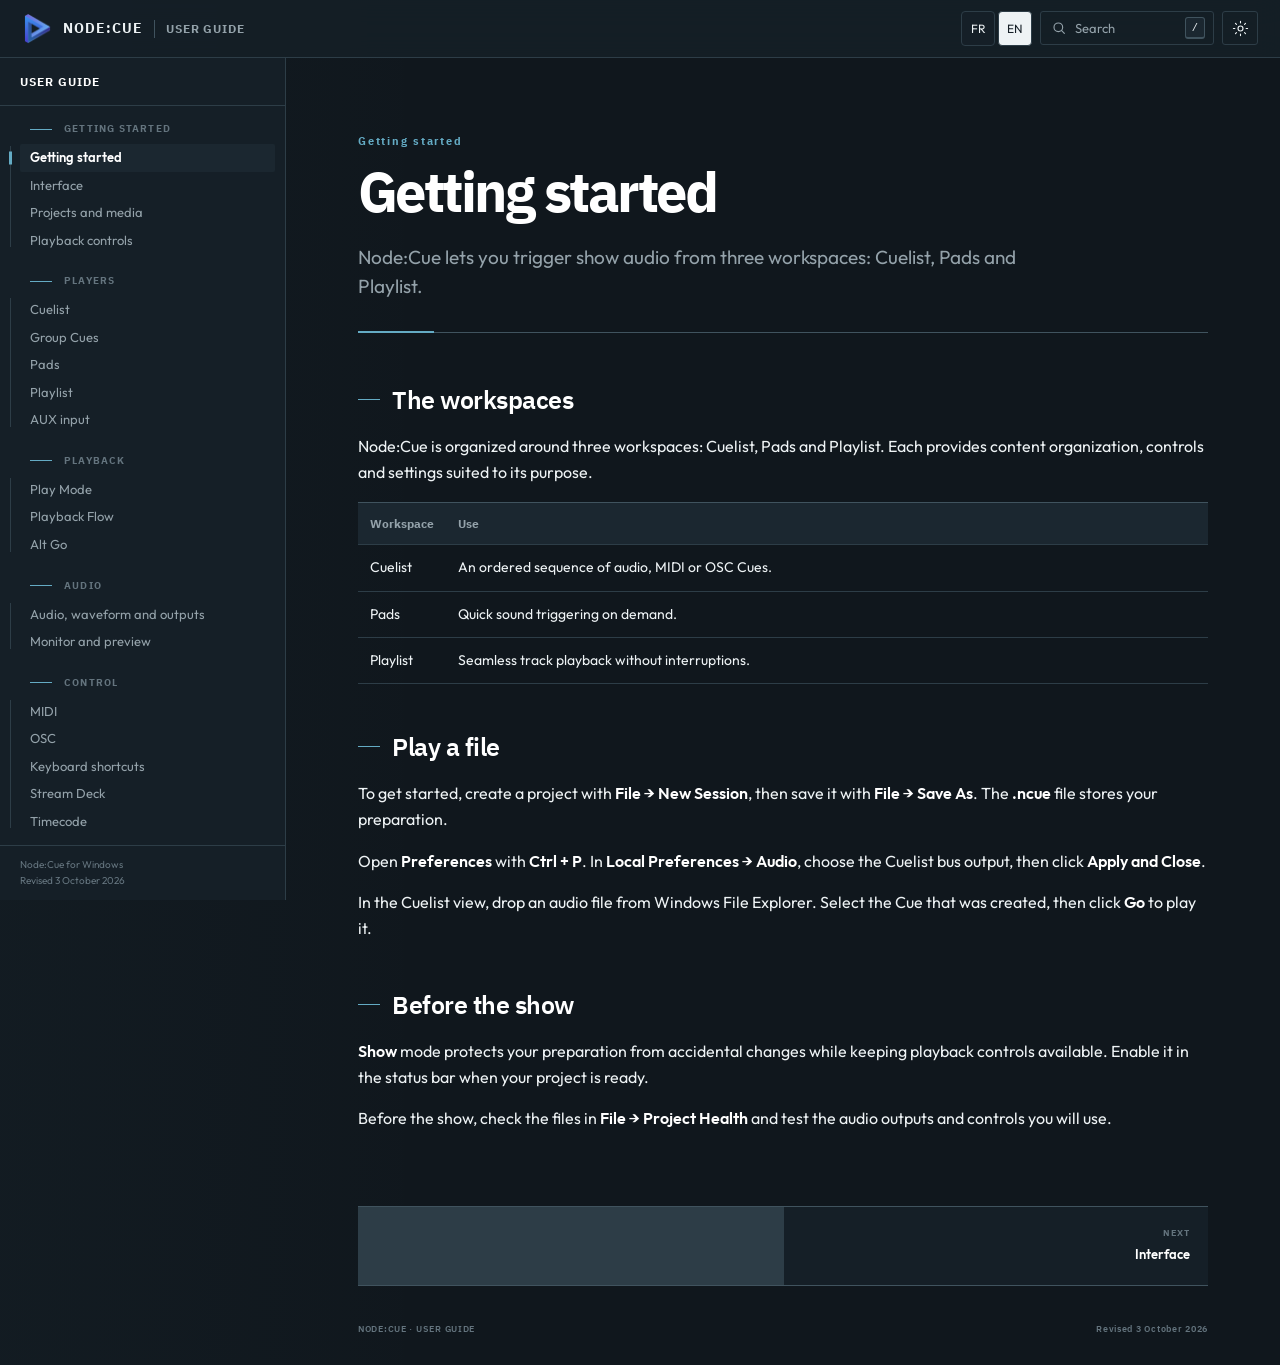
==== guide/en/index.html @ 54613337 "Publish Node:Cue 1.1.7 documentation, bilingual guides and website" ====
<!doctype html>
<html lang="en" data-theme="dark" data-language-fr="../fr/index.html" data-language-en="../en/index.html">
<head>
  <meta charset="utf-8">
  <meta name="viewport" content="width=device-width, initial-scale=1">
  <meta name="description" content="Node:Cue user guide: preparation, audio playback and show operation on Windows.">
  <meta name="theme-color" id="theme-color" content="#151f27">
  <link rel="icon" href="../assets/app-icon.png">
  <title>Node:Cue - User guide</title>
  <link rel="preload" href="../assets/fonts/outfit/Outfit-Regular.woff2" as="font" type="font/woff2" crossorigin>
  <link rel="preload" href="../assets/fonts/ibm-plex-sans/IBMPlexSans-Bold.woff2" as="font" type="font/woff2" crossorigin>
  <link rel="stylesheet" href="../assets/styles.css">
  <script src="../assets/guide.js" defer></script>
<script src="../assets/restored-demos.js" defer></script>
<script src="../assets/monitor-embed.js" defer></script>
  <link rel="canonical" href="https://nodecue.app/guide/en/index.html">
  <link rel="alternate" hreflang="fr" href="https://nodecue.app/guide/fr/index.html">
  <link rel="alternate" hreflang="en" href="https://nodecue.app/guide/en/index.html">
  <link rel="alternate" hreflang="x-default" href="https://nodecue.app/guide/en/index.html">
</head>
<body>
  <a class="skip-link" href="#guide-content">Skip to content</a>
  <div class="reading-progress" aria-hidden="true"><span id="reading-progress-bar"></span></div>
  <header class="topbar">
    <button class="icon-button mobile-nav-toggle" id="mobile-nav-toggle" type="button" aria-label="Open navigation" aria-expanded="false" aria-controls="guide-sidebar"><span></span><span></span><span></span></button>
    <a class="brand" href="#welcome" aria-label="Node:Cue user guide home">
      <img class="brand-mark" src="../assets/app-icon.png" alt="" width="31" height="31">
      <span class="brand-name" translate="no">NODE:CUE</span><span class="brand-divider" aria-hidden="true"></span><span class="brand-section">USER GUIDE</span>
    </a>
    <div class="topbar-actions">
      <div class="language-selector" id="guide-language" role="group" aria-label="Guide language"><button type="button" data-guide-language="fr" aria-label="Français" aria-pressed="true">FR</button><button type="button" data-guide-language="en" aria-label="English" aria-pressed="false">EN</button></div>
      <button class="search-trigger" id="search-trigger" type="button" aria-haspopup="dialog"><svg viewBox="0 0 24 24" aria-hidden="true"><circle cx="11" cy="11" r="6.5"></circle><path d="m16 16 4 4"></path></svg><span>Search</span><kbd>/</kbd></button>
      <button class="icon-button theme-toggle" id="theme-toggle" type="button" aria-label="Use light theme"><svg class="theme-icon-sun" viewBox="0 0 24 24" aria-hidden="true"><circle cx="12" cy="12" r="3.5"></circle><path d="M12 2v2M12 20v2M4.9 4.9l1.4 1.4M17.7 17.7l1.4 1.4M2 12h2M20 12h2M4.9 19.1l1.4-1.4M17.7 6.3l1.4-1.4"></path></svg><svg class="theme-icon-moon" viewBox="0 0 24 24" aria-hidden="true"><path d="M21 12.8A8.5 8.5 0 1 1 11.2 3a7 7 0 0 0 9.8 9.8Z"></path></svg></button>
    </div>
  </header>

  <div class="guide-shell">
    <aside class="sidebar" id="guide-sidebar" aria-label="Guide navigation">
      <div class="sidebar-head"><span>User guide</span></div>
      <nav class="chapter-nav" id="chapter-nav">
<section class="nav-group"><h2>Getting started</h2>
<a href="#page=welcome" data-page="welcome">Getting started</a>
<a href="#page=interface" data-page="interface">Interface</a>
<a href="#page=projects" data-page="projects">Projects and media</a>
<a href="#page=transport" data-page="transport">Playback controls</a>
</section>
<section class="nav-group"><h2>Players</h2>
<a href="#page=cuelist" data-page="cuelist">Cuelist</a>
<a href="#page=group-cues" data-page="group-cues">Group Cues</a>
<a href="#page=pads" data-page="pads">Pads</a>
<a href="#page=playlist" data-page="playlist">Playlist</a>
<a href="#page=aux-input" data-page="aux-input">AUX input</a>
</section>
<section class="nav-group"><h2>Playback</h2>
<a href="#page=play-mode" data-page="play-mode">Play Mode</a>
<a href="#page=playback-flow" data-page="playback-flow">Playback Flow</a>
<a href="#page=alt-go" data-page="alt-go">Alt Go</a>
</section>
<section class="nav-group"><h2>Audio</h2>
<a href="#page=audio-properties" data-page="audio-properties">Audio, waveform and outputs</a>
<a href="#page=monitor" data-page="monitor">Monitor and preview</a>
</section>
<section class="nav-group"><h2>Control</h2>
<a href="#page=midi" data-page="midi">MIDI</a>
<a href="#page=osc" data-page="osc">OSC</a>
<a href="#page=shortcuts" data-page="shortcuts">Keyboard shortcuts</a>
<a href="#page=stream-deck" data-page="stream-deck">Stream Deck</a>
<a href="#page=timecode" data-page="timecode">Timecode</a>
</section>
<section class="nav-group"><h2>Backup</h2>
<a href="#page=sync" data-page="sync">Sync overview</a>
<a href="#page=sync-configuration" data-page="sync-configuration">Configure Sync</a>
<a href="#page=sync-operation" data-page="sync-operation">Use Sync</a>
</section>
</nav>
      <div class="sidebar-foot"><span>Node:Cue for Windows</span><span>Revised 3 October 2026</span></div>
    </aside>

    <main class="content" id="guide-content" tabindex="-1">
<article class="guide-page" id="welcome" data-title="Getting started" hidden>
<header class="page-header"><p class="eyebrow">Getting started</p><h1>Getting started</h1><p class="lead">Node:Cue lets you trigger show audio from three workspaces: Cuelist, Pads and Playlist.</p></header>
<section><h2>The workspaces</h2><p>Node:Cue is organized around three workspaces: Cuelist, Pads and Playlist. Each provides content organization, controls and settings suited to its purpose.</p><div class="table-scroll"><table><thead><tr><th>Workspace</th><th>Use</th></tr></thead><tbody>
<tr><td>Cuelist</td><td>An ordered sequence of audio, MIDI or OSC Cues.</td></tr>
<tr><td>Pads</td><td>Quick sound triggering on demand.</td></tr>
<tr><td>Playlist</td><td>Seamless track playback without interruptions.</td></tr></tbody></table></div></section>
<section><h2>Play a file</h2><p>To get started, create a project with <strong>File → New Session</strong>, then save it with <strong>File → Save As</strong>. The <strong>.ncue</strong> file stores your preparation.</p><p>Open <strong>Preferences</strong> with <strong>Ctrl + P</strong>. In <strong>Local Preferences → Audio</strong>, choose the Cuelist bus output, then click <strong>Apply and Close</strong>.</p><p>In the Cuelist view, drop an audio file from Windows File Explorer. Select the Cue that was created, then click <strong>Go</strong> to play it.</p></section>
<section><h2>Before the show</h2><p><strong>Show</strong> mode protects your preparation from accidental changes while keeping playback controls available. Enable it in the status bar when your project is ready.</p><p>Before the show, check the files in <strong>File → Project Health</strong> and test the audio outputs and controls you will use.</p></section>
</article>

<article class="guide-page" id="interface" data-title="Interface" hidden>
<header class="page-header"><p class="eyebrow">Getting started</p><h1>Interface</h1><p class="lead">The Node:Cue interface combines a main view, a Sidebar and a Lower Panel. These areas let you prepare elements, control their playback and follow the show.</p></header>
<section><h2>Main areas</h2><p>The <strong>Cuelist</strong>, <strong>Pads</strong> and <strong>Playlist</strong> buttons in the title bar choose the player displayed in the main view. The <strong>Flow</strong> button opens the transition settings between these players.</p><ul><li><strong>Control Bar</strong>: contains the playback controls and shows the element that Go will launch.</li><li><strong>Player content</strong>: displays the Cues, Pads or tracks in the active player.</li><li><strong>Sidebar</strong>: brings together the playback overview, compact player views, buses and Project Browser. <strong>Tab</strong> shows or hides it.</li><li><strong>Lower Panel</strong>: displays the selected element's properties, waveform, processing and Timecode settings. <strong>Ctrl + Tab</strong> shows or hides it.</li><li><strong>Status bar</strong>: provides access to preferences, the theme, Edit and Show modes, global Pad hotkeys, MIDI Map, Sync, Logs and detached windows.</li></ul><p>When the Sidebar is wide enough, its split mode can display two views side by side. Each column can be resized. The playback overview and Project Browser can occupy both columns or just one.</p><p>A compact player's controls act on that player even when another view occupies the main window.</p></section>
<section><h2>Edit and Show</h2><p><strong>Edit</strong> mode lets you import files, organize the project and change element properties.</p><p><strong>Show</strong> mode locks these editing operations. Playback controls, transport settings, waveform navigation and bypass controls remain available. Switching modes does not affect ongoing playback.</p></section>

</article>

<article class="guide-page" id="projects" data-title="Projects and media" hidden>
<header class="page-header"><p class="eyebrow">Getting started</p><h1>Projects and media</h1><p class="lead">A project stores Cuelists, Pad Sets, Playlists and their settings in an .ncue file. The audio files and images used by these elements must also be available on the computer.</p></header>
<section><h2>Save and move a project</h2><p>When first saving, Node:Cue creates a folder named after the project. By default, it is in the NodeCue folder in your Windows Documents. <strong>File → Save</strong> saves project changes. <strong>Save As</strong> saves it under another name or in another folder.</p><p>In <strong>File → Project Health</strong>, <strong>Missing</strong> indicates a file that cannot be found and <strong>External</strong> indicates media outside the project folder. <strong>Collect Project Media</strong> gathers media into that folder to make moving it easier.</p><p>To use the project on another computer, copy the entire folder, then open the .ncue file with <strong>File → Open Project</strong>. <strong>Save As</strong> does not copy media: after changing folders, use <strong>Collect Project Media</strong> to gather it in the new location.</p><p>Node:Cue accepts WAV, MP3, FLAC, OGG/OGA, AAC, M4A/MP4 and AIFF/AIF/AIFC files.</p></section>
<section><h2>Manage multiple lists</h2><p>Node:Cue can manage multiple Cuelists, Pad Sets and Playlists in one project. <strong>Project Browser</strong> lets you create these additional lists and switch between them.</p><p>You can also duplicate, rename or reorder lists in <strong>Project Browser</strong>. These operations are also available in <strong>File → Project Properties → Lists</strong>.</p><p>You can add a comment to each list in the <strong>Notes</strong> column of <strong>Project Properties → Lists</strong>. This comment then appears in <strong>Project Browser</strong>. The prefixes <strong>CL</strong> (Cuelist), <strong>PS</strong> (Pad Set) and <strong>PL</strong> (Playlist) distinguish the three list types; their number can range from 1 to 99.</p></section>
<section><h2>Project setting or local preference?</h2><p><strong>Project Properties</strong> contains settings for the open project: its name, lists, MIDI/OSC patch points and playback options.</p><p><strong>Local Preferences</strong> contains settings specific to the computer: audio outputs, MIDI devices, OSC endpoints, Timecode input, Sync connection, general hotkeys and display preferences. Local patch point assignments must also be adapted on each computer.</p></section>
<section><h2>Restore an earlier state</h2><p>Backups retain earlier project states and provide extra protection when <strong>Ctrl + Z</strong> can no longer undo a change. <strong>File → Backups</strong> lets you choose a backup to restore. Restoring replaces the current project state: first save any changes you want to keep. If the project folder is no longer available, use <strong>Save As</strong> to save the recovered project elsewhere.</p><p><strong>Open last project on startup</strong>, in <strong>Local Preferences → Config → General</strong>, restores the session when Node:Cue opens, including unsaved changes, using automatic backups.</p></section>
</article>

<article class="guide-page" id="transport" data-title="Playback controls" hidden>
<header class="page-header"><p class="eyebrow">Getting started</p><h1>Playback controls</h1><p class="lead">Each player has transport controls for its playback.</p></header>
<section><h2>Basic controls</h2><p><strong>Go</strong> <kbd>Enter</kbd> launches the element shown in the Control Bar. For an audio element, playback starts at the position set manually in the waveform, or at the <strong>Start</strong> marker if the playhead has not been moved manually.</p><p><strong>Pause / Resume</strong> <kbd>Space</kbd> pauses the relevant playback, then resumes it from the same position. Waits (<strong>Pre-wait</strong> and <strong>Post-wait</strong>) are also paused.</p><p><strong>Stop</strong> <kbd>Esc</kbd> stops playback. <strong>Fade Out</strong> <kbd>Backspace</kbd> gradually lowers its level until it stops. These commands also cancel associated waits and delayed starts.</p><p><strong>Stop all</strong> <kbd>Esc</kbd> × 2 stops all players and previews.</p></section>
<section><h2>Set the scope of controls</h2><p>In <strong>Project Properties → Project → Transport button scope</strong>, the scope options choose whether <strong>Pause</strong> <kbd>Space</kbd>, <strong>Stop</strong> <kbd>Esc</kbd> and <strong>Fade Out</strong> <kbd>Backspace</kbd> affect their player or all players.</p><p>When Fade Out affects all players, they share one fade duration. Otherwise, each player keeps its own duration.</p><aside class="callout callout-danger" aria-label="Caution"><strong class="callout-title">Caution</strong><p>Changes in <strong>Local Preferences</strong> only apply to projects created afterwards. To change the currently open project, use <strong>Project Properties</strong>.</p></aside></section>
<section><h2>Navigate</h2><p>In Cuelist, <strong>Previous</strong> <kbd aria-label="Up arrow">↑</kbd> and <strong>Next</strong> <kbd aria-label="Down arrow">↓</kbd> select another Cue without launching it.</p><p>In Playlist, <strong>Previous</strong> and <strong>Next</strong> select another track when playback is stopped. During playback, they transition to the previous or next track. If Playlist is paused, they stop the paused track and select the adjacent track without starting audio.</p></section>
</article>

<article class="guide-page" id="cuelist" data-title="Cuelist" hidden>
<header class="page-header"><p class="eyebrow">Players</p><h1>Cuelist</h1><p class="lead">Cuelist organizes Cues in show order. A Cue can play a sound, send a MIDI or OSC command, stop playback or bring other Cues together in a group.</p></header>
<section><h2>Prepare and launch a Cue</h2><p>In <strong>Edit</strong> mode, drop an audio file into Cuelist or use <strong>Add audio cue</strong>. Selecting a Cue displays its properties in the Lower Panel.</p><p>The name and ID identify the Cue in the show sequence. The waveform lets you view the sound and adjust the <strong>Start</strong>, <strong>End</strong>, <strong>Fade In</strong> and <strong>Fade Out</strong> markers. <strong>Go</strong> launches the Cue shown in the Control Bar.</p><p>In <strong>Local Preferences → Config → Cuelist</strong>, <strong>Advance selected cue on Go</strong> automatically selects the next Cue after a launch. <strong>Keep editor on launched cue</strong> keeps the Lower Panel on the launched Cue to follow its playback, then automatically displays the next Cue when playback ends.</p><p>A Cue set to <strong>Off</strong> stays in the project with its settings, but cannot be launched and is skipped during automatic playback.</p></section>
<section><h2>Audio Cue Properties</h2><p>The <strong>Properties</strong> tab in the Lower Panel contains the selected Cue's settings. The following table describes the fields and controls for an audio Cue.</p><div class="table-scroll"><table><thead><tr><th scope="col">Setting</th><th scope="col">Function</th></tr></thead><tbody><tr><td><strong>Name</strong></td><td>Changes the Cue name displayed in Cuelist.</td></tr><tr><td><strong>On / Off</strong></td><td>Enables or disables the Cue. A Cue set to Off cannot be launched and is skipped during automatic playback.</td></tr><tr><td><strong>Gain</strong> and fader</td><td>Adjust the same gain, in dB.</td></tr><tr><td><strong>Normalize</strong></td><td>Applies the calculated gain correction to target -18 dBFS, limiting amplification to preserve peaks. The displayed value shows this correction in dB.</td></tr><tr><td><strong>Start</strong></td><td>Sets the playback start position in the audio file.</td></tr><tr><td><strong>End</strong></td><td>Sets the playback end position in the audio file.</td></tr><tr><td><strong>Fade In</strong></td><td>Sets the duration of the gradual sound fade-in from Start.</td></tr><tr><td><strong>Fade Out</strong></td><td>Sets the duration of the gradual sound fade-out up to End.</td></tr><tr><td><strong>Pre-wait</strong></td><td>Adds a wait before the Cue's first launch.</td></tr><tr><td><strong>Post-wait</strong></td><td>Adds a wait after Cue playback and any repeats, before the next automatic launch.</td></tr><tr><td><strong>Play count</strong></td><td>Sets the total number of plays, from 1 to 999.</td></tr><tr><td><strong>Infinite play</strong></td><td>Repeats playback until interrupted.</td></tr><tr><td><strong>Repeat fades</strong> (<strong>First / Last</strong> menu)</td><td>Chooses whether fades apply to every repeat, or only to the first play for Fade In and the last for Fade Out.</td></tr><tr><td><strong>Play next</strong></td><td>Automatically launches the next Cue after the configured repeats and waits.</td></tr><tr><td><strong>Overlap</strong></td><td>Brings the next Cue's launch forward to create an overlap. Available when Play next is enabled.</td></tr><tr><td><strong>Cue ID</strong></td><td>Changes the Cue's identifier in Cuelist.</td></tr><tr><td>Color dots (<strong>Cue ID</strong> row)</td><td>Assign a color to the Cue to identify it in the list.</td></tr><tr><td><strong>BAL</strong></td><td>Adjusts the balance between the left and right channels.</td></tr></tbody></table></div></section>
<section><h2>Program automatic playback</h2><p><strong>Pre-wait</strong> adds a wait before the Cue's first launch. <strong>Post-wait</strong> adds a wait after it has run.</p><p><strong>Play Count</strong> sets the total number of plays. <strong>Infinite play</strong> repeats playback until interrupted. When <strong>Play Next</strong> is enabled, the next Cue launches after the configured repeats and waits.</p><p><strong>Overlap</strong> starts the next Cue before the current step ends. The value in this field brings the next Cue's launch forward by that amount.</p><aside class="callout callout-example" aria-label="Example"><h3>Example</h3><p>To play two announcements with two seconds between them, enable Play Next on the first Cue and set its Post-wait to 2 seconds, without Overlap.</p></aside></section>
<section><h2>Control Cues</h2><p><strong>Add stop cue</strong> adds a Stop Cue to Cuelist to include stopping another Cue in the show sequence.</p><p>In its properties, choose the Cue to stop in <strong>Target</strong>. <strong>Fade out</strong> chooses how it stops:</p><ul><li><strong>Target fade</strong> uses the Fade Out configured in the target Cue's properties.</li><li><strong>Custom fade</strong> lets you set a different fade duration for this stop.</li><li>Disabling <strong>Fade out</strong> stops the target Cue without a fade.</li></ul><p><strong>Add MIDI cue</strong> and <strong>Add OSC cue</strong> add command Cues. Their destination and message are set in their properties. The <a href="#page=midi">MIDI</a> and <a href="#page=osc">OSC</a> chapters explain output configuration.</p><p>These Control Cues can also trigger <a href="#page=playback-flow">Playback Flow</a> transitions when the corresponding option is enabled.</p><p><a href="#page=group-cues">Group Cues</a> bring several Cues together in a single step.</p></section>
</article>

<article class="guide-page" id="group-cues" data-title="Group Cues" hidden>
<header class="page-header"><p class="eyebrow">Players</p><h1>Group Cues</h1><p class="lead">A Group Cue contains several child Cues. Its playback mode lets you launch them together, control them as a sublist or play them automatically in sequence.</p></header>
<section><h2>Create a group</h2><p>In Cuelist, <strong>Create empty group</strong> creates an empty group. To add Cues, select them, right-click the selection, then choose <strong>Move to group</strong> from the menu.</p><p><strong>Group selected cues</strong> <kbd>Ctrl</kbd> + <kbd>G</kbd> groups at least two adjacent Cues directly.</p><p><strong>Ungroup</strong> removes the group while keeping its child Cues.</p><p>Select the Group Cue to choose its <strong>Mode</strong> in the properties. Its <strong>On/Off</strong> button makes the entire group available or unavailable without changing the individual state of its child Cues.</p></section>
<section><h2>Playback mode</h2><p>In <strong>Group Play</strong> mode, Go on the Group Cue launches all child Cues simultaneously. Each child Cue keeps its waits and repeats, but its <strong>Play Next</strong> and <strong>Overlap</strong> settings are not used.</p><p>The group can repeat: the next repeat starts once all child Cues have finished, including Post-wait. The group's Post-wait is added if set.</p><p><strong>Sublist</strong> mode is mainly used to organize Cuelist by grouping Cues from the same part of the show. Child Cues keep their usual behavior, launched by the operator's Go commands or their own <strong>Play Next</strong> and <strong>Overlap</strong> settings. Go on the Group Cue launches the first available child Cue. The Group Cue's repeats, Post-wait and Play Next are inactive.</p><p>When a Group Cue is in <strong>Sequence</strong> mode, the <strong>Sequence manager</strong> appears in the Lower Panel. Child Cues play automatically in order. Overlaps are set in this manager; the child Cues' individual Play Next and Overlap settings are not used.</p><p>A child Cue can always be launched directly with Go on that Cue. It then behaves like any other Cue, independently of the Group Cue's mode.</p><p>The Group Cue's <strong>Gain</strong> is added to its child audio Cues' gain, including when they are launched individually. It does not replace their gain settings.</p></section>

</article>

<article class="guide-page" id="pads" data-title="Pads" hidden>
<header class="page-header"><p class="eyebrow">Players</p><h1>Pads</h1><p class="lead">Pads let you trigger sounds on demand without arranging them chronologically in a list.</p></header>
<section><h2>Prepare and launch a Pad</h2><p>In <strong>Edit</strong> mode, drop an audio file onto an empty cell to create a Pad. Dropping another file onto an existing Pad replaces its media.</p><p>The Pad's edit button opens its <strong>Properties</strong> without launching it. You can change its name, audio settings, color, text color and image there.</p><p>The waveform lets you view the sound and adjust the <strong>Start</strong>, <strong>End</strong>, <strong>Fade In</strong> and <strong>Fade Out</strong> markers.</p><p>Click the Pad to launch it, or double-click if <strong>Double click</strong> mode is active.</p></section>
<section><h2>Pad Properties</h2><p>The <strong>Properties</strong> tab in the Lower Panel contains the selected Pad's settings. The following table describes its fields and controls.</p><div class="table-scroll"><table><thead><tr><th scope="col">Setting</th><th scope="col">Function</th></tr></thead><tbody><tr><td><strong>Name</strong></td><td>Changes the Pad's name.</td></tr><tr><td><strong>Gain</strong> and fader</td><td>Adjust the same gain, in dB.</td></tr><tr><td><strong>Normalize</strong></td><td>Applies the calculated gain correction to target -18 dBFS, limiting amplification to preserve peaks. The displayed value shows this correction in dB.</td></tr><tr><td><strong>Start</strong></td><td>Sets the playback start position in the audio file.</td></tr><tr><td><strong>End</strong></td><td>Sets the playback end position in the audio file.</td></tr><tr><td><strong>Fade In</strong></td><td>Sets the duration of the gradual sound fade-in from Start.</td></tr><tr><td><strong>Fade Out</strong></td><td>Sets the duration of the gradual sound fade-out up to End.</td></tr><tr><td><strong>Play count</strong></td><td>Sets the total number of plays, from 1 to 999.</td></tr><tr><td><strong>Infinite play</strong></td><td>Repeats playback until interrupted.</td></tr><tr><td><strong>Repeat fades</strong> (<strong>First / Last</strong> menu)</td><td>Chooses whether fades apply to every repeat, or only to the first play for Fade In and the last for Fade Out.</td></tr><tr><td><strong>Re-click</strong></td><td>Chooses what happens when an active Pad is triggered again: Stop, Restart or Pause / Resume.</td></tr><tr><td><strong>Hotkey</strong> / <strong>Click to assign</strong></td><td>Click Click to assign, then press the key or combination to assign to the Pad.</td></tr><tr><td><strong>Clear</strong></td><td>Removes the Pad's assigned hotkey.</td></tr><tr><td><strong>Pad ID</strong></td><td>Shows the Pad's identifier in the Pad Set.</td></tr><tr><td><strong>Text color</strong></td><td>Opens the Pad's text color palette.</td></tr><tr><td><strong>Pad color</strong></td><td>Opens the Pad's background color palette.</td></tr><tr><td><strong>Image</strong></td><td>Adds an image to the Pad background.</td></tr><tr><td><strong>Expand image / Adapt image</strong></td><td>Switches between an image that fills the Pad, cropped if necessary, and the whole image fitted within the Pad.</td></tr><tr><td><strong>Clear image</strong></td><td>Removes the Pad's image.</td></tr><tr><td><strong>BAL</strong></td><td>Adjusts the balance between the left and right channels.</td></tr></tbody></table></div></section>
<section><h2>Colors and images</h2><p>The <strong>Text color</strong> and <strong>Pad color</strong> palettes apply the selected color immediately. <strong>Cancel</strong> undoes changes made since opening the palette for the affected Pads. <strong>Save as Default</strong> saves a color for new Pads; choosing <strong>Auto</strong> and saving it as the default restores automatic colors.</p><p>In presets, <strong>Auto</strong> uses the automatic background or text color. Automatic text color adapts to the Pad background for the best contrast.</p><p><strong>Default</strong> recalls the saved default color so you can reapply it to the Pad. <strong>Image</strong>, <strong>Expand image / Adapt image</strong> and <strong>Clear image</strong> manage its background image.</p></section>
<section><h2>Click and Re-click</h2><p><strong>Pad launch interaction</strong>, in <strong>Local Preferences → Config → Pads</strong>, chooses <strong>Single click</strong> or <strong>Double click</strong> triggering. The corresponding button in the main view and Sidebar also changes this mode.</p><p>When a Pad is already active, triggering it again applies its Re-click action: <strong>Stop</strong>, <strong>Restart</strong> or <strong>Pause / Resume</strong>. Direct clicks and the Pad's own hotkeys use this behavior.</p><p><strong>Default re-click action</strong>, in <strong>Local Preferences → Config → Pads</strong>, sets the action for new Pads. Existing Pads keep their setting.</p><p><strong>Go</strong> <kbd>Enter</kbd> launches or relaunches the selected Pad from the position set manually in the waveform, or from <strong>Start</strong> if the playhead has not been moved manually. It does not apply the Re-click action.</p></section>
<section><h2>Grid pages</h2><p>The Pad grid can be set from 3 × 3 to 5 × 5, independently for each page.</p><p>Reducing the number of rows or columns does not delete hidden Pads, but makes them inaccessible. The status bar indicates hidden Pads.</p><p>The mouse wheel, <kbd>Page Up</kbd> and <kbd>Page Down</kbd> change pages; <kbd>Home</kbd> returns to the first.</p></section>
<section><h2>Repeats and exclusivity</h2><p><strong>Play Count</strong>, in the properties, sets the Pad's number of plays. <strong>Infinite play</strong> repeats its playback until interrupted.</p><p><strong>Multi</strong> mode lets several Pads play together. In <strong>Single</strong> mode, a new launch interrupts the other Pads using the configured transition. Switching from Multi to Single does not itself stop ongoing playback.</p><p>Modes and transitions are described in <a href="#page=play-mode">Play Mode</a>.</p></section>
</article>

<article class="guide-page" id="playlist" data-title="Playlist" hidden>
<header class="page-header"><p class="eyebrow">Players</p><h1>Playlist</h1><p class="lead">Playlist plays tracks in list order.</p></header>
<section><h2>Prepare and launch a track</h2><p>In <strong>Edit</strong> mode, drop audio files into Playlist. Drag rows to change their order. Selecting a track displays its audio properties in the Lower Panel.</p><p>The waveform lets you view the sound and adjust the <strong>Start</strong>, <strong>End</strong>, <strong>Fade In</strong> and <strong>Fade Out</strong> markers.</p><p>Select the starting track, then click <strong>Go</strong> <kbd>Enter</kbd>. Playlist continues with the following tracks according to the transition and loop settings.</p><p>A track's ID corresponds to its position in the list. Outside <strong>Random</strong> mode, moving a track automatically reassigns IDs.</p></section>
<section><h2>Track Properties</h2><p>The <strong>Properties</strong> tab in the Lower Panel contains the selected track's settings. The following table describes its fields and controls.</p><div class="table-scroll"><table><thead><tr><th scope="col">Setting</th><th scope="col">Function</th></tr></thead><tbody><tr><td><strong>Name</strong></td><td>Changes the track's name.</td></tr><tr><td><strong>On / Off</strong></td><td>Enables or disables the track. Tracks set to Off are skipped during navigation and automatic playback.</td></tr><tr><td><strong>Gain</strong> and fader</td><td>Adjust the same gain, in dB.</td></tr><tr><td><strong>Normalize</strong></td><td>Applies the calculated gain correction to target -18 dBFS, limiting amplification to preserve peaks. The displayed value shows this correction in dB.</td></tr><tr><td><strong>Start</strong></td><td>Sets the playback start position in the audio file.</td></tr><tr><td><strong>End</strong></td><td>Sets the playback end position in the audio file.</td></tr><tr><td><strong>Fade In</strong></td><td>Sets the duration of the gradual sound fade-in from Start.</td></tr><tr><td><strong>Fade Out</strong></td><td>Sets the duration of the gradual sound fade-out up to End.</td></tr><tr><td><strong>M</strong> / <strong>Switch to Auto Trim</strong></td><td>The M indicator marks a Start or End parameter set manually. Click it to restore Auto Trim for that parameter only.</td></tr><tr><td><strong>BAL</strong></td><td>Adjusts the balance between the left and right channels.</td></tr></tbody></table></div></section>
<section><h2>Trims and transitions</h2><p><strong>Auto Trim</strong> automatically sets each track's <strong>Start</strong> and <strong>End</strong> parameters to remove silence at the beginning and end of the file.</p><p>Setting <strong>Start</strong> or <strong>End</strong> manually on a track makes that parameter independent of Auto Trim. The manual setting is preserved even if you disable and then enable Auto Trim again.</p><p>To let Auto Trim set that parameter again, click <strong>M</strong> or <strong>Switch to Auto Trim</strong> on the corresponding marker.</p><p><strong>Overlap</strong> automates crossfades between two tracks. <strong>Crossfade duration</strong> sets their transition duration.</p><p>You can apply a fade-in automatically to every Playlist <strong>Go</strong> launch. In <strong>Project Properties → Project → Go mode</strong>, choose <strong>Fade In</strong> and set its duration.</p></section>
<section><h2>Loops and random order</h2><p>The <strong>Loop</strong> button has three states.</p><ul><li><strong>Off</strong>: playback stops at the end of the last track in the list.</li><li><strong>Loop playlist</strong>: at the end of the last track, playback continues from the start of the list.</li><li><strong>Single track</strong>: repeats only the current track.</li></ul><p>At the top of Playlist, <strong>Random</strong> switches to random playback. <strong>Shuffle</strong> reshuffles Playlist in Random mode. <strong>Auto</strong> automatically triggers a Shuffle at each end of Playlist in Random mode.</p></section>
<section><h2>Resume after stopping</h2><p><strong>Pause / Resume</strong> <kbd>Space</kbd> resumes a track where playback was paused.</p><p>After <strong>Stop</strong> <kbd>Esc</kbd>, <strong>Stopped at</strong> and <strong>Resume</strong> let you restart from the position retained in the session. A new launch replaces this resume point.</p><p><strong>Last played track</strong> shows the last track that finished naturally.</p></section>
</article>

<article class="guide-page" id="aux-input" data-title="AUX input" hidden>
<header class="page-header"><p class="eyebrow">Players</p><h1>AUX input</h1><p class="lead">The AUX input plays a source from outside Node:Cue. In particular, it can receive audio from a playlist playing in another application or browser, centralizing audio control in Node:Cue and using transitions managed by Flow.</p></header>
<section><h2>Configure the input</h2><p>The auxiliary menu in the Playlist view's Control Bar selects the auxiliary input device.</p><p>To receive audio from another application, assign that application an output to a virtual audio cable in Windows settings. We recommend <a href="https://vb-audio.com/Cable/">VB-Audio VB-CABLE</a>. In Node:Cue, select the virtual device corresponding to that output as the AUX input source.</p><p>To play the auxiliary source, select the AUX row in Playlist's content area, then use <strong>Go</strong> to open its audio feed to the Playlist bus.</p><p><strong>AUX / Playlist transition</strong> sets the transition between the input and tracks.</p></section>
<section><h2>Switch from music to AUX</h2><p>Launching <strong>AUX</strong> interrupts Playlist tracks and their automatic starts. Launching or resuming a track closes AUX using the configured transition.</p><p><strong>Stop Playlist</strong> and <strong>Fade Out</strong> close the AUX audio feed. The source stays selected and can be reopened with another Go. When the target is AUX, Pause, Previous, Next and Loop are unavailable.</p><p>AUX meters show the input level even when its audio feed is closed.</p><p>In the active playback panel, the AUX input display shows whether its audio feed is open, even when the source is silent.</p></section>
<section><h2>Configure AUX on Backup with Sync</h2><p>When using <strong>Sync</strong>, the AUX device is selected separately on <strong>Primary</strong> and <strong>Backup</strong>. Sync does not carry this input's audio signal.</p><p>For the AUX input to be available on Backup, the audio source must also reach that computer. Configure its AUX input and check its audio routing before enabling synchronization.</p></section>
</article>

<article class="guide-page" id="play-mode" data-title="Play Mode" hidden><header class="page-header"><p class="eyebrow text-flow">Transitions</p><h1>Play Mode</h1><p class="lead"><strong>Play Mode</strong> chooses how Cues and Pads are played.</p></header><section class="play-mode-demo-section"><h2>Choose a playback mode</h2><p>In <strong>Multi</strong> mode, several Cues or Pads can play simultaneously.</p><p>In <strong>Single</strong> mode, only one Cue, apart from exceptions related to Group Cues, or one Pad can play at a time. If a Cue launches while Cuelist is already playing, active playback stops according to the transitions configured in the <strong>Single</strong> mode options.</p><div class="guide-play-mode-demo" data-guide-play-mode-demo><div class="guide-play-mode-demo-grid"><div class="guide-play-mode-demo-item"><span class="guide-play-mode-demo-view text-cuelist">Cuelist</span><div class="transport-compact-card transport-compact-play-mode guide-play-mode-card" data-guide-play-mode-card="cuelist"><div class="guide-play-mode-title">Play Mode</div><div class="guide-play-mode-row transport-compact-menu-row"><button class="guide-play-mode-toggle playlist-setting-action-btn cuelist-play-mode-toggle" type="button" aria-pressed="true" data-mode="single">Single</button><button class="guide-play-mode-menu-toggle transport-compact-menu-btn" type="button" aria-label="Open Play Mode transition settings" aria-expanded="false"><svg class="guide-play-mode-chevron transport-menu-chevron" viewBox="0 0 24 24" fill="none" stroke="currentColor" stroke-width="2" stroke-linecap="round" stroke-linejoin="round" aria-hidden="true"><path d="m6 9 6 6 6-6"/></svg></button></div><div class="guide-play-mode-menu transport-compact-menu" data-guide-play-mode-menu aria-hidden="true"><div class="guide-play-mode-profile transport-transition-profile"><span class="guide-play-mode-profile-label transport-transition-profile-label">Main transition</span><select class="guide-play-mode-select cuelist-transition-mode-toggle" data-guide-play-mode-field="main-mode" aria-label="Cuelist Main transition"><option value="immediate">Immediate</option><option value="fade_out">Fade Out, Then Go</option><option value="crossfade">Crossfade</option><option value="go_with_fade_out">Go + Fade Out</option></select><label class="guide-play-mode-duration playlist-setting"><input class="transport-compact-menu-input" type="text" inputmode="decimal" value="3" data-guide-play-mode-field="main-duration" aria-label="Cuelist Main transition duration"><em>s</em></label></div><div class="guide-play-mode-profile transport-transition-profile"><span class="guide-play-mode-profile-label transport-transition-profile-label">Alternative transition</span><select class="guide-play-mode-select cuelist-transition-mode-toggle" data-guide-play-mode-field="alt-mode" aria-label="Cuelist Alternative transition"><option value="none">None</option><option value="immediate">Immediate</option><option value="fade_out">Fade Out, Then Go</option><option value="crossfade">Crossfade</option><option value="go_with_fade_out">Go + Fade Out</option></select><label class="guide-play-mode-duration playlist-setting"><input class="transport-compact-menu-input" type="text" inputmode="decimal" value="3" data-guide-play-mode-field="alt-duration" aria-label="Cuelist Alternative transition duration" disabled><em>s</em></label></div></div></div></div><div class="guide-play-mode-demo-item"><span class="guide-play-mode-demo-view text-pads">Pads</span><div class="transport-compact-card transport-compact-play-mode guide-play-mode-card" data-guide-play-mode-card="pads"><div class="guide-play-mode-title">Play Mode</div><div class="guide-play-mode-row transport-compact-menu-row"><button class="guide-play-mode-toggle playlist-setting-action-btn cuelist-play-mode-toggle" type="button" aria-pressed="true" data-mode="single">Single</button><button class="guide-play-mode-menu-toggle transport-compact-menu-btn" type="button" aria-label="Open Play Mode transition settings" aria-expanded="false"><svg class="guide-play-mode-chevron transport-menu-chevron" viewBox="0 0 24 24" fill="none" stroke="currentColor" stroke-width="2" stroke-linecap="round" stroke-linejoin="round" aria-hidden="true"><path d="m6 9 6 6 6-6"/></svg></button></div><div class="guide-play-mode-menu transport-compact-menu" data-guide-play-mode-menu aria-hidden="true"><div class="guide-play-mode-profile transport-transition-profile"><span class="guide-play-mode-profile-label transport-transition-profile-label">Main transition</span><select class="guide-play-mode-select cuelist-transition-mode-toggle" data-guide-play-mode-field="main-mode" aria-label="Pads Main transition"><option value="immediate">Immediate</option><option value="fade_out">Fade Out, Then Go</option><option value="crossfade">Crossfade</option><option value="go_with_fade_out">Go + Fade Out</option></select><label class="guide-play-mode-duration playlist-setting"><input class="transport-compact-menu-input" type="text" inputmode="decimal" value="3" data-guide-play-mode-field="main-duration" aria-label="Pads Main transition duration"><em>s</em></label></div><div class="guide-play-mode-profile transport-transition-profile"><span class="guide-play-mode-profile-label transport-transition-profile-label">Alternative transition</span><select class="guide-play-mode-select cuelist-transition-mode-toggle" data-guide-play-mode-field="alt-mode" aria-label="Pads Alternative transition"><option value="none">None</option><option value="immediate">Immediate</option><option value="fade_out">Fade Out, Then Go</option><option value="crossfade">Crossfade</option><option value="go_with_fade_out">Go + Fade Out</option></select><label class="guide-play-mode-duration playlist-setting"><input class="transport-compact-menu-input" type="text" inputmode="decimal" value="3" data-guide-play-mode-field="alt-duration" aria-label="Pads Alternative transition duration" disabled><em>s</em></label></div></div></div></div></div></div></section><section><h2>Configure Cuelist and Pads</h2><p>Cuelist and Pads each keep their own <strong>Play Mode</strong> settings and transitions. Interruptions between players are configured in <a href="#page=playback-flow">Playback Flow</a>.</p></section></article>

<article class="guide-page" id="playback-flow" data-title="Playback Flow" hidden><header class="page-header"><p class="eyebrow text-flow">Flow</p><h1>Playback Flow</h1><p class="lead"><strong>Playback Flow</strong> is the operational core of transitions between Node:Cue's players.</p></header><section><h2>Open Playback Flow</h2><p><strong>Flow</strong> is available in the title bar of Node:Cue's three main views. Click <strong>Flow</strong> to open the transition settings menu between players.</p><p>Playback Flow assigns two separate transitions to each scenario: the main transition and the <strong>Alternative Transition</strong>.</p></section><section><h2>Read the menu</h2><p>Read the menu from left to right. Its default configuration uses these scenarios:</p><ul><li><strong>When a Cue is launched</strong>: Playlist stops with a 3-second Fade Out. With <strong>Alternative Transition</strong>, Playlist also stops with a 3-second Fade Out before the Cue actually launches.</li><li><strong>When a Pad is launched</strong>: Playlist stops with a 3-second Fade Out. With <strong>Alternative Transition</strong>, Playlist also stops with a 3-second Fade Out before the Pad actually launches.</li><li><strong>When a Playlist track is launched</strong>: Cuelist and Pads stop with a 3-second Crossfade. With <strong>Alternative Transition</strong>, Cuelist and Pads stop with a 3-second Fade Out before the track actually launches.</li></ul><div class="flow-demo" aria-label="Playback Flow matrix example"></div></section><section><h2>Pause Playlist</h2><p>Enabling <strong>Pause Playlist when interrupted</strong> pauses the current track instead of stopping it.</p></section><section><h2>Apply Playback Flow to Control Cues</h2><p><strong>Apply Flow to Stop, MIDI, and OSC cues</strong> chooses whether Control Cues trigger the configured transitions.</p><p>If disabled, launching a Control Cue does not stop playback in Pads or Playlist.</p></section><section><h2>Save the default configuration</h2><p>Click <strong>Use as new-project default</strong> to save the <strong>Flow</strong> configuration as the default for new projects.</p></section></article>

<article class="guide-page" id="alt-go" data-title="Alt Go" hidden><header class="page-header"><p class="eyebrow text-flow">Transitions</p><h1>Alt Go</h1><p class="lead"><strong>Alt Go</strong> extends both <strong>Playback Flow</strong> and the internal <strong>Single Play</strong> transitions of <strong>Cuelist</strong> and <strong>Pads</strong>. This adds flexibility, for example by using a more responsive transition for a one-off start without changing the show's main behavior.</p></header><section class="alt-go-demo-section"><div class="guide-go-demo" data-guide-go-demo><div class="guide-go-demo-toolbar"><span class="guide-go-setting-label">Show ALT GO on GO button</span><button class="guide-go-switch" type="button" data-guide-go-toggle role="switch" aria-checked="true" aria-label="Show ALT GO on GO button"><span class="guide-go-switch-track" aria-hidden="true"><span></span></span><strong data-guide-go-toggle-label>On</strong></button></div><div class="guide-go-demo-grid"><div class="guide-go-demo-item"><span class="guide-go-demo-label text-cuelist">Cuelist</span><button class="guide-go-button guide-go-button--cuelist" type="button" data-guide-go-demo-button="Cuelist" aria-label="Cuelist GO"><span class="guide-go-main-surface" aria-hidden="true"></span><span class="guide-go-label" aria-hidden="true">GO</span><span class="guide-go-alt-face" aria-hidden="true"><span>ALT GO</span></span><span class="guide-go-alt-segment" data-alt-go aria-hidden="true"></span></button></div><div class="guide-go-demo-item"><span class="guide-go-demo-label text-pads">Pads</span><button class="guide-go-button guide-go-button--pads" type="button" data-guide-go-demo-button="Pads" aria-label="Pads GO"><span class="guide-go-main-surface" aria-hidden="true"></span><span class="guide-go-label" aria-hidden="true">GO</span><span class="guide-go-alt-face" aria-hidden="true"><span>ALT GO</span></span><span class="guide-go-alt-segment" data-alt-go aria-hidden="true"></span></button></div><div class="guide-go-demo-item"><span class="guide-go-demo-label text-playlist">Playlist</span><button class="guide-go-button guide-go-button--playlist" type="button" data-guide-go-demo-button="Playlist" aria-label="Playlist GO"><span class="guide-go-main-surface" aria-hidden="true"></span><span class="guide-go-label" aria-hidden="true">GO</span><span class="guide-go-alt-face" aria-hidden="true"><span>ALT GO</span></span><span class="guide-go-alt-segment" data-alt-go aria-hidden="true"></span></button></div></div><p class="guide-go-demo-status" data-guide-go-status aria-live="polite" hidden></p></div></section><section><h2>Configure the alternative transition</h2><p>Configure <strong>Alternative Transition</strong> in the <strong>Flow</strong> window for the relevant Playback Flow row or Single Play mode. This configuration is used only when Alt Go is requested; normal starts still use the main transition.</p><p>If no alternative transition is configured, Alt Go has the same effect as a normal <strong>Go</strong>.</p></section><section><h2>Trigger Alt Go</h2><ul><li>press <strong>Alt + Enter</strong> in the active view;</li><li>hold <strong>Alt</strong> while clicking <strong>Go</strong> or a Pad;</li><li>click <strong>Alt Go</strong> when it is displayed because the option is enabled.</li></ul><p><strong>Alt Go</strong> respects the element's own Pre-wait and fades.</p></section></article>

<article class="guide-page" id="audio-properties" data-title="Audio, waveform and outputs" hidden>
<header class="page-header"><p class="eyebrow">Audio</p><h1>Audio, waveform and outputs</h1><p class="lead">Audio properties adjust each element before it is sent to a bus. Bus routing then determines which physical outputs the computer uses.</p></header><section><h2>Assign outputs</h2><p>In <strong>Local Preferences → Audio</strong>, the <strong>Driver</strong> choice determines the available devices and channels. In WASAPI, each bus can use its own device; in ASIO, buses use the selected driver's channels.</p><p><strong>Bus routing</strong> assigns Cuelist, Pads and Playlist buses to Mono or Stereo outputs. Several buses can share an output. Their faders and Mute buttons remain independent.</p><p>When a configured device is lost, an alert identifies the affected buses. <strong>Audio unavailable</strong> in the status bar or on a bus opens audio preferences. If the same device becomes available again, Node:Cue attempts to restore its output without changing the selected assignment.</p></section>
<section><h2>Adjust an audio element</h2><p>Selecting an audio Cue, Pad or track displays its settings in the Lower Panel.</p><ul><li><strong>Gain</strong> adjusts the element's level. <strong>Normalize</strong> applies the correction from the file's normalization analysis.</li><li><strong>Start</strong> and <strong>End</strong> define the part of the file to play.</li><li><strong>Fade In</strong> and <strong>Fade Out</strong> set the element's gradual fade-in and fade-out.</li><li><strong>BAL</strong> adjusts the balance.</li><li><strong>Equalizer</strong> and <strong>Compressor</strong> adjust the spectrum and dynamics before mixing into the bus.</li></ul><p>For audio Cues and Pads, <strong>Play Count</strong> sets the total number of plays, from 1 to 999. <strong>Infinite play</strong> keeps repeating until interrupted.</p></section>
<section><h2>Choose repeat fades</h2><p><strong>Repeat fades</strong> determines which plays receive fades when an audio element repeats. The first value is for Fade In and the second for Fade Out.</p><ul><li><strong>First / Last</strong>: Fade In on the first play and Fade Out on the last.</li><li><strong>Every / Every</strong>: both fades on every play.</li><li><strong>Every / Last</strong>: Fade In on every play and Fade Out on the last.</li><li><strong>First / Every</strong>: Fade In on the first play and Fade Out on every play.</li></ul><p>Infinite playback has no natural last play. These settings do not replace transport stop fades or transitions between players.</p></section>
<section><h2>Use the waveform</h2><p>The waveform displays the file and lets you move the <strong>Start</strong>, <strong>End</strong>, <strong>Fade In</strong> and <strong>Fade Out</strong> markers. Click in the waveform to position the playhead. During playback, this also changes the playback position.</p><p>When gain is too high, red lines appear in the waveform where peaks reach or exceed 0 dBFS with the applied gain. They indicate a clipping risk: reduce the affected element's gain.</p><aside class="callout callout-note" aria-label="Safety limiter"><h3>Safety limiter</h3><p>A safety limiter operates at the output, after bus mixing. It automatically reduces peaks to prevent output clipping and the resulting distortion, particularly when excessive gain or simultaneous playback exceeds the maximum level.</p></aside><p>The mouse wheel adjusts zoom. <strong>Shift + mouse wheel</strong> moves the visible area. The overview below lets you move or resize that area. <strong>Compact / L/R</strong> chooses a combined display or separate channels.</p><p><strong>Follow playhead</strong>, to the left of Compact/L/R, enables automatic playhead tracking when the waveform is zoomed in. Disable it to keep the displayed area while working on a passage without stopping playback.</p><p>When the element is not playing, markers close to the playhead automatically snap to its position. Hold <strong>Shift</strong> while dragging to bypass snapping.</p><p>The four bypass buttons independently bypass trims and fades without erasing their values. A red cross indicates an active bypass. Right-clicking a marker changes the same state. <strong>W</strong> returns the playhead to the element's effective start without changing its playing or paused state.</p></section>

</article>

<article class="guide-page" id="monitor" data-title="Monitor and preview" hidden>
<header class="page-header"><p class="eyebrow">Audio</p><h1>Monitor and preview</h1><p class="lead">Monitor lets you preview elements alongside playback on the show buses (Cuelist, Pads and Playlist), or listen to ongoing playback on those buses.</p></header>
<section><h2>Choose the output</h2><p>In <strong>Local Preferences → Audio → Monitor</strong>, <strong>Enable Monitor</strong> enables the monitoring circuit. Assign the device and channels used by your monitoring system.</p><p>Monitor can use a dedicated output or share an output with a show bus. With a shared output, <strong>Bus Monitoring</strong> is unavailable. Preview remains available when show playback is stopped.</p><p>This setup can be used to prepare or rehearse a show sequence: <strong>Skip waits</strong> bypasses <strong>Pre-wait</strong> and <strong>Post-wait</strong>.</p><aside class="callout callout-warning" aria-label="During a show"><h3>During a show</h3><p>During a show, disable Monitor or assign it a dedicated output separate from those used for show playback.</p></aside></section>
<section><h2>Preview an element</h2><div data-guide-monitor-mockup></div><p><strong>Single item</strong> mode previews the selected element once, ignoring automation such as repeats and <strong>Play Next</strong> automatic playback.</p><p><strong>Show simulation</strong> mode reproduces transitions, groups and automatic playback in a show sequence. To preview a Group Cue, enable <strong>Show simulation</strong> mode.</p><p><strong>Timing</strong> has two options: <strong>Skip waits</strong> bypasses <strong>Pre-wait</strong> and <strong>Post-wait</strong>; <strong>Follow timing</strong> respects them.</p><p>Select the element, then hold <strong>Ctrl</strong> while clicking the large Go button, which becomes <strong>PFL Go</strong>. On a Pad, Ctrl reveals <strong>Select</strong> and <strong>Preview</strong> areas. To stop previews, hold Ctrl and use <strong>Stop All PFL</strong>.</p><p><strong>Send MIDI / OSC</strong>, available in <strong>Show simulation</strong> mode, allows real MIDI or OSC messages to be sent to the configured destinations. Leave it disabled to preview without sending MIDI or OSC messages.</p></section>
<section><h2>Listen to the show</h2><p><strong>Bus Monitoring</strong> lets you listen to a Cuelist, Pads or Playlist bus, or all of them with <strong>All buses</strong>.</p><p><strong>AFL</strong> mode follows the bus fader and Mute. <strong>PFL</strong> mode listens before those controls. <strong>Bus Level</strong> and the Monitor fader adjust the listening level.</p><p>Monitor and previews are unavailable on a Backup following Primary.</p></section>
</article>

<article class="guide-page" id="midi" data-title="MIDI" hidden>
<header class="page-header"><p class="eyebrow">Control</p><h1>MIDI</h1><p class="lead">Node:Cue can be controlled by MIDI and can also send MIDI messages from Cuelist.</p></header>
<section><h2>Configure local devices</h2><p>In <strong>Local Preferences → Control → MIDI</strong>, <strong>MIDI input</strong> selects the devices from which Node:Cue receives messages. <strong>MIDI output</strong> selects the outputs used to send messages.</p><p><strong>+</strong> adds an input or output. <strong>Refresh devices</strong> updates the list of available devices after a connection.</p><p>These choices are specific to the computer. Assignments that determine what received messages trigger are saved in the project using <strong>MIDI Map</strong>.</p></section>
<section><h2>Configure the project's MIDI patch</h2><p>MIDI Cues use destinations defined in the project patch. Each destination must be linked to a local MIDI output device.</p><ol><li>Open <strong>Project Properties → MIDI Patch</strong> and use <strong>+</strong> to add a patch point.</li><li>In the <strong>Patch point</strong> column, give it a name corresponding to its role in the show.</li><li>In <strong>Local MIDI Output</strong>, choose the output declared in local preferences.</li></ol><p>This makes the project portable: the patch stays the same between computers. Only the local devices assigned to patch points may change, without modifying MIDI Cues.</p><p>Renaming a point preserves its Cue assignments. To delete a point in use, first reassign the affected Cues. An <strong>Unassigned</strong> point has no output assigned yet; an <strong>Unavailable</strong> output should be checked before sending.</p></section>
<section><h2>Assign commands with MIDI Map</h2><p><strong>MIDI Map</strong> (in the status bar) assigns a received MIDI message to a Node:Cue command, such as Go, launching a Pad or adjusting a bus level. <strong>MIDI Learn</strong> learns the message sent by your controller.</p><ol><li>First choose the MIDI input in local preferences, then open <strong>MIDI Map</strong> from the status bar.</li><li>In the assignment panel, click <strong>+</strong> and choose the command to control in <strong>Target</strong>.</li><li>Click <strong>MIDI Learn</strong>, then move or press your controller's button, fader or knob. The form captures the message type, channel and number.</li><li>Click <strong>Assign</strong> to save the assignment in the project.</li><li>Exit <strong>MIDI Map</strong> mode, then use the controller again to operate the assigned command.</li></ol><p>You can also enter the message type, channel and number manually in the form. Double-click an existing assignment to edit it; <strong>Save</strong> then saves the changes.</p><p>During MIDI learning, use a fader or knob sending an <strong>absolute CC</strong>, a level value from 0 to 127, to assign a level command. Move it over a sufficient range for Node:Cue to recognize this continuous control.</p></section>
<section><h2>Send a message with a MIDI Cue</h2><p>A MIDI Cue sends a MIDI message from Cuelist. It uses a destination defined in the project's MIDI patch.</p><ol><li>In <strong>Edit</strong> mode, use <strong>Add MIDI cue</strong> to add the Cue.</li><li>Select it and open its <strong>Properties</strong> in the Lower Panel.</li><li>In <strong>Destination</strong>, choose the MIDI patch point you want.</li><li>Enter the message type, channel and data, then launch the Cue with <strong>Go</strong>.</li></ol><p>A <strong>Note</strong> message uses a note, velocity and duration. A <strong>Control Change</strong> uses a controller number and value. A <strong>Program Change</strong> uses a program number.</p></section>
<section><h2>Use MIDI with Sync</h2><p><strong>Sync</strong> transfers project patch points and MIDI Map assignments. MIDI inputs, MIDI outputs and each patch point's local assignment are specific to each computer.</p><p>Prepare <strong>Backup</strong> devices and destinations on that computer. These local settings remain accessible while it follows <strong>Primary</strong>. While following, Backup ignores received MIDI commands and does not send MIDI Cue messages. Its local destinations are used when it operates in <strong>Standalone</strong> mode.</p></section>
</article>
<article class="guide-page" id="osc" data-title="OSC" hidden>
<header class="page-header"><p class="eyebrow">Control</p><h1>OSC</h1><p class="lead">Node:Cue can be controlled by OSC and can also send OSC messages from Cuelist.</p></header>
<section><h2>Configure local OSC connections</h2><p>In <strong>Local Preferences → Control → OSC</strong>, <strong>+</strong> adds a named connection, called an <strong>endpoint</strong> in the application. Each connection has a name, mode, address or interface, and UDP port.</p><div class="table-scroll"><table><thead><tr><th>Mode</th><th>Role and settings</th></tr></thead><tbody><tr><td><strong>Receive</strong></td><td>Receives messages for Node:Cue. Choose the local network interface to listen on and the UDP port to use.</td></tr><tr><td><strong>Send</strong></td><td>Sends messages from Node:Cue. Enter the recipient's IP address and UDP port.</td></tr></tbody></table></div><p>To communicate in both directions, create a Receive connection and a Send connection. These connections are local to the computer; they are not saved in the project.</p><p>For reception, the sender must send messages to the Node:Cue computer's IP address and chosen port. Also check that Windows Firewall allows this communication. Two Receive connections must not use the same interface and port.</p></section>
<section><h2>Configure the project's OSC patch</h2><p>OSC Cues use destinations defined in the project patch. Each destination must be linked to a local OSC connection in <strong>Send</strong> mode.</p><ol><li>First create a <strong>Send</strong> endpoint in local preferences.</li><li>Open <strong>Project Properties → OSC Patch</strong>, then use <strong>+</strong> to add a patch point.</li><li>Give it a name in <strong>Patch point</strong> and choose its connection in <strong>Local OSC Endpoint</strong>.</li></ol><p>This makes the project portable: the patch stays the same between computers. Only the local connections assigned to patch points may change, without modifying OSC Cues.</p><p>Renaming a patch point preserves its use by Cues. A point still in use cannot be deleted: first reassign the affected Cues.</p><p>The OSC patch is used only for outgoing OSC messages sent by Cues. Incoming messages that control Node:Cue use <strong>Receive</strong> endpoints without passing through the project patch.</p></section>
<section><h2>Control Node:Cue by OSC</h2><p>A <strong>Receive</strong> connection lets you control Node:Cue from an application or device capable of sending OSC messages.</p><p>All commands are listed in the <a href="../../osc.html">OSC command reference</a>.</p><div class="table-scroll"><table><thead><tr><th>OSC address</th><th>Action</th></tr></thead><tbody><tr><td><code>/nodecue/cuelist/go</code></td><td>Launches the Cue shown in the Control Bar.</td></tr><tr><td><code>/nodecue/cuelist/go/12.5</code></td><td>Launches the Cue with ID 12.5.</td></tr><tr><td><code>/nodecue/pads/go/7</code></td><td>Triggers Pad 7.</td></tr><tr><td><code>/nodecue/playlist/go</code></td><td>Launches the track shown in Playlist's Control Bar.</td></tr></tbody></table></div><p>The commands in the OSC reference’s <strong>Active View</strong> section control only the active view, like its playback controls.</p>
<p>The general <code>/nodecue/cuelist/go</code> command launches the Cue shown in the Control Bar. To choose a Cue by ID, use an explicit address such as <code>/nodecue/cuelist/go/12.5</code>. Adding an argument to the general Go address does not select another Cue.</p><p>Each player has its own open list. That player's OSC commands act on this list even when another view is displayed. Use <code>/nodecue/cuelist/open/CL2</code>, <code>/nodecue/pads/open/PS3</code> or <code>/nodecue/playlist/open/PL2</code> to change lists. This does not launch playback or stop playback from the previous list.</p><p>OSC bus IDs are <code>1</code> for Cuelist, <code>2</code> for Pads, <code>3</code> for Playlist and <code>4</code> for Monitor. For example, <code>/nodecue/bus/leveldb/4</code> with the numeric argument <code>-6</code> sets Monitor to -6 dB. <code>/nodecue/aux/leveldb</code> sets AUX in the same way. <code>0</code> means 0 dB and the text <code>-inf</code> means silence. The <code>level</code> commands keep their 0 to 1 scale. Cuelist, Pads, Playlist and AUX Fade Out commands, and global Fade Out, accept a duration from 0 to 60,000 milliseconds (60 seconds). Without a duration argument, they use the configured fade setting, capped at 60 seconds.</p><p>The <code>rewind</code> command, for example <code>/nodecue/playlist/rewind</code>, returns the selected audio element to its effective start while preserving its playing or paused state. <code>/nodecue/stopall</code> and <code>/nodecue/fadeoutall</code> affect all playback in the project, including previously opened lists.</p></section>
<section><h2>Send a message with an OSC Cue</h2><p>An OSC Cue sends an OSC message from Cuelist. It uses a destination defined in the project's OSC patch.</p><ol><li>In <strong>Edit</strong> mode, use <strong>Add OSC cue</strong> to add the Cue.</li><li>Select it and open its <strong>Properties</strong> in the Lower Panel.</li><li>In <strong>Destination</strong>, choose the OSC patch point you want.</li><li>Enter the OSC address and arguments expected by that recipient, then launch the Cue with <strong>Go</strong>.</li></ol><p>The OSC address starts with <code>/</code>. It identifies a command on the recipient, while the Send connection's IP address and port identify where to send the message. The address and arguments remain specific to the Cue when you change the connection assigned to the patch point.</p></section>
<section><h2>Use OSC with Sync</h2><p><strong>Sync</strong> transfers project patch points and OSC Cues. OSC connections and their local patch point assignments are specific to each computer.</p><p>Prepare <strong>Backup</strong> connections and destinations on that computer. These local settings remain accessible while it follows <strong>Primary</strong>. While following, Backup does not execute received OSC commands or send its OSC Cue messages. Its local connections are used when it operates in <strong>Standalone</strong> mode.</p></section>
</article>
<article class="guide-page" id="shortcuts" data-title="Keyboard shortcuts" hidden>
<header class="page-header"><p class="eyebrow">Control</p><h1>Keyboard shortcuts</h1><p class="lead">This page presents the default keyboard shortcuts and their configuration. General hotkeys are local settings on each computer; shortcuts assigned to Pads are saved in the project.</p></header>
<section><h2>Default shortcuts</h2><p><strong>Local Preferences → Hotkeys</strong> lets you view and edit general hotkeys. Commands marked <strong>Fixed</strong> cannot be changed, and an assigned combination cannot be reused.</p><h3>Playback and preview</h3><div class="table-scroll"><table><thead><tr><th>Default key</th><th>Action</th><th>Customization</th></tr></thead><tbody><tr><td>Enter</td><td>Go in the active view.</td><td>Fixed</td></tr><tr><td>Alt + Enter</td><td>Alt Go in the active view.</td><td>Fixed</td></tr><tr><td>Ctrl + Enter</td><td>Go Monitor: preview the selected element in the active view.</td><td>Fixed</td></tr><tr><td>Space</td><td>Pause / Resume in the active view.</td><td>Fixed</td></tr><tr><td>Backspace</td><td>Fade Out in the active view.</td><td>Customizable</td></tr><tr><td>Esc</td><td>Stop in the active view.</td><td>Customizable</td></tr><tr><td>Double Esc</td><td>Stop all: stop playback in all players.</td><td>Customizable</td></tr><tr><td>W</td><td>Return the selected audio element's playhead to its effective start while preserving its playing or paused state.</td><td>Customizable</td></tr></tbody></table></div><h3>Project and interface</h3><div class="table-scroll"><table><thead><tr><th>Default key</th><th>Action</th><th>Customization</th></tr></thead><tbody><tr><td>Ctrl + S</td><td>Save the project.</td><td>Fixed</td></tr><tr><td>Ctrl + P</td><td>Open Preferences.</td><td>Fixed</td></tr><tr><td>F7</td><td>Switch to Edit mode.</td><td>Customizable</td></tr><tr><td>F8</td><td>Switch to Show mode.</td><td>Customizable</td></tr><tr><td>Ctrl + 1</td><td>Show Cuelist view.</td><td>Customizable</td></tr><tr><td>Ctrl + 2</td><td>Show Pads view.</td><td>Customizable</td></tr><tr><td>Ctrl + 3</td><td>Show Playlist view.</td><td>Customizable</td></tr><tr><td>Tab</td><td>Show or hide the Sidebar.</td><td>Fixed</td></tr><tr><td>Ctrl + Tab</td><td>Show or hide the Lower Panel.</td><td>Fixed</td></tr><tr><td>F11</td><td>Enter or exit full screen.</td><td>Fixed</td></tr></tbody></table></div><h3>Selection and editing</h3><div class="table-scroll"><table><thead><tr><th>Default key</th><th>Action</th><th>Customization</th></tr></thead><tbody><tr><td>Ctrl + A</td><td>Select all elements in the active area.</td><td>Fixed</td></tr><tr><td>Ctrl + D</td><td>Deselect elements.</td><td>Fixed</td></tr><tr><td>Delete</td><td>Delete the selected elements.</td><td>Fixed</td></tr><tr><td>Ctrl + G</td><td>Group the selected Cues into a Group Cue in Cuelist.</td><td>Fixed</td></tr><tr><td>Ctrl + C</td><td>Copy the selection.</td><td>Fixed</td></tr><tr><td>Ctrl + X</td><td>Cut the selection.</td><td>Fixed</td></tr><tr><td>Ctrl + V</td><td>Paste into the active view.</td><td>Fixed</td></tr><tr><td>Ctrl + Z</td><td>Undo the last structural change.</td><td>Fixed</td></tr><tr><td>Ctrl + Y or Ctrl + Shift + Z</td><td>Redo the undone change.</td><td>Fixed</td></tr></tbody></table></div><h3>Player navigation</h3><div class="table-scroll"><table><thead><tr><th>Default key</th><th>Action</th><th>Customization</th></tr></thead><tbody><tr><td>Up arrow</td><td>Move the selection up in the active player.</td><td>Customizable</td></tr><tr><td>Down arrow</td><td>Move the selection down in the active player.</td><td>Customizable</td></tr><tr><td>Left arrow</td><td>Move the selection left in the Pad grid.</td><td>Customizable</td></tr><tr><td>Right arrow</td><td>Move the selection right in the Pad grid.</td><td>Customizable</td></tr><tr><td>Page Up</td><td>Show the previous Pad Set page.</td><td>Customizable</td></tr><tr><td>Page Down</td><td>Show the next Pad Set page.</td><td>Customizable</td></tr><tr><td>Home</td><td>Show the first Pad Set page.</td><td>Customizable</td></tr></tbody></table></div><p>When Node:Cue is not in the foreground, general hotkeys do not control playback. The crossed-out keyboard in the Control Bar indicates this state. Click in the playback control area to restore this function.</p></section><section><h2>Global Pads Hotkeys</h2><p>The <strong>Global Pads Hotkeys</strong> switch in the status bar lets you trigger Pad hotkeys while using another application with Node:Cue in the background. It is disabled by default.</p><p>This function uses the shortcuts assigned to available Pads in the open Pad Set, across all its pages. Node:Cue's general hotkeys do not become global. This setting is specific to the computer and cannot control a Backup following Primary.</p><p>In <strong>Local Preferences → Pads</strong>, <strong>Show floating Global Pads Hotkeys widget</strong> displays a small panel above other windows when Node:Cue is in the background. Its switch enables or disables global hotkeys. Closing this panel does not disable hotkeys.</p></section>
</article>

<article class="guide-page" id="stream-deck" data-title="Stream Deck" hidden>
<header class="page-header"><p class="eyebrow">Control</p><h1>Stream Deck</h1><p class="lead">The Node:Cue Stream Deck plugin provides native control of the software with feedback on its keys. It is available on <a href="https://marketplace.elgato.com/product/nodecue-80402450-4deb-4399-9f52-6a81f0e7c088">Elgato Marketplace</a>.</p></header>
<section><h2>Set up a key</h2><p><strong>Tools → Install Stream Deck plugin</strong> opens the plugin page on Elgato Marketplace. Once installed, add a Node:Cue action in Stream Deck.</p><p>Choose the command you want and, for a specific target, enter the requested ID. A general Go action launches the selected element in the player; an action by ID targets the specified element.</p><p>The name and state displayed on the key let you check the target. In Playlist, an action targeting a track by ID keeps that target in Random mode. Previous/Next follows the displayed order.</p></section>
<section><h2>Available commands</h2><p>The plugin <strong>2.1</strong> catalog contains the following 13 actions. In Stream Deck, choose an action, then set its source, target or mode when those options are available.</p><div class="table-scroll"><table><thead><tr><th>Action</th><th>Role and settings</th></tr></thead><tbody><tr><td><strong>Go</strong></td><td>Launch the selected element or an element chosen by ID in Cuelist, Pads or Playlist. The AUX source launches the auxiliary audio feed directly.</td></tr><tr><td><strong>Stop</strong></td><td>Stop playback in the chosen source: Cuelist, Pads, Playlist or AUX. For Cuelist, <strong>All</strong>, <strong>Selected</strong> and <strong>By ID</strong> target all Cues, the selected Cue or a specific Cue.</td></tr><tr><td><strong>Pause / Resume</strong></td><td>Pause or resume Cuelist, Pads or Playlist playback, or all players with <strong>All views</strong>. For Cuelist, <strong>All</strong>, <strong>Selected</strong> and <strong>By ID</strong> are available. The AUX source has no pause.</td></tr><tr><td><strong>Next</strong></td><td>Select the next element in Cuelist, Pads or Playlist without launching playback.</td></tr><tr><td><strong>Back</strong></td><td>Select the previous element in Cuelist, Pads or Playlist without launching playback.</td></tr><tr><td><strong>Return Playhead to Start</strong></td><td>Return the audio element displayed in the editor to its effective start, preserving its playing or paused state, as with the W shortcut.</td></tr><tr><td><strong>Stop All</strong></td><td>Stop playback in all players. <strong>Activation</strong> offers <strong>Single press</strong>, <strong>Double press</strong> or <strong>Hold</strong>, with an adjustable hold duration.</td></tr><tr><td><strong>Fade Out</strong></td><td>Trigger a Fade Out on Cuelist, Pads or Playlist, or all players with the <strong>All</strong> target.</td></tr><tr><td><strong>Mute Bus</strong></td><td>Enable or disable Mute on the chosen bus: Cuelist, Pads, Playlist or Monitor.</td></tr><tr><td><strong>ALT</strong></td><td>Apply Alt Go to Stream Deck Go keys. The selected mode determines whether it applies to the next Go, while the key is held, or until disabled.</td></tr><tr><td><strong>Monitor</strong></td><td>Access preview and bus listening: <strong>PFL Go</strong>, <strong>PFL Pause / Resume</strong>, <strong>Stop All PFL</strong>, <strong>Bus Monitoring</strong> or <strong>AFL / PFL</strong>.</td></tr><tr><td>Timecode</td><td>Arm or disarm Timecode Cue triggering, display received Timecode or capture a trigger point, depending on the selected mode.</td></tr><tr><td><strong>Sync Status</strong></td><td>Display the computer's role and Sync connection state on the key. This action is for display only.</td></tr></tbody></table></div><h3>ALT action modes</h3><div class="table-scroll"><table><thead><tr><th>ALT mode</th><th>Effect</th></tr></thead><tbody><tr><td><strong>Next Go Only</strong></td><td>Apply Alt Go to the next accepted Go, then disable ALT.</td></tr><tr><td><strong>Hold</strong></td><td>Apply Alt Go to Go commands launched while the ALT key is held.</td></tr><tr><td><strong>Toggle</strong></td><td>Enable Alt Go for Go keys until ALT is pressed again.</td></tr></tbody></table></div><h3>Monitor action commands</h3><div class="table-scroll"><table><thead><tr><th>Monitor command</th><th>Effect</th></tr></thead><tbody><tr><td><strong>PFL Go</strong></td><td>Prepare Stream Deck Go keys to launch a preview, including AUX. <strong>Hold</strong> applies while the key is held; <strong>Next Go Only</strong> applies to the next accepted Go.</td></tr><tr><td><strong>PFL Pause / Resume</strong></td><td>Pause or resume current previews, excluding AUX.</td></tr><tr><td><strong>Stop All PFL</strong></td><td>Stop all previews without stopping show playback.</td></tr><tr><td><strong>Bus Monitoring</strong></td><td>Enable or disable listening to show buses.</td></tr><tr><td><strong>AFL / PFL</strong></td><td>Choose whether bus listening follows its fader and Mute (<strong>AFL</strong>) or occurs before those controls (<strong>PFL</strong>).</td></tr></tbody></table></div><h3>Timecode action modes</h3><div class="table-scroll"><table><thead><tr><th>Timecode mode</th><th>Effect</th></tr></thead><tbody><tr><td><strong>Arm / Disarm</strong></td><td>Arm or disarm Timecode Cue triggering.</td></tr><tr><td><strong>Monitor</strong></td><td>Display received Timecode and its synchronization state without executing a command on press.</td></tr><tr><td><strong>Capture Trigger</strong></td><td>Assign the current Timecode as a trigger point for the selected Cue in the open Cuelist.</td></tr></tbody></table></div><p><strong>ALT</strong> and <strong>PFL Go</strong> modifiers apply to Go commands launched from Stream Deck. They are exclusive: enabling one disables the other.</p></section>
</article>

<article class="guide-page" id="timecode" data-title="Timecode" hidden>
<header class="page-header"><p class="eyebrow">Control</p><h1>Timecode</h1><p class="lead">Timecode triggers Cues.</p></header>
<section><h2>Configure reception</h2><p>In <strong>Local Preferences → Control → Timecode</strong>, <strong>Enable Timecode</strong> displays the associated tools. Choose <strong>MTC</strong> with its MIDI input, or <strong>LTC</strong> with its audio input and channel.</p><p><strong>Frame rate</strong> sets the rate used, in frames per second. <strong>Freewheel</strong> sets how long Node:Cue can keep advancing timecode if the signal is lost.</p><p>The Timecode monitor displays the received value and reception state. <strong>Locked</strong> means Node:Cue is synchronized with the received signal.</p><p>Displaying the tools and arming are separate. <strong>Arm</strong> allows Cues to trigger.</p></section>
<section><h2>Program a start</h2><p>In the Lower Panel, the <strong>Timecode</strong> tab defines one or more trigger timecodes for a Cue. In Edit mode, select the Cue and use <strong>Add trigger</strong> to enter a value in <strong>HH:MM:SS:FF</strong> format: hours, minutes, seconds and frames. <strong>Capture current timecode</strong> uses the currently received value directly.</p><p>After checking the Cue, its trigger timecode and the frame rate, enable <strong>Arm timecode</strong>. When received timecode reaches the programmed value, Node:Cue triggers the Cue with its transitions and Pre-wait. These settings can delay the start of audio.</p><p><strong>Disarm</strong> prevents new Timecode triggers without stopping playback already launched.</p></section>
<section><h2>Shifts and signal handling</h2><p><strong>Shift Cue by</strong> and <strong>Shift Cuelist by</strong> move a Cue's or Cuelist's trigger timecodes earlier or later, depending on the chosen scope. Enter the shift duration, then use <strong>−</strong> to bring triggers forward or <strong>+</strong> to delay them.</p><p>If the signal is lost after synchronization, <strong>Freewheel</strong> lets Node:Cue keep advancing timecode for the configured duration. Cues scheduled during that period can still trigger. If the signal has not returned in time, Node:Cue waits for a synchronized signal again before triggering further Cues.</p><p>If timecode jumps forward by several seconds, Cues whose trigger times were passed are not launched automatically.</p><p>With <strong>Sync</strong>, only Primary triggers Cues from Timecode. Backup follows Primary's triggers.</p></section>
</article>





<article class="guide-page" id="sync" data-title="Sync protocol" hidden><header class="page-header"><p class="eyebrow">Sync</p><h1>Sync protocol</h1><p class="lead"><strong>Sync</strong> protects a show through redundancy between two computers running Node:Cue on the same local network. It separates the control role (<strong>Primary</strong>) from the backup role (<strong>Backup</strong>) so that only one computer holds playback authority.</p></header><section><h2>How it works</h2><p><strong>Primary</strong> sends committed project changes and playback commands to <strong>Backup</strong>. <strong>Backup</strong> applies these events in the same order and plays audio in parallel, but its local controls and project changes stay locked while it follows Primary.</p><p>If Primary becomes unavailable, Backup automatically switches to <strong>Standalone</strong> mode and becomes available to the operator without interrupting ongoing playback.</p></section><section><h2>Requirements</h2><p>Before configuring Sync, check the following:</p><ul><li>both computers use the same Node:Cue version;</li><li>both computers are connected by a stable local network, preferably Ethernet;</li><li>the project is saved on Primary;</li><li>project media is available on Backup. Use <strong>Collect Project Media</strong> to gather audio files and Pad images into the project folder;</li><li>both systems are in a clean state established with <strong>Stop all</strong>: no playback, pause, wait, fade or delayed action should be active;</li><li>audio outputs, devices and backup paths are configured and tested separately on each computer.</li></ul></section><section><h2>The roles</h2><dl class="feature-list"><div><dt>Standalone</dt><dd>The computer operates alone. This is the normal state before pairing, after <strong>Stop Sync</strong> and after losing Primary.</dd></div><div><dt>Primary</dt><dd>The computer controlled by the operator. It retains authority over project changes and transport commands.</dd></div><div><dt>Backup</dt><dd>The backup computer. It follows Primary, keeps audio playing in parallel and becomes available for manual takeover if a failure occurs.</dd></div></dl><p>Detailed role configuration and pairing are described in <a href="#page=sync-configuration">Configure Sync</a>.</p></section></article>

<article class="guide-page" id="sync-configuration" data-title="Configure Sync" hidden><header class="page-header"><p class="eyebrow">Sync · Configuration</p><h1>Configure Sync</h1><p class="lead"><strong>Sync</strong> is configured in <strong>Preferences → Sync</strong>. The displayed fields depend on the chosen role. Sync is never enabled automatically when Node:Cue starts: each computer starts in <strong>Standalone</strong> mode.</p></header><section><h2>Configure Primary</h2><p>Choose <strong>Primary</strong> in the role selector. Then configure:</p><ul><li><strong>Network interface</strong>: the local IPv4 interface where Primary accepts Backup's connection. <strong>Auto</strong> keeps normal system routing; an explicit interface limits listening to that address;</li><li><strong>Sync port</strong>: the TCP port used for the Sync connection. It must be identical on both computers;</li><li><strong>Heartbeat interval</strong>: how often the connection is checked, from 50 to 5000 milliseconds. The default 100 ms suits a stable wired network.</li></ul><p>Save preferences, then use <strong>Sync</strong> in the status bar and <strong>Start Primary</strong> to wait for Backup's connection.</p></section><section><h2>Configure Backup</h2><p>Choose <strong>Backup</strong> in the role selector. Then configure:</p><ul><li><strong>Network interface</strong>: the local interface used to reach Primary;</li><li><strong>Primary IP</strong>: the full IPv4 address of Primary's network interface;</li><li><strong>Sync port</strong>: the same TCP port configured on Primary;</li><li><strong>Link resilience</strong>: tolerance for missed heartbeats. <strong>Fast</strong> tolerates 5, <strong>Balanced</strong> 8 and <strong>Safe</strong> 15. <strong>Safe</strong> is the best starting point when the network may experience brief interruptions; <strong>Fast</strong> detects loss of Primary sooner but tolerates less network variation. This setting mainly determines how quickly Backup switches to Standalone if the connection to Primary is lost. A fast setting may cause the two computers to lose synchronization if network jitter is too high.</li></ul></section><section><h2>Prepare Backup controls</h2><p>Project MIDI and OSC patch points are shared between the computers. Their physical assignments remain local and must be prepared on Backup.</p><p>In <strong>Project Properties → MIDI Patch</strong>, assign each used point to an output on this computer in <strong>Local MIDI Output</strong>. In <strong>OSC Patch</strong>, <strong>Local OSC Endpoint</strong> selects the corresponding local OSC endpoint.</p><p>These assignments remain editable on a Backup following Primary without changing project patch points. Confirm them with <strong>Apply</strong>.</p><p><strong>Ready</strong> indicates an available destination. <strong>Unassigned</strong> means a destination is not assigned; <strong>Unavailable</strong> means it is unavailable. Correct these states and test the affected equipment before relying on Backup to take over the show.</p></section><section><h2>Pair the computers</h2><p>Pair using <strong>Sync</strong> in the status bar after saving connection settings on both computers.</p><ol><li>Save the project on Primary and use <strong>Stop all</strong> on both computers to end playback and pending actions.</li><li>On the main computer, open Sync and click <strong>Start Primary</strong>.</li><li>On Backup, check Primary's address, then click <strong>Connect to Primary</strong>.</li></ol><p>If Primary's project is not present on Backup, <strong>Download project</strong> downloads it with its media. This transfer must be requested; importing a file on Primary does not trigger it automatically.</p><p>If the project is already present but its settings differ, use <strong>Align from Primary</strong>. If files are missing after alignment, <strong>Restore missing files</strong> retrieves them.</p><p><strong>Link</strong>, <strong>Project</strong>, <strong>Media</strong>, <strong>Audio</strong>, <strong>Control</strong> and <strong>Playback</strong> indicators check different aspects of readiness. They do not replace testing each computer's physical outputs.</p></section><section><h2>Modify the project</h2><p>A change to a Cue, Pad or Playlist element is sent to Backup as long as the relevant media is already present locally. The audio file or image remains specific to each computer: importing on Primary does not trigger an automatic download on Backup.</p><p>Adding an audio Cue, Pad or Playlist element therefore requires downloading the new media to Backup with <strong>Download project</strong> or <strong>Restore missing files</strong>, then resynchronizing the project. Backup should not be considered ready until resynchronization finishes.</p><p>Project changes, <strong>Save As</strong> and <strong>Collect Project Media</strong> must be performed after stopping Sync. For other media imports, stopping Sync first remains the recommended procedure so you can prepare the file on Backup before resuming synchronization.</p></section></article>

<article class="guide-page" id="sync-operation" data-title="Use Sync" hidden><header class="page-header"><p class="eyebrow">Sync · Operation</p><h1>Use Sync</h1><p class="lead">Once paired, Primary becomes the session authority. Backup follows events launched on Primary and indicates any states that prevent it from being considered immediately available for takeover.</p></header><section><h2>What is synchronized</h2><p>Primary sends, in particular:</p><ul><li>committed changes to Cues, Pads and Playlist elements;</li><li>playback, transition, fade, wait and loop settings;</li><li><strong>Go</strong>, <strong>Stop</strong>, <strong>Pause</strong>, <strong>Resume</strong>, <strong>Fade Out</strong>, <strong>Play next</strong> and <strong>Stop all</strong> commands;</li><li>selections and playback states needed to prepare a consistent takeover.</li></ul></section><section><h2>What stays specific to each computer</h2><p>Machine-related items remain local:</p><ul><li>the audio device and physical outputs;</li><li>local MIDI interfaces, devices and output assignments;</li><li>local OSC endpoints and their listening interfaces;</li><li>Timecode inputs and their local settings;</li><li>network interfaces and Sync connection settings;</li><li>local media paths when the project is already present on both computers.</li></ul><p>Backup remains read-only while following Primary. MIDI and OSC commands are suppressed as external effects during this phase while retaining their synchronized playback state. Project MIDI mappings stay identical, but their physical destinations are adapted to Backup's local outputs. OSC <strong>Receive</strong> endpoints also stay configured locally for takeover after switching to <strong>Standalone</strong>.</p></section><section><h2>Monitor the session state</h2><p><strong>Synced</strong> means events are being applied, both instances' projects match and required media is available. <strong>Needs Resync</strong>, <strong>Media missing</strong>, <strong>Degraded</strong> and <strong>Diverged</strong> indicate that a check or intervention is needed.</p><p><strong>Degraded</strong> can indicate a non-blocking playback difference. <strong>Diverged</strong> means an event was rejected or the projects no longer converge. In either case, do not consider Backup ready until the displayed issue is resolved.</p></section><section><h2>After losing Primary</h2><p>If Primary fails, Backup switches to <strong>Standalone</strong> mode without interrupting ongoing playback. You can use it to continue the show without interruption.</p><p>To restore synchronization, wait until nothing is playing, click <strong>Start Primary</strong> on the main computer, then click <strong>Connect to Primary</strong> on the backup computer.</p></section></article>

<nav class="page-pagination" id="page-pagination" aria-label="Chapter navigation"><a class="pagination-link previous" id="previous-page" href="#welcome"><span>PREVIOUS</span><strong></strong></a><a class="pagination-link next" id="next-page" href="#interface"><span>NEXT</span><strong></strong></a></nav>
      <footer class="content-footer"><span>NODE:CUE · USER GUIDE</span><span>Revised 3 October 2026</span></footer>
    </main>
  </div>

  <div class="search-dialog" id="search-dialog" hidden>
    <div class="search-backdrop" data-search-close></div>
    <section class="search-panel" role="dialog" aria-modal="true" aria-labelledby="search-title">
      <div class="search-head"><svg viewBox="0 0 24 24" aria-hidden="true"><circle cx="11" cy="11" r="6.5"></circle><path d="m16 16 4 4"></path></svg><label id="search-title" for="guide-search">Search the guide</label><button type="button" data-search-close aria-label="Close search">ESC</button></div>
      <input id="guide-search" name="guide-search" type="search" autocomplete="off" placeholder="Flow, Timecode, Group Cue…">
      <div class="search-results" id="search-results" role="listbox" aria-label="Search results"><p>Enter a search term.</p></div>
    </section>
  </div>
<template id="guide-playback-flow-mockup-template">
    <div class="guide-flow-mockup" data-guide-flow-mockup aria-label="Playback Flow configuration mockup">
      <div class="guide-flow-mockup-bar">
        <div class="guide-flow-mockup-toggle" aria-hidden="true">
          <svg class="guide-flow-mockup-toggle-chrome" viewBox="0 0 105 30" preserveAspectRatio="none" aria-hidden="true">
            <path class="guide-flow-mockup-toggle-chrome-surface" d="M14 0H91Q98 0 98 7V23C98 26.866 101.134 30 105 30H0C3.866 30 7 26.866 7 23V7Q7 0 14 0Z"></path>
            <path class="guide-flow-mockup-toggle-chrome-outline" d="M0 30C3.866 30 7 26.866 7 23V7Q7 0 14 0H91Q98 0 98 7V23C98 26.866 101.134 30 105 30"></path>
          </svg>
          <svg class="guide-flow-mockup-mark" viewBox="0 0 18 14" fill="none">
            <defs>
              <linearGradient id="guide-flow-signal" x1="1" y1="7" x2="17" y2="7" gradientUnits="userSpaceOnUse">
                <stop offset="0" style="stop-color:#4c8fd0"></stop><stop offset="0.52" style="stop-color:#58bdd0"></stop><stop offset="1" style="stop-color:#7769dc"></stop>
              </linearGradient>
            </defs>
            <g class="guide-flow-mockup-mark-base">
              <path d="M3 2h2l4 5h6M3 7h12M3 12h2l4-5 4-5h2M9 7l4 5h2"></path>
              <rect x="1" y="1" width="2" height="2"></rect><rect x="1" y="6" width="2" height="2"></rect><rect x="1" y="11" width="2" height="2"></rect>
              <rect x="15" y="1" width="2" height="2"></rect><rect x="15" y="6" width="2" height="2"></rect><rect x="15" y="11" width="2" height="2"></rect>
            </g>
            <g class="guide-flow-mockup-mark-signal">
              <path d="M3 2h2l4 5h6M3 7h12M3 12h2l4-5 4-5h2M9 7l4 5h2"></path>
              <rect x="1" y="1" width="2" height="2"></rect><rect x="1" y="6" width="2" height="2"></rect><rect x="1" y="11" width="2" height="2"></rect>
              <rect x="15" y="1" width="2" height="2"></rect><rect x="15" y="6" width="2" height="2"></rect><rect x="15" y="11" width="2" height="2"></rect>
            </g>
          </svg>
          <span>FLOW</span>
          <svg class="guide-flow-mockup-chevron" width="11" height="11" viewBox="0 0 12 12" fill="none" stroke="currentColor" stroke-width="1.4" stroke-linecap="square" stroke-linejoin="miter" aria-hidden="true"><path d="m3 4.5 3 3 3-3"></path></svg>
        </div>
      </div>
      <div class="guide-flow-mockup-panel">
        <svg class="guide-flow-mockup-panel-chrome" preserveAspectRatio="none" aria-hidden="true"><path class="guide-flow-mockup-panel-surface"></path></svg>
        <div class="guide-flow-mockup-heading"><strong>Playback Flow</strong><span class="guide-flow-mockup-enabled"><span>Enabled</span><button type="button" class="guide-flow-mockup-switch is-on" data-guide-flow-switch="enabled" aria-pressed="true" aria-label="Enable Playback Flow"></button></span></div>
        <div class="guide-flow-mockup-rules">
          <div class="guide-flow-mockup-matrix-head"><span>WHEN</span><div class="guide-flow-mockup-target-headings"><span><b>STOP</b><small>CUELIST</small></span><span><b>STOP</b><small>PADS</small></span><span><b>STOP</b><small>PLAYLIST</small></span></div><span>MAIN TRANSITION</span><span class="is-centered">TIME</span><span>ALTERNATIVE TRANSITION</span><span class="is-centered">TIME</span></div>
          <div class="guide-flow-mockup-rule" data-source="cuelist"><div class="guide-flow-mockup-source"><strong>Starting a cue</strong><span>Cuelist</span></div><div class="guide-flow-mockup-targets"><span class="guide-flow-mockup-target is-unavailable" aria-hidden="true"></span><button type="button" class="guide-flow-mockup-target" data-guide-flow-source="cuelist" data-guide-flow-target="pads" aria-pressed="false" aria-label="Stop Pads when Cuelist starts"><svg viewBox="0 0 24 24" aria-hidden="true"><path d="M5 13l4 4L19 7"></path></svg></button><button type="button" class="guide-flow-mockup-target is-active is-playlist" data-guide-flow-source="cuelist" data-guide-flow-target="playlist" aria-pressed="true" aria-label="Stop Playlist when Cuelist starts"><svg viewBox="0 0 24 24" aria-hidden="true"><path d="M5 13l4 4L19 7"></path></svg></button></div><select class="guide-flow-mockup-control" data-guide-flow-field="cuelist:main-mode" aria-label="Cuelist Main transition"><option value="immediate">Immediate</option><option value="crossfade">Crossfade</option><option value="fade_out" selected>Fade out, then GO</option><option value="go_with_fade_out">GO + fade out</option></select><label class="guide-flow-mockup-duration"><input type="text" inputmode="decimal" value="3" data-guide-flow-field="cuelist:main-duration" aria-label="Cuelist Main transition duration"><small>s</small></label><select class="guide-flow-mockup-control" data-guide-flow-field="cuelist:alternate-mode" aria-label="Cuelist ALT GO transition"><option value="none">None</option><option value="immediate">Immediate</option><option value="crossfade">Crossfade</option><option value="fade_out" selected>Fade out, then GO</option><option value="go_with_fade_out">GO + fade out</option></select><label class="guide-flow-mockup-duration"><input type="text" inputmode="decimal" value="3" data-guide-flow-field="cuelist:alternate-duration" aria-label="Cuelist ALT GO transition duration"><small>s</small></label></div>
          <div class="guide-flow-mockup-rule" data-source="pads"><div class="guide-flow-mockup-source"><strong>Starting a pad</strong><span>Pads</span></div><div class="guide-flow-mockup-targets"><button type="button" class="guide-flow-mockup-target is-active is-cuelist" data-guide-flow-source="pads" data-guide-flow-target="cuelist" aria-pressed="true" aria-label="Stop Cuelist when Pads starts"><svg viewBox="0 0 24 24" aria-hidden="true"><path d="M5 13l4 4L19 7"></path></svg></button><span class="guide-flow-mockup-target is-unavailable" aria-hidden="true"></span><button type="button" class="guide-flow-mockup-target is-active is-playlist" data-guide-flow-source="pads" data-guide-flow-target="playlist" aria-pressed="true" aria-label="Stop Playlist when Pads starts"><svg viewBox="0 0 24 24" aria-hidden="true"><path d="M5 13l4 4L19 7"></path></svg></button></div><select class="guide-flow-mockup-control" data-guide-flow-field="pads:main-mode" aria-label="Pads Main transition"><option value="immediate">Immediate</option><option value="crossfade">Crossfade</option><option value="fade_out" selected>Fade out, then GO</option><option value="go_with_fade_out">GO + fade out</option></select><label class="guide-flow-mockup-duration"><input type="text" inputmode="decimal" value="3" data-guide-flow-field="pads:main-duration" aria-label="Pads Main transition duration"><small>s</small></label><select class="guide-flow-mockup-control" data-guide-flow-field="pads:alternate-mode" aria-label="Pads ALT GO transition"><option value="none">None</option><option value="immediate">Immediate</option><option value="crossfade">Crossfade</option><option value="fade_out" selected>Fade out, then GO</option><option value="go_with_fade_out">GO + fade out</option></select><label class="guide-flow-mockup-duration"><input type="text" inputmode="decimal" value="3" data-guide-flow-field="pads:alternate-duration" aria-label="Pads ALT GO transition duration"><small>s</small></label></div>
          <div class="guide-flow-mockup-rule" data-source="playlist"><div class="guide-flow-mockup-source"><strong>Starting a track</strong><span>Playlist</span></div><div class="guide-flow-mockup-targets"><button type="button" class="guide-flow-mockup-target is-active is-cuelist" data-guide-flow-source="playlist" data-guide-flow-target="cuelist" aria-pressed="true" aria-label="Stop Cuelist when Playlist starts"><svg viewBox="0 0 24 24" aria-hidden="true"><path d="M5 13l4 4L19 7"></path></svg></button><button type="button" class="guide-flow-mockup-target" data-guide-flow-source="playlist" data-guide-flow-target="pads" aria-pressed="false" aria-label="Stop Pads when Playlist starts"><svg viewBox="0 0 24 24" aria-hidden="true"><path d="M5 13l4 4L19 7"></path></svg></button><span class="guide-flow-mockup-target is-unavailable" aria-hidden="true"></span></div><select class="guide-flow-mockup-control" data-guide-flow-field="playlist:main-mode" aria-label="Playlist Main transition"><option value="immediate">Immediate</option><option value="crossfade" selected>Crossfade</option><option value="fade_out">Fade out, then GO</option><option value="go_with_fade_out">GO + fade out</option></select><label class="guide-flow-mockup-duration"><input type="text" inputmode="decimal" value="3" data-guide-flow-field="playlist:main-duration" aria-label="Playlist Main transition duration"><small>s</small></label><select class="guide-flow-mockup-control" data-guide-flow-field="playlist:alternate-mode" aria-label="Playlist ALT GO transition"><option value="none">None</option><option value="immediate">Immediate</option><option value="crossfade">Crossfade</option><option value="fade_out" selected>Fade out, then GO</option><option value="go_with_fade_out">GO + fade out</option></select><label class="guide-flow-mockup-duration"><input type="text" inputmode="decimal" value="3" data-guide-flow-field="playlist:alternate-duration" aria-label="Playlist ALT GO transition duration"><small>s</small></label></div>
        </div>
        <div class="guide-flow-mockup-settings"><div><strong>Playlist interruption</strong><span>Pause Playlist when interrupted <button type="button" class="guide-flow-mockup-switch" data-guide-flow-switch="pause-playlist" aria-pressed="false" aria-label="Pause Playlist when interrupted"></button></span><small>Keep the current track and position when Playback Flow targets Playlist.</small></div><div><strong>Control cues</strong><span>Apply Flow to STOP, MIDI and OSC cues <button type="button" class="guide-flow-mockup-switch is-on" data-guide-flow-switch="control-cues" aria-pressed="true" aria-label="Apply Flow to control cues"></button></span><small>Use Cuelist Flow transitions when starting a control cue.</small></div></div>
        <div class="guide-flow-mockup-handoff"><strong>Cross Project List</strong><small>Applied when starting playback in another Cuelist, Pad Set or Playlist. Browsing alone does not interrupt playback.</small><div><select class="guide-flow-mockup-control" data-guide-handoff-mode aria-label="Cross Project List transition"><option value="immediate">Immediate</option><option value="crossfade">Crossfade</option><option value="fade_out">Fade out, then GO</option><option value="go_with_fade_out">GO + fade out</option></select><label class="guide-flow-mockup-duration"><input type="text" inputmode="decimal" value="1" data-guide-handoff-duration aria-label="Cross Project List duration" disabled><small>s</small></label></div></div>
        <div class="guide-flow-mockup-footer"><span>Current project</span><button type="button" data-guide-flow-save>Use as new-project default</button></div>
      </div>
      <svg class="guide-flow-mockup-panel-outline-overlay" preserveAspectRatio="none" aria-hidden="true"><path></path></svg>
    </div>
  </template>
<template id="guide-sync-status-template">
    <div class="guide-sync-status-mockup" data-guide-sync-status-mockup aria-label="Sync status bar mockup">
      <div class="guide-sync-status-spacer"></div>
      <div class="guide-sync-status-bar-actions">
        <button type="button" class="guide-sync-status-icon guide-sync-status-midi" aria-label="MIDI map" title="MIDI map">
          <svg class="guide-sync-status-midi-logo" viewBox="0 0 1000 455" fill="currentColor" aria-hidden="true"><path d="M137,96h233c19.6,0,31,16.9,31,37v229h-65V163h-38v199h-59V163h-37v199h-65V96z"></path><rect x="433" y="96" width="65" height="266"></rect><path d="M529,96h193c19.6,0,31,16.9,31,37v196c0,24.9-10.4,33-33,33H529V193h66v104h93V156H529V96z"></path><rect x="783" y="96" width="66" height="266"></rect></svg>
        </button>
        <button type="button" class="guide-sync-status-button sync-status-disabled" data-guide-sync-status-button aria-label="Sync disabled" title="Sync disabled">SYNC</button>
        <button type="button" class="guide-sync-status-text" aria-label="Logs" title="Logs">LOGS</button>
        <button type="button" class="guide-sync-status-icon guide-sync-status-remote" aria-label="Open current view in a remote window" title="Open current view in a remote window">
          <svg width="16" height="16" viewBox="0 0 24 24" fill="none" stroke="currentColor" stroke-width="1.8" stroke-linecap="round" stroke-linejoin="round" aria-hidden="true"><path d="M13 3H4a2 2 0 0 0-2 2v10a2 2 0 0 0 2 2h16a2 2 0 0 0 2-2v-3"></path><path d="M8 21h8"></path><path d="M12 17v4"></path><path d="m17 8 5-5"></path><path d="M17 3h5v5"></path></svg>
        </button>
        <button type="button" class="guide-sync-status-icon" aria-label="Bottom panel" title="Bottom panel" aria-pressed="true">
          <svg width="14" height="14" viewBox="0 0 14 14" fill="none" stroke="currentColor" stroke-width="1.2" aria-hidden="true"><rect x="1.5" y="1.5" width="11" height="11" rx="1"></rect><line x1="1.5" y1="9" x2="12.5" y2="9"></line></svg>
        </button>
        <button type="button" class="guide-sync-status-icon" aria-label="Right panel" title="Right panel" aria-pressed="false">
          <svg width="14" height="14" viewBox="0 0 14 14" fill="none" stroke="currentColor" stroke-width="1.2" aria-hidden="true"><rect x="1.5" y="1.5" width="11" height="11" rx="1"></rect><line x1="9" y1="1.5" x2="9" y2="12.5"></line></svg>
        </button>
      </div>
    </div>
  </template>
<template id="guide-sync-preferences-template">
    <div class="guide-sync-preferences-mockup" data-guide-sync-preferences-mockup data-role="primary" aria-label="Sync preferences mockup">
      <div class="guide-sync-preferences-head"><span>PREFERENCES</span><span aria-hidden="true"></span><button type="button" aria-label="Close preferences" disabled>×</button></div>
      <div class="guide-sync-scope" role="tablist" aria-label="Settings scope"><button type="button" aria-selected="true" disabled>Local Preferences</button><button type="button" aria-selected="false" disabled>Project Properties</button></div>
      <div class="guide-sync-preferences-body">
        <div class="guide-sync-preferences-tabs" role="tablist" aria-label="Preference sections">
          <button type="button" class="guide-sync-preferences-tab" aria-disabled="true" tabindex="-1" disabled>Config</button>
          <button type="button" class="guide-sync-preferences-tab" aria-disabled="true" tabindex="-1" disabled>Audio</button>
          <button type="button" class="guide-sync-preferences-tab" aria-disabled="true" tabindex="-1" disabled>Control</button>
          <button type="button" class="guide-sync-preferences-tab" aria-disabled="true" tabindex="-1" disabled>Hotkeys</button>
          <button type="button" class="guide-sync-preferences-tab is-active" aria-selected="true" aria-disabled="true" tabindex="-1" disabled>Sync</button>
        </div>
        <div class="guide-sync-preferences-content">
          <div class="guide-sync-panel">
            <section class="guide-sync-card guide-sync-status-card">
              <div class="guide-sync-section-title">Status</div>
              <div class="guide-sync-summary"><span data-sync-demo-state>Synced</span><strong data-sync-demo-role>Primary</strong><button type="button" class="guide-sync-latency" data-sync-demo-latency title="Open heartbeat latency monitor">Latency - Waiting</button></div>
              <div class="guide-sync-meta"><span data-sync-demo-peer>192.168.1.14</span><span data-sync-demo-revision>Project rev 12</span></div>
              <div class="guide-sync-readiness" aria-label="Sync readiness"><span class="is-ready"><i></i>Link</span><span class="is-ready"><i></i>Project</span><span class="is-ready"><i></i>Media</span><span class="is-ready"><i></i>Audio</span><span class="is-ready"><i></i>Control</span><span class="is-ready"><i></i>Playback</span></div>
              <div class="guide-sync-status-actions"><button type="button" class="guide-sync-action" data-sync-demo-stop>Stop Sync</button></div>
            </section>
            <section class="guide-sync-card guide-sync-connection-card">
              <div class="guide-sync-section-title">Connection</div>
              <div class="guide-sync-row"><span>Mode</span><div class="guide-sync-role-control" role="group" aria-label="Sync mode"><button type="button" data-sync-demo-role-option="primary">Primary</button><button type="button" data-sync-demo-role-option="backup">Backup</button></div></div>
              <div data-sync-demo-fields="primary">
                <label class="guide-sync-row"><span>Network interface</span><select><option>Auto (all interfaces)</option><option>Ethernet</option><option>Wi-Fi</option></select></label>
                <label class="guide-sync-row"><span>Sync port</span><input type="number" value="9901" min="1" max="65535"></label>
                <label class="guide-sync-row"><span>Heartbeat interval (ms)</span><input type="number" value="100" min="50" max="5000" step="10"></label><div class="guide-sync-section-title">Project download speed</div><label class="guide-sync-row"><span>Max transfer rate (Mbit/s)</span><input type="number" value="100" min="1" max="10000" step="1" data-sync-demo-rate="max"></label><label class="guide-sync-row"><span>Transfer rate during playback (Mbit/s)</span><input type="number" value="20" min="1" max="100" step="1" data-sync-demo-rate="playback"></label>
              </div>
              <div data-sync-demo-fields="backup" hidden>
                <label class="guide-sync-row"><span>Network interface</span><select><option>Auto (system routing)</option><option>Ethernet</option><option>Wi-Fi</option></select></label>
                <label class="guide-sync-row"><span>Primary IP</span><span class="guide-sync-ipv4"><input value="192" inputmode="numeric" aria-label="Primary IP first octet"><i>.</i><input value="168" inputmode="numeric" aria-label="Primary IP second octet"><i>.</i><input value="1" inputmode="numeric" aria-label="Primary IP third octet"><i>.</i><input value="14" inputmode="numeric" aria-label="Primary IP fourth octet"></span></label>
                <label class="guide-sync-row"><span>Sync port</span><input type="number" value="9901" min="1" max="65535"></label>
                <label class="guide-sync-row"><span>Link resilience</span><select><option>Safe</option><option>Balanced</option><option>Fast</option></select></label><p class="guide-sync-help">Fast: 5x, Balanced: 8x, Safe: 15x the Primary heartbeat interval. Sustained jitter may extend this bounded threshold.</p>
              </div>
              </section>
            <div class="guide-sync-actions" data-sync-demo-connect-actions hidden><button type="button" class="guide-sync-action" data-sync-demo-action>Start Primary</button></div>
          </div>
        </div>
      </div>
      <div class="guide-sync-preferences-footer"><button type="button" disabled>Cancel</button><span></span><button type="button" disabled>Apply</button><button type="button" disabled>Apply and Close</button></div>
    </div>
  </template>
</body>
</html>
---- guide/assets/styles.css ----
@font-face {
  font-family: "NodeCue Outfit";
  src: url("fonts/outfit/Outfit-Regular.woff2") format("woff2");
  font-style: normal;
  font-weight: 400;
  font-display: swap;
}

@font-face {
  font-family: "NodeCue Outfit";
  src: url("fonts/outfit/Outfit-Medium.woff2") format("woff2");
  font-style: normal;
  font-weight: 500;
  font-display: swap;
}

@font-face {
  font-family: "NodeCue Outfit";
  src: url("fonts/outfit/Outfit-SemiBold.woff2") format("woff2");
  font-style: normal;
  font-weight: 600;
  font-display: swap;
}

@font-face {
  font-family: "NodeCue Outfit";
  src: url("fonts/outfit/Outfit-Bold.woff2") format("woff2");
  font-style: normal;
  font-weight: 700;
  font-display: swap;
}

@font-face {
  font-family: "NodeCue Plex";
  src: url("fonts/ibm-plex-sans/IBMPlexSans-SemiBold.woff2") format("woff2");
  font-style: normal;
  font-weight: 600;
  font-display: swap;
}

@font-face {
  font-family: "NodeCue Plex";
  src: url("fonts/ibm-plex-sans/IBMPlexSans-Bold.woff2") format("woff2");
  font-style: normal;
  font-weight: 700;
  font-display: swap;
}

:root {
  color-scheme: dark;
  --font-body: "NodeCue Outfit", "Segoe UI", sans-serif;
  --font-display: "NodeCue Plex", "Arial Narrow", sans-serif;
  --font-mono: "IBM Plex Mono", "Cascadia Mono", Consolas, monospace;
  --topbar-height: 58px;
  --sidebar-width: 286px;
  --page-width: 850px;
  --bg: #10171d;
  --bg-elevated: #151f27;
  --bg-soft: #1b2730;
  --bg-inset: #0c1217;
  --ink: #eef3f5;
  --ink-strong: #ffffff;
  --muted: #94a2aa;
  --quiet: #64747e;
  --rule: #2d3d47;
  --rule-strong: #40535e;
  --cyan: #64abc4;
  --cuelist: #4385be;
  --pads: #d28b11;
  --playlist: #6654d2;
  --flow: #66acc5;
  --go: #43aa73;
  --warn: #c78b43;
  --danger: #cf5962;
  --shadow: 0 18px 48px rgb(0 0 0 / 24%);
}

html[data-theme="light"] {
  color-scheme: light;
  --bg: #e8edef;
  --bg-elevated: #f3f6f6;
  --bg-soft: #dbe3e6;
  --bg-inset: #d1dade;
  --ink: #27343b;
  --ink-strong: #172128;
  --muted: #5f6e76;
  --quiet: #7f8d94;
  --rule: #c0cbd0;
  --rule-strong: #9cabb2;
  --cyan: #337f9b;
  --cuelist: #286fa9;
  --pads: #a96500;
  --playlist: #5040b8;
  --flow: #337f9b;
  --go: #208755;
  --warn: #9d641e;
  --danger: #b33f4b;
  --shadow: 0 18px 42px rgb(33 50 59 / 16%);
}

* {
  box-sizing: border-box;
}

html {
  background: var(--bg);
  scroll-behavior: smooth;
}

body {
  min-width: 320px;
  margin: 0;
  color: var(--ink);
  background:
    linear-gradient(90deg, color-mix(in srgb, var(--cyan) 3%, transparent), transparent 34%),
    var(--bg);
  font-family: var(--font-body);
  font-size: 16px;
  line-height: 1.65;
  -webkit-font-smoothing: antialiased;
}

button,
input {
  color: inherit;
  font: inherit;
}

button,
a {
  -webkit-tap-highlight-color: transparent;
  touch-action: manipulation;
}

a {
  color: inherit;
  text-decoration: none;
}

.guide-page a[href^="#page="],
.guide-page a[href^="https://"],
.guide-page a[href^="http://"],
.guide-page a[href$="osc.html"] {
  color: var(--cyan);
  text-decoration: underline;
  text-decoration-color: color-mix(in srgb, currentColor 42%, transparent);
  text-decoration-thickness: 1px;
  text-underline-offset: 3px;
}

.guide-page a[href^="#page="]:hover,
.guide-page a[href^="https://"]:hover,
.guide-page a[href^="http://"]:hover {
  color: var(--ink-strong);
  text-decoration-color: currentColor;
}

button {
  border: 0;
}

svg {
  display: block;
}

[hidden] {
  display: none !important;
}

::selection {
  color: var(--ink-strong);
  background: color-mix(in srgb, var(--cyan) 32%, transparent);
}

:focus-visible {
  outline: 2px solid var(--cyan);
  outline-offset: 3px;
}

.skip-link {
  position: fixed;
  z-index: 200;
  top: 10px;
  left: 50%;
  padding: 8px 14px;
  border: 1px solid var(--cyan);
  background: var(--bg-elevated);
  font-weight: 600;
  transform: translate(-50%, -160%);
}

.skip-link:focus {
  transform: translate(-50%, 0);
}

.reading-progress {
  position: fixed;
  z-index: 110;
  top: 0;
  right: 0;
  left: 0;
  height: 2px;
  pointer-events: none;
}

.reading-progress span {
  display: block;
  width: 0;
  height: 100%;
  background: var(--cyan);
  transition: width 80ms linear;
}

.topbar {
  position: fixed;
  z-index: 100;
  top: 0;
  right: 0;
  left: 0;
  display: flex;
  align-items: center;
  height: var(--topbar-height);
  padding: 0 22px;
  border-bottom: 1px solid var(--rule);
  background: color-mix(in srgb, var(--bg-elevated) 94%, transparent);
  backdrop-filter: blur(14px);
}

.brand {
  display: inline-flex;
  align-items: center;
  min-width: var(--sidebar-width);
  height: 100%;
  letter-spacing: 0.06em;
}

.brand-mark {
  width: 31px;
  height: 31px;
  margin-right: 10px;
  object-fit: contain;
  flex: 0 0 auto;
}

.brand-name,
.brand-section {
  font-family: var(--font-display);
  font-size: 14px;
  font-weight: 700;
}

.brand-section {
  color: var(--muted);
  font-size: 12px;
}

.brand-divider {
  width: 1px;
  height: 18px;
  margin: 0 11px;
  background: var(--rule-strong);
}

.topbar-actions {
  display: flex;
  align-items: center;
  gap: 8px;
  margin-left: auto;
}

.icon-button,
.search-trigger {
  display: inline-flex;
  align-items: center;
  justify-content: center;
  min-height: 34px;
  border: 1px solid var(--rule);
  background: transparent;
  cursor: pointer;
}

.icon-button:hover,
.search-trigger:hover {
  color: var(--ink-strong);
  border-color: var(--rule-strong);
  background: var(--bg-soft);
}

.icon-button {
  width: 36px;
  padding: 0;
  border-radius: 3px;
}

.theme-toggle svg {
  width: 17px;
  height: 17px;
  fill: none;
  stroke: currentColor;
  stroke-linecap: round;
  stroke-width: 1.6;
}

.theme-toggle .theme-icon-moon {
  fill: currentColor;
  stroke: none;
}

html[data-theme="dark"] .theme-icon-moon,
html[data-theme="light"] .theme-icon-sun {
  display: none;
}

.search-trigger {
  gap: 8px;
  min-width: 174px;
  padding: 0 8px 0 10px;
  color: var(--muted);
  border-radius: 3px;
  font-size: 13px;
  text-align: left;
}

.search-trigger svg,
.search-head svg {
  width: 16px;
  height: 16px;
  fill: none;
  stroke: currentColor;
  stroke-linecap: round;
  stroke-width: 1.7;
}

.search-trigger span {
  flex: 1;
}

kbd,
code {
  font-family: var(--font-mono);
  font-size: 0.8em;
}

kbd {
  display: inline-flex;
  align-items: center;
  min-height: 22px;
  padding: 1px 6px;
  color: var(--ink);
  border: 1px solid var(--rule-strong);
  border-bottom-width: 2px;
  border-radius: 3px;
  background: var(--bg-soft);
  line-height: 1;
  white-space: nowrap;
}

code {
  padding: 2px 5px;
  color: var(--cyan);
  border-radius: 2px;
  background: var(--bg-inset);
}

.mobile-nav-toggle {
  display: none;
  flex-direction: column;
  gap: 4px;
  margin-right: 10px;
}

.mobile-nav-toggle span {
  width: 15px;
  height: 1px;
  background: currentColor;
}

.guide-shell {
  display: grid;
  grid-template-columns: var(--sidebar-width) minmax(0, 1fr);
  min-height: 100vh;
  padding-top: var(--topbar-height);
}

.sidebar {
  position: fixed;
  z-index: 60;
  top: var(--topbar-height);
  bottom: 0;
  left: 0;
  display: flex;
  flex-direction: column;
  width: var(--sidebar-width);
  border-right: 1px solid var(--rule);
  background: var(--bg-elevated);
}

.sidebar-head {
  display: flex;
  align-items: center;
  justify-content: space-between;
  height: 48px;
  padding: 0 20px;
  color: var(--ink-strong);
  border-bottom: 1px solid var(--rule);
  font-family: var(--font-display);
  font-size: 12px;
  font-weight: 700;
  letter-spacing: 0.08em;
  text-transform: uppercase;
}

.sidebar-head .version {
  color: var(--quiet);
  font-family: var(--font-mono);
  font-size: 10px;
}

.chapter-nav {
  flex: 1;
  padding: 12px 10px 40px;
  overflow: auto;
  scrollbar-color: var(--rule-strong) transparent;
  scrollbar-width: thin;
}

.nav-group {
  position: relative;
  margin: 0 0 16px;
  padding-left: 10px;
}

.nav-group::before {
  position: absolute;
  top: 28px;
  bottom: 7px;
  left: 0;
  width: 1px;
  content: "";
  background: var(--rule);
}

.nav-group.nav-cuelist::before { background: color-mix(in srgb, var(--cuelist) 48%, var(--rule)); }
.nav-group.nav-pads::before { background: color-mix(in srgb, var(--pads) 48%, var(--rule)); }
.nav-group.nav-playlist::before { background: color-mix(in srgb, var(--playlist) 48%, var(--rule)); }
.nav-group.nav-flow::before { background: color-mix(in srgb, var(--flow) 48%, var(--rule)); }

.nav-group h2 {
  margin: 0 0 4px;
  padding: 4px 10px;
  color: var(--quiet);
  font-family: var(--font-display);
  font-size: 10px;
  font-weight: 700;
  letter-spacing: 0.12em;
  line-height: 1.4;
  text-transform: uppercase;
}

.nav-group a {
  position: relative;
  display: block;
  padding: 5px 10px;
  color: var(--muted);
  border-radius: 2px;
  font-size: 13px;
  line-height: 1.35;
}

.nav-group a::before {
  position: absolute;
  top: 50%;
  left: -11px;
  width: 3px;
  height: 13px;
  content: "";
  background: transparent;
  transform: translateY(-50%);
}

.nav-group a:hover {
  color: var(--ink);
}

.nav-group a.is-active {
  color: var(--ink-strong);
  background: var(--bg-soft);
  font-weight: 600;
}

.nav-group a.is-active::before {
  background: var(--cyan);
}

.nav-cuelist a.is-active::before { background: var(--cuelist); }
.nav-pads a.is-active::before { background: var(--pads); }
.nav-playlist a.is-active::before { background: var(--playlist); }
.nav-flow a.is-active::before { background: var(--flow); }

.sidebar-foot {
  display: grid;
  gap: 2px;
  padding: 12px 20px;
  color: var(--quiet);
  border-top: 1px solid var(--rule);
  font-size: 10px;
  line-height: 1.4;
}

.content {
  grid-column: 2;
  width: min(100%, calc(var(--page-width) + 112px));
  min-height: calc(100vh - var(--topbar-height));
  margin: 0 auto;
  padding: 74px 56px 28px;
}

.guide-page {
  width: min(100%, var(--page-width));
  min-height: 62vh;
  margin: 0 auto;
  animation: page-in 220ms ease-out;
}

@keyframes page-in {
  from { opacity: 0; transform: translateY(5px); }
  to { opacity: 1; transform: translateY(0); }
}

.page-header {
  position: relative;
  margin-bottom: 52px;
  padding-bottom: 30px;
  border-bottom: 1px solid var(--rule-strong);
}

.page-header::after {
  position: absolute;
  bottom: -1px;
  left: 0;
  width: 76px;
  height: 2px;
  content: "";
  background: var(--cyan);
}

.page-header-home {
  margin-bottom: 36px;
}

.eyebrow {
  margin: 0 0 14px;
  color: var(--cyan);
  font-family: var(--font-display);
  font-size: 11px;
  font-weight: 700;
  letter-spacing: 0.16em;
}

h1,
h2,
h3 {
  color: var(--ink-strong);
  font-family: var(--font-display);
  text-wrap: balance;
  scroll-margin-top: calc(var(--topbar-height) + 24px);
}

h1 {
  max-width: 760px;
  margin: 0;
  font-size: clamp(42px, 5vw, 65px);
  font-weight: 700;
  letter-spacing: -0.045em;
  line-height: 0.98;
}

.page-header:not(.page-header-home) h1 {
  font-size: clamp(38px, 4.4vw, 56px);
}

.lead {
  max-width: 710px;
  margin: 24px 0 0;
  color: var(--muted);
  font-size: 19px;
  line-height: 1.55;
}

.guide-page > section {
  margin: 0 0 48px;
}

h2 {
  display: flex;
  align-items: center;
  gap: 12px;
  margin: 0 0 18px;
  font-size: 25px;
  font-weight: 600;
  letter-spacing: -0.02em;
  line-height: 1.2;
}

h2::before {
  width: 22px;
  height: 1px;
  content: "";
  background: var(--cyan);
}

h3 {
  margin: 0 0 8px;
  font-size: 16px;
  font-weight: 600;
}

p,
ul,
ol,
dl {
  margin-top: 0;
}

p {
  margin-bottom: 15px;
}

strong {
  color: var(--ink-strong);
  font-weight: 600;
}

ul {
  padding-left: 1.2em;
}

li {
  margin-bottom: 8px;
}

li::marker {
  color: var(--cyan);
}

.text-cuelist { color: var(--cuelist) !important; }
.text-pads { color: var(--pads) !important; }
.text-playlist { color: var(--playlist) !important; }
.text-flow { color: var(--flow) !important; }

.signal-map {
  position: relative;
  display: grid;
  grid-template-columns: repeat(3, 1fr);
  gap: 1px;
  margin: 0 0 54px;
  border-top: 1px solid var(--rule-strong);
  border-bottom: 1px solid var(--rule-strong);
  background: var(--rule);
}

.signal-node,
.signal-flow {
  position: relative;
  min-height: 104px;
  padding: 20px 20px 18px;
  background: var(--bg-elevated);
}

.signal-node::after {
  position: absolute;
  right: 0;
  bottom: -1px;
  left: 0;
  height: 2px;
  content: "";
  background: currentColor;
}

.signal-node span {
  position: absolute;
  top: 15px;
  right: 15px;
  color: var(--quiet);
  font-family: var(--font-mono);
  font-size: 9px;
}

.signal-node strong,
.signal-flow strong {
  display: block;
  font-family: var(--font-display);
  font-size: 15px;
  letter-spacing: 0.08em;
}

.signal-node small,
.signal-flow small {
  display: block;
  margin-top: 4px;
  color: var(--muted);
  font-size: 12px;
}

.signal-cuelist { color: var(--cuelist); }
.signal-pads { color: var(--pads); }
.signal-playlist { color: var(--playlist); }

.signal-flow {
  grid-column: 1 / -1;
  display: grid;
  grid-template-columns: 58px 82px 1fr;
  align-items: center;
  min-height: 58px;
  color: var(--flow);
  background: var(--bg-inset);
}

.signal-flow svg {
  width: 44px;
  height: auto;
  color: var(--flow);
  fill: none;
  stroke: currentColor;
  stroke-linecap: round;
  stroke-linejoin: round;
  stroke-width: 1;
  vector-effect: non-scaling-stroke;
}

.signal-flow .flow-mark-lines path {
  fill: none;
}

.signal-flow .flow-mark-nodes {
  fill: currentColor;
  stroke: none;
}

.signal-flow small {
  margin: 0;
  text-align: right;
}

.comparison-table {
  border-top: 1px solid var(--rule-strong);
}

.comparison-row {
  display: grid;
  grid-template-columns: minmax(230px, 1.4fr) minmax(110px, 0.55fr) minmax(190px, 1fr);
  gap: 18px;
  align-items: center;
  min-height: 52px;
  padding: 11px 12px;
  border-bottom: 1px solid var(--rule);
  font-size: 14px;
}

.comparison-table--project-settings .comparison-row {
  grid-template-columns: minmax(110px, 0.65fr) minmax(260px, 1.6fr) minmax(195px, 1.05fr);
}

.comparison-table--stop-commands .comparison-row {
  grid-template-columns: minmax(150px, 0.9fr) minmax(150px, 1fr) minmax(220px, 1.25fr);
}

.comparison-table--playlist-states .comparison-row {
  grid-template-columns: minmax(105px, 0.65fr) minmax(180px, 1.05fr) minmax(250px, 1.5fr);
}

.comparison-head {
  min-height: 34px;
  color: var(--quiet);
  background: var(--bg-soft);
  font-family: var(--font-display);
  font-size: 10px;
  font-weight: 700;
  letter-spacing: 0.1em;
  text-transform: uppercase;
}

.steps {
  padding: 0;
  border-top: 1px solid var(--rule-strong);
  list-style: none;
  counter-reset: steps;
}

.steps li {
  display: grid;
  grid-template-columns: 38px minmax(190px, 0.75fr) minmax(280px, 1.4fr);
  gap: 16px;
  align-items: baseline;
  margin: 0;
  padding: 15px 10px;
  border-bottom: 1px solid var(--rule);
  counter-increment: steps;
}

.steps li::before {
  color: var(--cyan);
  content: counter(steps, decimal-leading-zero);
  font-family: var(--font-mono);
  font-size: 11px;
}

.steps li span {
  color: var(--muted);
  font-size: 14px;
}

.steps.compact li {
  grid-template-columns: 38px minmax(210px, 0.85fr) minmax(250px, 1.3fr);
}

.callout {
  position: relative;
  margin: 48px 0;
  padding: 18px 22px 18px 25px;
  border-top: 1px solid var(--rule);
  border-bottom: 1px solid var(--rule);
  background: color-mix(in srgb, var(--bg-soft) 62%, transparent);
}

.callout::before {
  position: absolute;
  top: -1px;
  bottom: -1px;
  left: 0;
  width: 3px;
  content: "";
  background: var(--cyan);
}

.callout p:last-child {
  margin-bottom: 0;
}

.callout-example::before { background: var(--go); }
.callout-warning::before { background: var(--warn); }
.callout-example h3 { color: var(--go); }
.callout-warning h3 { color: var(--warn); }
.callout-note h3 { color: var(--cyan); }

.callout-danger {
  margin: 24px 0;
  padding: 14px 18px;
  border: 1px solid color-mix(in srgb, var(--danger) 55%, var(--rule));
  border-left: 3px solid var(--danger);
  background: color-mix(in srgb, var(--danger) 8%, var(--bg));
}

.callout-danger::before { display: none; }

.callout-danger .callout-title {
  display: block;
  margin-bottom: 6px;
  color: var(--danger);
}

.callout-danger p { margin: 0; }


.feature-list {
  margin: 0;
  border-top: 1px solid var(--rule-strong);
}

.feature-list > div {
  display: grid;
  grid-template-columns: 180px 1fr;
  gap: 22px;
  padding: 14px 10px;
  border-bottom: 1px solid var(--rule);
}

.feature-list dt {
  color: var(--ink-strong);
  font-family: var(--font-display);
  font-size: 13px;
  font-weight: 600;
}

.feature-list dd {
  margin: 0;
  color: var(--muted);
}

.feature-list--transport > div {
  grid-template-columns: 145px 1fr;
  gap: 16px;
}

.mode-grid {
  display: grid;
  grid-template-columns: repeat(3, 1fr);
  border-top: 1px solid var(--rule-strong);
  border-bottom: 1px solid var(--rule-strong);
  background: var(--rule);
  gap: 1px;
}

.mode-grid > div {
  min-height: 190px;
  padding: 22px 18px;
  background: var(--bg-elevated);
}

.mode-grid span {
  display: inline-flex;
  margin-bottom: 28px;
  color: var(--cyan);
  font-family: var(--font-mono);
  font-size: 10px;
  letter-spacing: 0.1em;
}

.mode-grid p {
  margin: 0;
  color: var(--muted);
  font-size: 14px;
}

.timing-flow {
  --timing-accent: color-mix(in srgb, var(--ink) 42%, var(--rule-strong));
  --timing-line: color-mix(in srgb, var(--ink) 30%, var(--rule-strong));
  --timing-stroke: 2px;
  container-name: timing-flow;
  container-type: inline-size;
  margin-top: 26px;
  border-top: 1px solid var(--rule-strong);
  border-bottom: 1px solid var(--rule-strong);
  background: var(--bg-inset);
}

.timing-flow-axis {
  display: grid;
  grid-template-columns: minmax(96px, 1fr) 22px minmax(96px, 1fr) 22px minmax(96px, 1fr) 22px minmax(96px, 1fr) 22px minmax(96px, 1fr);
  align-items: stretch;
  padding: 14px 14px 0;
}

.timing-node {
  display: grid;
  align-content: center;
  min-height: 82px;
  padding: 12px 10px;
  border: 1px solid var(--rule-strong);
  background: var(--bg-elevated);
  text-align: center;
}

.timing-node small {
  margin-bottom: 7px;
  color: var(--quiet);
  font-family: var(--font-display);
  font-size: 8px;
  font-weight: 700;
  letter-spacing: 0.1em;
}

.timing-node strong {
  font-family: var(--font-display);
  font-size: 12px;
  font-weight: 650;
}

.timing-flow .timing-node { border-top-color: var(--timing-accent); }

.timing-link {
  position: relative;
  display: block;
}

.timing-link::before {
  position: absolute;
  top: 50%;
  right: 0;
  left: 0;
  height: var(--timing-stroke);
  background: var(--timing-line);
  content: "";
  transform: translateY(-50%);
}

.timing-link::after {
  position: absolute;
  top: calc(50% - 4px);
  right: 1px;
  width: 7px;
  height: 7px;
  border-top: var(--timing-stroke) solid var(--timing-line);
  border-right: var(--timing-stroke) solid var(--timing-line);
  content: "";
  transform: rotate(45deg);
}

.timing-cycle-logic {
  position: relative;
  min-height: 294px;
  margin: 0 14px 18px;
}

.timing-loop-path {
  position: absolute;
  top: 0;
  right: calc(15% - 13px);
  left: 50%;
  height: 58px;
  border-right: var(--timing-stroke) solid var(--timing-line);
  border-bottom: var(--timing-stroke) solid var(--timing-line);
  border-left: var(--timing-stroke) solid var(--timing-line);
}

.timing-loop-path::before {
  position: absolute;
  top: -1px;
  left: -5px;
  width: 7px;
  height: 7px;
  border-top: var(--timing-stroke) solid var(--timing-accent);
  border-left: var(--timing-stroke) solid var(--timing-accent);
  content: "";
  transform: rotate(45deg);
}

.timing-loop-path span {
  position: absolute;
  right: 50%;
  bottom: 8px;
  padding: 0 7px;
  background: var(--bg-inset);
  color: var(--timing-accent);
  font-family: var(--font-display);
  font-size: 9px;
  font-weight: 700;
  letter-spacing: 0.08em;
  transform: translateX(50%);
  white-space: nowrap;
}

.timing-flow-tail {
  display: grid;
  width: calc((100% - 88px) / 5);
  min-width: 96px;
  margin-left: auto;
}

.timing-vertical-link {
  position: relative;
  display: grid;
  min-height: 42px;
  place-items: center;
}

.timing-vertical-link::before {
  position: absolute;
  top: 0;
  bottom: 0;
  left: 50%;
  width: var(--timing-stroke);
  background: var(--timing-line);
  content: "";
  transform: translateX(-50%);
}

.timing-vertical-link::after {
  position: absolute;
  bottom: 1px;
  left: calc(50% - 4px);
  width: 7px;
  height: 7px;
  border-right: var(--timing-stroke) solid var(--timing-line);
  border-bottom: var(--timing-stroke) solid var(--timing-line);
  content: "";
  transform: rotate(45deg);
}

.timing-vertical-link span {
  z-index: 1;
  padding: 3px 6px;
  background: var(--bg-inset);
  color: var(--timing-accent);
  font-family: var(--font-display);
  font-size: 8px;
  font-weight: 700;
  letter-spacing: 0.07em;
  text-align: center;
}

.timing-final-pass {
  min-height: 76px;
}

.timing-final-pass::before {
  top: 0;
  right: auto;
  bottom: 0;
  left: 75%;
  width: var(--timing-stroke);
  height: auto;
  border: 0;
  background: var(--timing-line);
  transform: translateX(-50%);
}

.timing-final-pass::after { left: calc(75% - 4px); }

.timing-final-pass span {
  position: absolute;
  top: 7px;
  left: 75%;
  transform: translateX(-50%);
  white-space: nowrap;
}

.timing-go-next {
  min-height: 88px;
}

.timing-go-next small {
  margin: 7px 0 0;
  line-height: 1.45;
  letter-spacing: 0.04em;
}

.flow-demo {
  display: grid;
  grid-template-columns: 1.45fr repeat(3, 0.75fr);
  margin-top: 26px;
  border: 1px solid var(--rule-strong);
  background: var(--rule);
  gap: 1px;
}

.flow-label,
.flow-row-name,
.flow-cell {
  display: flex;
  align-items: center;
  justify-content: center;
  min-height: 44px;
  background: var(--bg-elevated);
}

.flow-label {
  min-height: 34px;
  padding: 5px;
  color: var(--quiet);
  font-family: var(--font-display);
  font-size: 9px;
  font-weight: 700;
  letter-spacing: 0.07em;
  text-align: center;
}

.flow-row-name {
  justify-content: flex-start;
  padding: 0 12px;
  font-size: 13px;
  font-weight: 600;
}

.flow-cell {
  color: #fff;
  font-family: var(--font-display);
  font-weight: 700;
}

.flow-cell.active.cuelist { background: var(--cuelist); }
.flow-cell.active.playlist { background: var(--playlist); }

.flow-cell.unavailable {
  background-color: var(--bg-inset);
  background-image: repeating-linear-gradient(-45deg, transparent 0 5px, color-mix(in srgb, var(--rule-strong) 42%, transparent) 5px 6px);
}

.guide-flow-mockup {
  --guide-flow-cuelist: #3e78b2;
  --guide-flow-pads: #d88400;
  --guide-flow-playlist: #5145cc;
  --guide-flow-cell-off: #141a1e;
  --guide-flow-button-surface: color-mix(in srgb, #356c9d 12.5%, #15181b);
  --guide-flow-button-outline: rgba(199, 218, 234, .24);
  --guide-flow-panel: #1d2429;
  --guide-flow-header: #161c20;
  --guide-flow-body: #20282d;
  --guide-flow-control: #11171a;
  --guide-flow-control-hover: #182126;
  --guide-flow-border: rgba(199, 218, 234, .24);
  --guide-flow-separator: rgba(143, 159, 167, .22);
  --guide-flow-text: #dbe3e6;
  --guide-flow-muted: rgba(219, 227, 230, .56);
  --guide-flow-shadow: rgb(0 0 0 / 24%);
  --guide-flow-grid-gap: 8px;
  --guide-flow-label-width: 104px;
  --guide-flow-matrix-width: 132px;
  --guide-flow-transition-width: 128px;
  --guide-flow-duration-width: 58px;
  font-family: "Segoe UI Variable", "Segoe UI", system-ui, sans-serif;
  position: relative;
  margin: 26px 0 34px;
  padding: 0;
  background: transparent;
}

html[data-theme="light"] .guide-flow-mockup {
  --guide-flow-panel: #c4cdca;
  --guide-flow-header: #aeb9b5;
  --guide-flow-body: #c8d0cd;
  --guide-flow-control: #d6ddda;
  --guide-flow-control-hover: #e0e6e3;
  --guide-flow-cell-off: #b7c1bd;
  --guide-flow-button-surface: color-mix(in srgb, #356c9d 4.5%, #b8c2c4);
  --guide-flow-button-outline: rgba(16, 29, 35, .3);
  --guide-flow-border: rgba(47, 61, 67, .32);
  --guide-flow-separator: rgba(47, 61, 67, .24);
  --guide-flow-text: #263238;
  --guide-flow-muted: rgba(28, 40, 45, .58);
  --guide-flow-shadow: rgb(33 50 59 / 20%);
}

.guide-flow-mockup-bar {
  display: flex;
  justify-content: flex-end;
  height: 29px;
  width: min(100%, 686px);
  margin: 0 auto;
  padding-right: 11px;
  box-sizing: border-box;
}

.guide-flow-mockup-toggle {
  position: relative;
  z-index: 5;
  display: flex;
  align-items: center;
  justify-content: center;
  gap: 7px;
  width: 91px;
  height: 29px;
  margin-top: 0;
  min-width: 91px;
  padding: 0 9px 0 8px;
  box-sizing: border-box;
  overflow: visible;
  border: 0;
  background: transparent;
  color: rgba(251, 254, 249, .68);
  font-family: "Segoe UI Variable", "Segoe UI", system-ui, sans-serif;
  font-size: 11px;
  font-weight: 760;
  letter-spacing: .07em;
}

.guide-flow-mockup-toggle-chrome {
  position: absolute;
  inset: 0 -7px -1px;
  z-index: 2;
  width: calc(100% + 14px);
  height: calc(100% + 1px);
  overflow: visible;
  pointer-events: none;
}

.guide-flow-mockup-toggle-chrome-surface {
  fill: var(--guide-flow-button-surface);
}

.guide-flow-mockup-toggle-chrome-outline {
  display: none;
}

.guide-flow-mockup-toggle > span,
.guide-flow-mockup-chevron {
  position: relative;
  z-index: 5;
}

.guide-flow-mockup-toggle > span { font-weight: 900; }

.guide-flow-mockup-mark {
  position: relative;
  z-index: 5;
  width: 18px;
  height: 14px;
  overflow: visible;
  flex: 0 0 auto;
  transition: filter 140ms ease;
}

.guide-flow-mockup-mark-base path,
.guide-flow-mockup-mark-signal path {
  fill: none;
  stroke: currentColor;
  stroke-linecap: square;
  stroke-linejoin: miter;
  stroke-width: 1;
}

.guide-flow-mockup-mark-base rect { fill: currentColor; }

.guide-flow-mockup-mark-base { opacity: .62; }

.guide-flow-mockup-mark-signal { opacity: .62; }

.guide-flow-mockup-mark-signal path { stroke: url(#guide-flow-signal); }

.guide-flow-mockup-mark-signal rect { fill: url(#guide-flow-signal); }

.guide-flow-mockup-chevron {
  width: 11px;
  height: 11px;
  flex: 0 0 auto;
  opacity: .72;
  transform: rotate(180deg);
}

.guide-flow-mockup-panel {
  position: relative;
  z-index: 0;
  width: min(100%, 686px);
  margin: -1px auto 0;
  padding: 1px;
  overflow: visible;
  border: 0;
  border-radius: 3px;
  background: transparent;
  color: var(--guide-flow-text);
  box-shadow: none;
}

.guide-flow-mockup-panel-chrome {
  position: absolute;
  top: -6px;
  left: 0;
  z-index: -1;
  width: 100%;
  height: calc(100% + 6px);
  overflow: visible;
  pointer-events: none;
  filter: drop-shadow(0 18px 42px var(--guide-flow-shadow));
}

.guide-flow-mockup-panel-surface {
  fill: var(--guide-flow-panel);
}

.guide-flow-mockup-panel-outline-overlay {
  position: absolute;
  z-index: 6;
  overflow: visible;
  pointer-events: none;
}

.guide-flow-mockup-panel-outline-overlay path {
  fill: none;
  stroke: var(--guide-flow-button-outline);
  stroke-width: 1;
  vector-effect: non-scaling-stroke;
}

.guide-flow-mockup-heading {
  display: flex;
  align-items: center;
  justify-content: space-between;
  gap: 14px;
  height: 36px;
  padding: 0 10px 0 12px;
  border-bottom: 1px solid var(--guide-flow-separator);
  background: var(--guide-flow-button-surface);
  border-radius: 2px 2px 0 0;
}

.guide-flow-mockup-heading strong {
  color: var(--guide-flow-text);
  font-family: "Segoe UI Variable", "Segoe UI", system-ui, sans-serif;
  font-size: 10px;
  font-weight: 780;
  line-height: 1;
  letter-spacing: .045em;
  text-transform: uppercase;
}

.guide-flow-mockup-settings strong {
  color: var(--guide-flow-muted);
  font-family: "Segoe UI Variable", "Segoe UI", system-ui, sans-serif;
  font-size: 9px;
  font-weight: 720;
  letter-spacing: .055em;
  line-height: 1;
  text-transform: uppercase;
}

.guide-flow-mockup-enabled,
.guide-flow-mockup-settings span {
  display: inline-flex;
  align-items: center;
  gap: 7px;
  color: var(--guide-flow-muted);
  font-family: "Segoe UI Variable", "Segoe UI", system-ui, sans-serif;
  font-size: 10px;
  font-weight: 650;
  line-height: 1.2;
}

.guide-flow-mockup-switch {
  position: relative;
  display: inline-block;
  width: 27px;
  height: 14px;
  flex: 0 0 27px;
  box-sizing: border-box;
  border: 1px solid rgba(160, 174, 181, .42);
  border-radius: 8px;
  background: #0e1316;
  padding: 0;
  cursor: pointer;
}

.guide-flow-mockup-switch::after {
  position: absolute;
  top: 2px;
  left: 2px;
  width: 8px;
  height: 8px;
  border-radius: 50%;
  background: #7f8b90;
  content: "";
  transition: transform 120ms ease, background 120ms ease;
}

.guide-flow-mockup-switch.is-on {
  border-color: rgba(91, 172, 198, .8);
  background: rgba(40, 111, 136, .62);
}

.guide-flow-mockup-switch.is-on::after {
  background: #e2f8ff;
  transform: translateX(13px);
}

.guide-flow-mockup-switch:hover:not(:disabled) { border-color: rgba(125, 200, 225, .72); }
.guide-flow-mockup-switch:disabled { opacity: .46; cursor: not-allowed; }

.guide-flow-mockup-rules {
  padding: 8px 10px 9px;
  overflow-x: auto;
  background: var(--guide-flow-body);
}

.guide-flow-mockup-matrix-head,
.guide-flow-mockup-rule {
  display: grid;
  grid-template-columns: var(--guide-flow-label-width) var(--guide-flow-matrix-width) var(--guide-flow-transition-width) var(--guide-flow-duration-width) var(--guide-flow-transition-width) var(--guide-flow-duration-width);
  align-items: center;
  column-gap: var(--guide-flow-grid-gap);
  min-width: 648px;
}

.guide-flow-mockup-matrix-head {
  height: 28px;
  border-bottom: 1px solid var(--guide-flow-separator);
  color: var(--guide-flow-muted);
  font-family: "Segoe UI Variable", "Segoe UI", system-ui, sans-serif;
  font-size: 9px;
  font-weight: 760;
  letter-spacing: .07em;
  text-transform: uppercase;
}

.guide-flow-mockup-matrix-head > span:first-child { padding-left: 7px; }
.guide-flow-mockup-matrix-head > span:not(:first-child) { white-space: nowrap; }
.guide-flow-mockup-matrix-head .is-centered { text-align: center; }

.guide-flow-mockup-target-headings,
.guide-flow-mockup-targets {
  display: grid;
  grid-template-columns: repeat(3, 44px);
}

.guide-flow-mockup-target-headings span {
  display: flex;
  flex-direction: column;
  align-items: center;
  justify-content: flex-end;
  line-height: 1.05;
  text-align: center;
}

.guide-flow-mockup-target-headings b,
.guide-flow-mockup-target-headings small {
  display: block;
  font: inherit;
  line-height: 1.05;
}

.guide-flow-mockup-target-headings b { font-size: 9px; }
.guide-flow-mockup-target-headings small { margin-top: 2px; font-size: 9px; font-weight: 780; }
.guide-flow-mockup-target-headings span:nth-child(1) { color: color-mix(in srgb, var(--guide-flow-cuelist) 72%, var(--guide-flow-text)); }
.guide-flow-mockup-target-headings span:nth-child(2) { color: color-mix(in srgb, var(--guide-flow-pads) 74%, var(--guide-flow-text)); }
.guide-flow-mockup-target-headings span:nth-child(3) { color: color-mix(in srgb, var(--guide-flow-playlist) 70%, var(--guide-flow-text)); }

html[data-theme="light"] .guide-flow-mockup-toggle { color: rgba(25, 38, 44, .72); }
html[data-theme="light"] .guide-flow-mockup-toggle:hover { color: #17262d; }

.guide-flow-mockup-rule {
  height: 44px;
  border-bottom: 1px solid color-mix(in srgb, var(--guide-flow-separator) 62%, transparent);
}

.guide-flow-mockup-rule:last-child { border-bottom: 0; }

.guide-flow-mockup-source {
  display: flex;
  flex-direction: column;
  justify-content: center;
  min-width: 0;
  height: 30px;
  padding-left: 7px;
  border-left: 3px solid var(--flow);
}

.guide-flow-mockup-rule[data-source="cuelist"] .guide-flow-mockup-source { border-left-color: var(--guide-flow-cuelist); }
.guide-flow-mockup-rule[data-source="pads"] .guide-flow-mockup-source { border-left-color: var(--guide-flow-pads); }
.guide-flow-mockup-rule[data-source="playlist"] .guide-flow-mockup-source { border-left-color: var(--guide-flow-playlist); }

.guide-flow-mockup-source strong,
.guide-flow-mockup-source span {
  overflow: hidden;
  text-overflow: ellipsis;
  white-space: nowrap;
}

.guide-flow-mockup-source strong { color: var(--guide-flow-text); font-family: "Segoe UI Variable", "Segoe UI", system-ui, sans-serif; font-size: 11px; font-weight: 760; line-height: 1.1; }
.guide-flow-mockup-source span { margin-top: 1px; color: var(--guide-flow-muted); font-family: "Segoe UI Variable", "Segoe UI", system-ui, sans-serif; font-size: 9px; font-weight: 450; line-height: 1.1; }

.guide-flow-mockup-targets { height: 44px; }

.guide-flow-mockup-target {
  display: grid;
  place-items: center;
  width: 44px;
  height: 44px;
  padding: 0;
  border-right: 1px solid var(--guide-flow-separator);
  background: var(--guide-flow-cell-off);
  color: #fff;
  font-family: "Segoe UI Variable", "Segoe UI", system-ui, sans-serif;
  font-size: 15px;
  font-style: normal;
  font-weight: 700;
  cursor: pointer;
  transition: filter 90ms ease, background 90ms ease, box-shadow 90ms ease;
}

.guide-flow-mockup-target:last-child { border-right: 0; }
.guide-flow-mockup-target:not(.is-active):not(.is-unavailable):hover:not(:disabled) {
  background: color-mix(in srgb, var(--guide-flow-target, #6a777d) 14%, var(--guide-flow-cell-off));
  box-shadow: inset 0 0 0 1px color-mix(in srgb, var(--guide-flow-target, #6a777d) 22%, transparent);
}
.guide-flow-mockup-target.is-active.is-cuelist { background: var(--guide-flow-cuelist); }
.guide-flow-mockup-target.is-active.is-pads { background: var(--guide-flow-pads); }
.guide-flow-mockup-target.is-active.is-playlist { background: var(--guide-flow-playlist); }
.guide-flow-mockup-target.is-active:hover:not(:disabled) {
  filter: brightness(1.1) saturate(1.04);
}
.guide-flow-mockup-target.is-toggling-on { animation: guide-flow-cell-on 180ms cubic-bezier(.2, .8, .2, 1); }
.guide-flow-mockup-target.is-toggling-off { animation: guide-flow-cell-off 180ms ease-out; }

@keyframes guide-flow-cell-on {
  0% { background: var(--guide-flow-cell-off); filter: brightness(1); }
  62% { background: var(--guide-flow-target); filter: brightness(1.16); }
  100% { background: var(--guide-flow-target); filter: brightness(1); }
}

@keyframes guide-flow-cell-off {
  0% { background: var(--guide-flow-target); filter: brightness(1.08); }
  100% { background: var(--guide-flow-cell-off); filter: brightness(1); }
}

.guide-flow-mockup-target[data-guide-flow-target="cuelist"] { --guide-flow-target: var(--guide-flow-cuelist); }
.guide-flow-mockup-target[data-guide-flow-target="pads"] { --guide-flow-target: var(--guide-flow-pads); }
.guide-flow-mockup-target[data-guide-flow-target="playlist"] { --guide-flow-target: var(--guide-flow-playlist); }
.guide-flow-mockup-target svg {
  width: 16px;
  height: 16px;
  fill: none;
  stroke: currentColor;
  stroke-width: 3;
  opacity: 0;
  transform: scale(.72);
  transition: opacity 100ms ease, transform 120ms ease;
}
.guide-flow-mockup-target.is-active svg { opacity: 1; transform: scale(1); }
.guide-flow-mockup-target:not(.is-active):not(.is-unavailable):hover:not(:disabled) svg { opacity: .2; transform: scale(.86); }
.guide-flow-mockup-target.is-unavailable {
  cursor: default;
  background-color: var(--guide-flow-cell-off);
  background-image: repeating-linear-gradient(-45deg, transparent 0 5px, color-mix(in srgb, var(--rule-strong) 42%, transparent) 5px 6px);
}

.guide-flow-mockup-rules.is-disabled .guide-flow-mockup-source,
.guide-flow-mockup-rules.is-disabled .guide-flow-mockup-control,
.guide-flow-mockup-rules.is-disabled .guide-flow-mockup-duration,
.guide-flow-mockup-rules.is-disabled .guide-flow-mockup-target:not(.is-forced) {
  opacity: .48;
}

.guide-flow-mockup-target:disabled,
.guide-flow-mockup-control:disabled,
.guide-flow-mockup-duration:has(input:disabled) {
  cursor: not-allowed;
}

.guide-flow-mockup-control,
.guide-flow-mockup-duration {
  display: flex;
  align-items: center;
  height: 28px;
  border: 1px solid color-mix(in srgb, var(--guide-flow-text) 24%, transparent);
  border-radius: 3px;
  background: var(--guide-flow-control);
  color: var(--guide-flow-text);
  font-size: 10px;
  line-height: 1;
}

.guide-flow-mockup-control {
  min-width: 0;
  padding: 0 4px 0 6px;
  color-scheme: dark;
  font-family: "Segoe UI Variable", "Segoe UI", system-ui, sans-serif;
  font-weight: 500;
  cursor: pointer;
  white-space: nowrap;
}

html[data-theme="light"] .guide-flow-mockup-control { color-scheme: light; }
.guide-flow-mockup-control:hover,
.guide-flow-mockup-control:focus,
.guide-flow-mockup-duration:focus-within {
  border-color: color-mix(in srgb, var(--flow) 62%, transparent);
  background: var(--guide-flow-control-hover);
  outline: none;
}

.guide-flow-mockup-duration {
  justify-content: center;
  gap: 4px;
  font-family: var(--font-mono);
  font-size: 11px;
}

.guide-flow-mockup-duration input {
  width: 3ch;
  min-width: 0;
  height: 26px;
  padding: 0;
  border: 0;
  outline: 0;
  background: transparent;
  color: inherit;
  font: inherit;
  line-height: 26px;
  text-align: center;
}

.guide-flow-mockup-duration small { color: var(--guide-flow-muted); font: inherit; font-size: 10px; }

.guide-flow-mockup-settings {
  display: grid;
  grid-template-columns: repeat(2, minmax(0, 1fr));
  gap: 1px;
  border-top: 1px solid var(--guide-flow-separator);
  background: var(--guide-flow-separator);
}

.guide-flow-mockup-settings > div {
  display: grid;
  gap: 7px;
  min-height: 58px;
  padding: 7px 12px;
  background: var(--guide-flow-panel);
}

.guide-flow-mockup-settings span { justify-content: space-between; }
.guide-flow-mockup-settings small { color: var(--guide-flow-muted); font-size: 9px; line-height: 1.35; }

.guide-flow-mockup-footer {
  display: flex;
  align-items: center;
  justify-content: space-between;
  gap: 12px;
  min-height: 34px;
  padding: 5px 10px 5px 12px;
  border-top: 1px solid var(--guide-flow-separator);
  background: var(--guide-flow-header);
  color: var(--guide-flow-muted);
  font-family: "Segoe UI Variable", "Segoe UI", system-ui, sans-serif;
  font-size: 9px;
  font-weight: 600;
}

.guide-flow-mockup-footer button {
  display: inline-flex;
  align-items: center;
  justify-content: center;
  min-width: 123px;
  height: 24px;
  padding: 0 8px;
  border: 1px solid rgba(143, 159, 167, .3);
  border-radius: 2px;
  background: rgba(255, 255, 255, .025);
  color: var(--guide-flow-muted);
  cursor: pointer;
  font: inherit;
  font-size: 10px;
  font-weight: 500;
}

.guide-flow-mockup-footer button:hover,
.guide-flow-mockup-footer button:focus-visible { border-color: rgba(176, 194, 202, .5); background: rgba(255, 255, 255, .06); color: var(--ink-strong); }

.guide-go-demo {
  margin-top: 26px;
  padding: 22px 20px 16px;
  border-top: 1px solid var(--rule-strong);
  border-bottom: 1px solid var(--rule-strong);
  background: var(--bg-inset);
}

.guide-go-demo-toolbar {
  display: flex;
  align-items: center;
  justify-content: space-between;
  gap: 16px;
  max-width: 650px;
  margin: 0 auto 22px;
  color: var(--quiet);
  font-family: var(--font-mono);
  font-size: 10px;
  letter-spacing: .06em;
  text-transform: uppercase;
}

.guide-go-setting-label {
  color: var(--muted);
  font-family: var(--font-mono);
  font-size: 10px;
  letter-spacing: .08em;
  text-transform: uppercase;
}

.guide-go-switch {
  display: inline-flex;
  align-items: center;
  gap: 8px;
  padding: 0;
  border: 0;
  background: transparent;
  color: var(--muted);
  cursor: pointer;
  font: inherit;
  letter-spacing: 0;
  text-transform: none;
}

.guide-go-switch:hover,
.guide-go-switch:focus-visible {
  color: var(--ink-strong);
}

.guide-go-switch:focus-visible {
  outline: 2px solid var(--cyan);
  outline-offset: 4px;
  border-radius: 3px;
}

.guide-go-switch-track {
  position: relative;
  display: inline-block;
  width: 34px;
  height: 18px;
  border: 1px solid var(--rule-strong);
  border-radius: 999px;
  background: var(--bg-elevated);
  box-shadow: inset 0 1px 2px rgb(0 0 0 / 20%);
  transition: background .12s, border-color .12s;
}

.guide-go-switch-track span {
  position: absolute;
  top: 2px;
  left: 2px;
  width: 12px;
  height: 12px;
  border-radius: 50%;
  background: var(--muted);
  box-shadow: 0 1px 2px rgb(0 0 0 / 28%);
  transition: background .12s, transform .12s;
}

.guide-go-switch[aria-checked="true"] .guide-go-switch-track {
  border-color: color-mix(in srgb, var(--cyan) 70%, var(--rule-strong));
  background: color-mix(in srgb, var(--cyan) 28%, var(--bg-elevated));
}

.guide-go-switch[aria-checked="true"] .guide-go-switch-track span {
  background: var(--cyan);
  transform: translateX(16px);
}

.guide-go-switch strong {
  min-width: 22px;
  color: var(--cyan);
  font-family: var(--font-mono);
  font-size: 10px;
  letter-spacing: .08em;
  text-transform: uppercase;
}

.guide-go-demo-grid {
  display: grid;
  grid-template-columns: repeat(3, minmax(0, 1fr));
  gap: clamp(18px, 5vw, 52px);
  max-width: 650px;
  margin: 0 auto;
}

.guide-go-demo-item {
  display: grid;
  justify-items: center;
  gap: 10px;
}

.guide-go-demo-label {
  font-family: var(--font-display);
  font-size: 11px;
  font-weight: 700;
  letter-spacing: 0.1em;
  text-transform: uppercase;
}

.guide-go-button {
  --demo-go: var(--go);
  --demo-border: color-mix(in srgb, var(--demo-go) 48%, transparent);
  --demo-bg: color-mix(in srgb, var(--demo-go) 14%, var(--bg-elevated));
  --demo-bg-hover: color-mix(in srgb, var(--demo-go) 22%, var(--bg-elevated));
  --demo-bg-press: color-mix(in srgb, var(--demo-go) 30%, var(--bg-elevated));
  position: relative;
  z-index: 0;
  display: inline-flex;
  align-items: center;
  justify-content: center;
  width: 104px;
  height: 116px;
  min-width: 104px;
  box-sizing: border-box;
  padding: 0;
  overflow: hidden;
  border: 1px solid var(--demo-border);
  border-radius: 4px;
  background: var(--demo-bg);
  color: var(--demo-go);
  box-shadow: inset 0 2px 0 rgb(255 255 255 / 6%), inset 0 -2px 0 rgb(0 0 0 / 25%);
  cursor: pointer;
  font: inherit;
  line-height: 1;
  transition: background .08s, border-color .08s, color .08s, box-shadow .08s, transform .08s;
}

.guide-go-button--pads { --demo-go: var(--pads); }
.guide-go-button--playlist { --demo-go: var(--playlist); }

.guide-go-button:hover {
  border-color: color-mix(in srgb, var(--demo-go) 62%, transparent);
  background: var(--demo-bg-hover);
  box-shadow: 0 0 0 1px color-mix(in srgb, var(--demo-go) 18%, transparent), inset 0 2px 0 rgb(255 255 255 / 8%);
}

.guide-go-button:active {
  background: var(--demo-bg-press);
  box-shadow: inset 0 2px 5px rgb(0 0 0 / 30%);
  transform: translateY(1px);
}

.guide-go-demo.is-alt-hidden .guide-go-alt-segment,
.guide-go-demo.is-alt-hidden .guide-go-alt-face {
  display: none;
}

.guide-go-main-surface {
  position: absolute;
  z-index: 1;
  inset: 0 0 30px;
  display: none;
  border-radius: inherit;
  cursor: default;
}

.guide-go-label {
  position: absolute;
  z-index: 3;
  inset: 0;
  display: grid;
  place-items: center;
  pointer-events: none;
  font-size: 32px;
  font-weight: 400;
  letter-spacing: .035em;
  transition: opacity .18s ease, transform .18s ease;
}

.guide-go-alt-segment {
  position: absolute;
  z-index: 4;
  inset: auto 0 0;
  display: none;
  height: 30px;
  min-height: 30px;
  cursor: default;
}

.guide-go-alt-face {
  position: absolute;
  z-index: 2;
  inset: auto 0 0;
  display: flex;
  align-items: center;
  justify-content: center;
  height: 100%;
  box-sizing: border-box;
  border-radius: inherit;
  pointer-events: none;
  opacity: 0;
  font-size: 12px;
  font-weight: 700;
  letter-spacing: .06em;
  line-height: 1;
  transition: height .18s cubic-bezier(.2, .8, .2, 1), opacity .18s ease, background .08s, color .08s;
}

.guide-go-alt-face::before {
  content: '';
  position: absolute;
  inset: 0 0 auto;
  border-top: 1px dashed color-mix(in srgb, var(--demo-go) 62%, transparent);
  opacity: 0;
  transition: opacity .18s ease;
}

.guide-go-alt-face > span {
  transform: translateY(6px);
  transition: transform .18s cubic-bezier(.2, .8, .2, 1);
}

.guide-go-demo:not(.is-alt-hidden) .guide-go-alt-segment {
  display: block;
}

.guide-go-demo:not(.is-alt-hidden) .guide-go-alt-face {
  height: 30px;
  opacity: 1;
}

.guide-go-demo:not(.is-alt-hidden) .guide-go-alt-face::before {
  opacity: 1;
}

.guide-go-demo:not(.is-alt-hidden) .guide-go-alt-face > span {
  transform: scale(.5);
}

.guide-go-demo:not(.is-alt-hidden) .guide-go-main-surface {
  display: block;
}

.guide-go-demo:not(.is-alt-hidden) .guide-go-label {
  inset: 0 0 30px;
}

.guide-go-demo:not(.is-alt-hidden):not(.is-alt-held) .guide-go-button:is(:hover, :active) {
  border-color: var(--demo-border);
  background: var(--demo-bg);
  color: var(--demo-go);
  box-shadow: none;
  transform: none;
}

.guide-go-demo:not(.is-alt-hidden):not(.is-alt-held) .guide-go-main-surface:hover,
.guide-go-demo:not(.is-alt-hidden):not(.is-alt-held) .guide-go-button:has(.guide-go-alt-segment:hover) .guide-go-alt-face {
  background: var(--demo-bg-hover);
  box-shadow: inset 0 0 0 1px rgb(255 255 255 / 3%);
}

.guide-go-demo:not(.is-alt-hidden):not(.is-alt-held) .guide-go-button:hover:not(:has(.guide-go-alt-segment:hover)) .guide-go-label,
.guide-go-demo:not(.is-alt-hidden):not(.is-alt-held) .guide-go-button:has(.guide-go-alt-segment:hover) .guide-go-alt-face {
  color: var(--demo-go);
}

.guide-go-demo:not(.is-alt-hidden):not(.is-alt-held) .guide-go-main-surface:active,
.guide-go-demo:not(.is-alt-hidden):not(.is-alt-held) .guide-go-button:has(.guide-go-alt-segment:active) .guide-go-alt-face {
  background: var(--demo-bg-press);
  box-shadow: inset 0 2px 5px rgb(0 0 0 / 30%);
}

.guide-go-demo.is-alt-held .guide-go-button .guide-go-label {
  opacity: 0;
  transform: translateY(-6px);
}

.guide-go-demo.is-alt-held .guide-go-button .guide-go-alt-face {
  display: flex;
  height: 100%;
  opacity: 1;
  background: var(--demo-bg);
  font-size: 18px;
  font-weight: 700;
}

.guide-go-demo.is-alt-held .guide-go-button .guide-go-alt-face::before {
  opacity: 0;
}

.guide-go-demo.is-alt-held .guide-go-button .guide-go-alt-face > span {
  transform: none;
}

.guide-go-demo.is-alt-held .guide-go-button:hover .guide-go-alt-face {
  background: var(--demo-bg-hover);
}

/* Keep the modifier presentation separate from the click surface, as in the app. */
.guide-go-button:focus-visible {
  outline: 2px solid color-mix(in srgb, var(--demo-go) 72%, transparent);
  outline-offset: 3px;
}

.guide-go-button:disabled {
  cursor: default;
  opacity: .58;
}

.guide-go-demo-status {
  max-width: 650px;
  margin: 16px auto 0;
  color: var(--quiet);
  font-family: var(--font-mono);
  font-size: 11px;
  line-height: 1.5;
  text-align: center;
}

.guide-go-demo-status[hidden] {
  display: none;
}

.guide-play-mode-demo {
  position: relative;
  z-index: 2;
  margin-top: 26px;
  padding: 24px 20px 30px;
  border-top: 1px solid var(--rule-strong);
  border-bottom: 1px solid var(--rule-strong);
  background: var(--bg-inset);
}

.guide-play-mode-demo-grid {
  display: flex;
  flex-wrap: wrap;
  align-items: flex-start;
  justify-content: center;
  gap: 34px clamp(42px, 9vw, 92px);
}

.guide-play-mode-demo-item {
  display: grid;
  justify-items: center;
  gap: 10px;
  min-width: 236px;
}

.guide-play-mode-demo-view {
  font-family: var(--font-display);
  font-size: 11px;
  font-weight: 700;
  letter-spacing: .1em;
  text-transform: uppercase;
}

.guide-play-mode-card {
  --play-mode-panel: var(--bg-elevated);
  --play-mode-stroke: var(--rule-strong);
  --play-mode-text: var(--ink);
  --play-mode-muted: var(--quiet);
  --play-mode-control: color-mix(in srgb, var(--bg-elevated) 78%, var(--bg-inset));
  --play-mode-control-hover: color-mix(in srgb, var(--cyan) 10%, var(--bg-elevated));
  --play-mode-menu: #171d23;
  --play-mode-menu-text: rgba(247, 250, 255, .92);
  --play-mode-menu-muted: rgba(247, 250, 255, .62);
  position: relative;
  display: grid;
  grid-template-rows: 32px 32px;
  width: 236px;
  min-width: 236px;
  min-height: 66px;
  padding: 0;
  border: 1px solid var(--play-mode-stroke);
  border-radius: 4px;
  background: var(--play-mode-panel);
  color: var(--play-mode-text);
  box-shadow: none;
  overflow: visible;
}

html[data-theme="light"] .guide-play-mode-card {
  --play-mode-menu: #f3f6f6;
  --play-mode-menu-text: #27343b;
  --play-mode-menu-muted: #68777e;
}

.guide-play-mode-card.is-menu-open {
  z-index: 20;
}

.guide-play-mode-title {
  display: flex;
  align-items: center;
  justify-content: center;
  height: 32px;
  padding: 0 10px;
  border-bottom: 1px solid var(--play-mode-stroke);
  color: var(--play-mode-muted);
  font-family: var(--font-display);
  font-size: 10px;
  font-weight: 700;
  letter-spacing: .06em;
  line-height: 1;
}

.guide-play-mode-row {
  --play-mode-menu-button-width: 32px;
  display: grid;
  grid-template-columns: minmax(0, 1fr) var(--play-mode-menu-button-width);
  align-items: center;
  gap: 0;
  height: 32px;
  min-height: 32px;
  max-height: 32px;
  border-radius: 0 0 3px 3px;
  overflow: hidden;
  transition: grid-template-columns 180ms cubic-bezier(.2, .72, .2, 1), background 120ms ease;
}

.guide-play-mode-row.transport-menu-unavailable {
  --play-mode-menu-button-width: 0px;
}

.guide-play-mode-toggle {
  width: 100%;
  min-width: 0;
  height: 32px;
  min-height: 32px;
  padding: 0 10px;
  border: 0;
  border-radius: 0 0 0 3px;
  background: transparent;
  color: inherit;
  cursor: pointer;
  font-family: var(--font-body);
  font-size: 11px;
  font-weight: 600;
  letter-spacing: .08em;
  line-height: 32px;
  text-align: left;
  text-transform: uppercase;
  transition: background 120ms ease, color 120ms ease;
}

.guide-play-mode-toggle:hover {
  background: var(--play-mode-control-hover);
}

.guide-play-mode-toggle:active {
  background: color-mix(in srgb, var(--cyan) 16%, var(--bg-elevated));
  box-shadow: inset 0 2px 5px rgb(0 0 0 / 28%);
}

.guide-play-mode-row.transport-menu-unavailable .guide-play-mode-toggle {
  border-radius: 0 0 3px 3px;
}

.guide-play-mode-menu-toggle {
  display: flex;
  align-items: center;
  justify-content: center;
  flex: 0 0 var(--play-mode-menu-button-width);
  width: var(--play-mode-menu-button-width);
  min-width: 0;
  max-width: var(--play-mode-menu-button-width);
  height: 32px;
  min-height: 32px;
  padding: 0;
  border: 0;
  border-left: 1px solid var(--play-mode-stroke);
  border-radius: 0 0 3px 0;
  background: transparent;
  color: inherit;
  cursor: pointer;
  opacity: 1;
  overflow: hidden;
  transform: scaleX(1);
  transform-origin: right center;
  transition: width 180ms cubic-bezier(.2, .72, .2, 1), max-width 180ms cubic-bezier(.2, .72, .2, 1), flex-basis 180ms cubic-bezier(.2, .72, .2, 1), opacity 150ms ease, transform 180ms cubic-bezier(.2, .72, .2, 1), background 120ms ease;
}

.guide-play-mode-menu-toggle:hover {
  background: var(--play-mode-control-hover);
}

.guide-play-mode-menu-toggle:active {
  background: color-mix(in srgb, var(--cyan) 16%, var(--bg-elevated));
  box-shadow: inset 0 2px 5px rgb(0 0 0 / 28%);
}

.guide-play-mode-row.transport-menu-unavailable .guide-play-mode-menu-toggle {
  opacity: 0;
  border-left-color: transparent;
  pointer-events: none;
  transform: scaleX(.58);
}

.guide-play-mode-chevron {
  width: 14px;
  height: 14px;
  opacity: .9;
  transform: rotate(0deg);
  transform-origin: center;
  transition: transform 130ms cubic-bezier(.2, .72, .2, 1), opacity 120ms ease;
}

.guide-play-mode-menu-toggle:hover .guide-play-mode-chevron,
.guide-play-mode-menu-toggle[aria-expanded="true"] .guide-play-mode-chevron {
  opacity: 1;
}

.guide-play-mode-menu-toggle[aria-expanded="true"] .guide-play-mode-chevron {
  transform: rotate(180deg);
}

.guide-play-mode-menu {
  position: absolute;
  top: calc(100% + 8px);
  right: 0;
  z-index: 30;
  display: grid;
  grid-template-columns: 1fr;
  grid-template-rows: repeat(2, 52px);
  gap: 8px;
  width: 336px;
  min-height: 128px;
  padding: 8px;
  border: 1px solid color-mix(in srgb, var(--play-mode-stroke) 86%, transparent);
  border-radius: 3px;
  background: var(--play-mode-menu);
  color: var(--play-mode-menu-text);
  box-shadow: var(--shadow);
  opacity: 0;
  visibility: hidden;
  pointer-events: none;
  transform: translateY(-4px);
  transition: opacity 150ms ease, transform 180ms cubic-bezier(.2, .72, .2, 1), visibility 150ms ease;
}

.guide-play-mode-menu.is-open {
  opacity: 1;
  visibility: visible;
  pointer-events: auto;
  transform: translateY(0);
}

.guide-play-mode-profile {
  display: grid;
  grid-template-columns: minmax(0, 1fr) 76px;
  grid-template-rows: 15px 28px;
  align-items: center;
  gap: 5px 8px;
  min-width: 0;
  height: 52px;
}

.guide-play-mode-profile-label {
  grid-column: 1 / -1;
  align-self: end;
  color: var(--play-mode-menu-muted);
  font-family: var(--font-display);
  font-size: 10px;
  font-weight: 700;
  letter-spacing: .06em;
  line-height: 15px;
  text-transform: uppercase;
  white-space: nowrap;
}

.guide-play-mode-select,
.guide-play-mode-duration {
  width: 100%;
  min-width: 0;
  height: 28px;
  box-sizing: border-box;
  border: 1px solid color-mix(in srgb, var(--play-mode-menu-text) 18%, transparent);
  border-radius: 2px;
  background: color-mix(in srgb, var(--play-mode-menu-text) 5%, transparent);
  color: var(--play-mode-menu-text);
  box-shadow: none;
  font-family: var(--font-body);
  font-size: 10px;
  font-weight: 600;
  letter-spacing: .035em;
  line-height: 26px;
  text-align: left;
  transition: border-color 120ms ease, background 120ms ease, box-shadow 120ms ease;
}

.guide-play-mode-select {
  padding: 0 8px;
  color-scheme: dark;
  cursor: pointer;
}

html[data-theme="light"] .guide-play-mode-select {
  color-scheme: light;
}

.guide-play-mode-select:hover,
.guide-play-mode-select:focus,
.guide-play-mode-duration:focus-within {
  border-color: color-mix(in srgb, var(--play-mode-menu-text) 38%, transparent);
  background: color-mix(in srgb, var(--play-mode-menu-text) 9%, transparent);
}

.guide-play-mode-select option {
  background: var(--play-mode-menu);
  color: var(--play-mode-menu-text);
}

.guide-play-mode-duration {
  display: flex;
  align-items: center;
  justify-content: center;
  gap: 3px;
  padding: 0 6px;
}

.guide-play-mode-duration input {
  width: 3ch;
  min-width: 0;
  height: 26px;
  padding: 0;
  border: 0;
  outline: 0;
  background: transparent;
  color: inherit;
  font-family: var(--font-mono);
  font-size: 11px;
  line-height: 26px;
  text-align: center;
}

.guide-play-mode-duration em {
  color: var(--play-mode-menu-muted);
  font-family: var(--font-mono);
  font-size: 10px;
  font-style: normal;
  line-height: 26px;
}

.guide-play-mode-duration:has(input:disabled),
.guide-play-mode-select:disabled {
  opacity: .36;
  cursor: not-allowed;
}

@media (prefers-reduced-motion: reduce) {
  .guide-play-mode-row,
  .guide-play-mode-menu-toggle,
  .guide-play-mode-chevron,
  .guide-play-mode-menu,
  .guide-play-mode-toggle,
  .guide-play-mode-select,
  .guide-play-mode-duration {
    transition: none;
  }
}

/* Keep the card enlarged for readability while preserving the production proportions. */
.guide-play-mode-demo-item {
  min-width: 120px;
}

.guide-play-mode-card {
  box-sizing: border-box;
  grid-template-rows: 33px 33px;
  width: 120px;
  min-width: 120px;
  height: 68px;
  min-height: 68px;
  border-radius: 6px;
}

/* Keep the card outline above each interactive surface in every state. */
.guide-play-mode-card::after {
  position: absolute;
  inset: 0;
  z-index: 10;
  border: 1px solid var(--play-mode-stroke);
  border-radius: inherit;
  content: "";
  pointer-events: none;
}

.guide-play-mode-title {
  box-sizing: border-box;
  height: 33px;
  padding: 0 12px;
  font-size: 14px;
}

.guide-play-mode-row {
  --play-mode-menu-button-width: 33px;
  box-sizing: border-box;
  height: 33px;
  min-height: 33px;
  max-height: 33px;
  border-radius: 0 0 4px 4px;
}

.guide-play-mode-toggle {
  box-sizing: border-box;
  height: 33px;
  min-height: 33px;
  padding: 0 12px;
  border-radius: 0 0 0 4px;
  font-size: 12px;
  line-height: 33px;
}

.guide-play-mode-row.transport-menu-unavailable .guide-play-mode-toggle {
  border-radius: 0 0 4px 4px;
}

.guide-play-mode-menu-toggle {
  box-sizing: border-box;
  height: 33px;
  min-height: 33px;
  border-radius: 0 0 4px 0;
}

.guide-play-mode-chevron {
  width: 17px;
  height: 17px;
}

.guide-play-mode-menu {
  top: calc(100% + 3px);
  right: 0;
  left: auto;
  width: 236px;
  min-height: 100px;
  grid-template-rows: repeat(2, 40px);
  gap: 8px;
  padding: 6px;
  border-radius: 3px;
}

.guide-play-mode-menu.is-menu-flipped {
  right: auto;
  left: 0;
}

.guide-play-mode-profile {
  grid-template-columns: minmax(0, 1fr) 78px;
  grid-template-rows: 12px 24px;
  gap: 4px 6px;
  height: 40px;
}

.guide-play-mode-profile-label {
  font-size: 10px;
  line-height: 12px;
}

.guide-play-mode-select,
.guide-play-mode-duration {
  height: 24px;
  border-radius: 3px;
  font-size: 9px;
  line-height: 22px;
}

.guide-play-mode-select {
  padding: 0 6px;
}

.guide-play-mode-duration {
  gap: 3px;
  padding: 0 6px;
}

.guide-play-mode-duration input {
  height: 22px;
  font-size: 11px;
  line-height: 22px;
}

.guide-play-mode-duration em {
  font-size: 10px;
  line-height: 22px;
}

.guide-play-mode-preference {
  display: flex;
  align-items: center;
  justify-content: center;
  gap: 14px;
  margin: 0 auto 24px;
  color: var(--muted);
  font-family: var(--font-mono);
  font-size: 11px;
  letter-spacing: .06em;
  text-transform: uppercase;
}

.guide-play-mode-preference label {
  display: inline-flex;
  align-items: center;
  gap: 10px;
}

.guide-play-mode-preference select {
  min-width: 150px;
  height: 34px;
  padding: 0 10px;
  border: 1px solid var(--rule-strong);
  border-radius: 3px;
  background: var(--bg-elevated);
  color: var(--ink);
  cursor: pointer;
  font: inherit;
  letter-spacing: .02em;
  text-transform: none;
}

.guide-play-mode-preference select:hover,
.guide-play-mode-preference select:focus {
  border-color: var(--cyan);
  outline: none;
}

.guide-play-mode-preference-note {
  max-width: 560px;
  margin: -12px auto 22px;
  color: var(--quiet);
  font-size: 12px;
  line-height: 1.5;
  text-align: center;
}

.code-list,
.shortcut-table {
  display: grid;
  grid-template-columns: minmax(230px, 0.8fr) 1.2fr;
  border-top: 1px solid var(--rule-strong);
}

.code-list > *,
.shortcut-table > * {
  display: flex;
  align-items: center;
  min-height: 45px;
  padding: 9px 12px;
  border-bottom: 1px solid var(--rule);
}

.code-list code {
  border-radius: 0;
  background: var(--bg-inset);
}

.code-list span,
.shortcut-table span {
  color: var(--muted);
}

.shortcut-table kbd {
  display: flex;
  width: fit-content;
  margin: auto 12px;
  border: 0;
  border-radius: 0;
  background: transparent;
  font-size: 12px;
}

.glossary {
  display: grid;
  grid-template-columns: repeat(2, 1fr);
  gap: 0 34px;
  margin: 0;
  border-top: 1px solid var(--rule-strong);
}

.glossary > div {
  padding: 16px 6px;
  border-bottom: 1px solid var(--rule);
}

.glossary dt {
  margin-bottom: 4px;
  color: var(--ink-strong);
  font-family: var(--font-display);
  font-weight: 600;
}

.glossary dd {
  margin: 0;
  color: var(--muted);
  font-size: 14px;
}

.page-pagination {
  display: grid;
  grid-template-columns: 1fr 1fr;
  gap: 1px;
  width: min(100%, var(--page-width));
  margin: 74px auto 0;
  border-top: 1px solid var(--rule-strong);
  border-bottom: 1px solid var(--rule-strong);
  background: var(--rule);
}

.pagination-link {
  display: grid;
  align-content: center;
  min-height: 78px;
  padding: 14px 18px;
  background: var(--bg-elevated);
}

.pagination-link:hover {
  background: var(--bg-soft);
}

.pagination-link.next {
  grid-column: 2;
  text-align: right;
}

.pagination-link span {
  color: var(--quiet);
  font-family: var(--font-display);
  font-size: 9px;
  font-weight: 700;
  letter-spacing: 0.12em;
}

.pagination-link strong {
  margin-top: 3px;
  font-size: 13px;
}

.content-footer {
  display: flex;
  justify-content: space-between;
  width: min(100%, var(--page-width));
  margin: 36px auto 0;
  color: var(--quiet);
  font-family: var(--font-display);
  font-size: 9px;
  font-weight: 600;
  letter-spacing: 0.08em;
}

.search-dialog {
  position: fixed;
  z-index: 300;
  inset: 0;
  overscroll-behavior: contain;
}

.search-backdrop {
  position: absolute;
  inset: 0;
  background: rgb(3 8 11 / 62%);
  backdrop-filter: blur(5px);
}

.search-panel {
  position: relative;
  width: min(680px, calc(100% - 36px));
  max-height: min(640px, calc(100vh - 80px));
  margin: 74px auto 0;
  overflow: hidden;
  border: 1px solid var(--rule-strong);
  border-radius: 4px;
  background: var(--bg-elevated);
  box-shadow: var(--shadow);
  animation: search-in 150ms ease-out;
}

@keyframes search-in {
  from { opacity: 0; transform: translateY(-7px); }
  to { opacity: 1; transform: translateY(0); }
}

.search-head {
  display: flex;
  align-items: center;
  gap: 10px;
  height: 43px;
  padding: 0 14px;
  color: var(--muted);
  border-bottom: 1px solid var(--rule);
  font-family: var(--font-display);
  font-size: 11px;
  font-weight: 600;
  letter-spacing: 0.06em;
  text-transform: uppercase;
}

.search-head label {
  flex: 1;
}

.search-head button {
  padding: 4px 6px;
  color: var(--quiet);
  background: transparent;
  font-family: var(--font-mono);
  font-size: 9px;
  cursor: pointer;
}

#guide-search {
  width: 100%;
  height: 62px;
  padding: 0 18px;
  color: var(--ink-strong);
  border: 0;
  border-bottom: 1px solid var(--rule);
  outline: 2px solid transparent;
  outline-offset: -2px;
  background: var(--bg-inset);
  font-size: 18px;
}

#guide-search::placeholder {
  color: var(--quiet);
}

#guide-search:focus-visible {
  outline: 2px solid var(--cyan);
  outline-offset: -2px;
}

.search-results {
  max-height: 480px;
  padding: 8px;
  overflow: auto;
}

.search-results > p {
  margin: 0;
  padding: 28px 18px;
  color: var(--quiet);
  text-align: center;
}

.search-result {
  display: grid;
  grid-template-columns: 104px 1fr;
  gap: 15px;
  padding: 12px;
  border-bottom: 1px solid var(--rule);
}

.search-result:last-child {
  border-bottom: 0;
}

.search-result:hover,
.search-result.is-selected {
  background: var(--bg-soft);
}

.search-result span {
  color: var(--quiet);
  font-family: var(--font-display);
  font-size: 9px;
  font-weight: 700;
  letter-spacing: 0.08em;
  text-transform: uppercase;
}

.search-result strong {
  display: block;
  margin-bottom: 3px;
  font-size: 14px;
}

.search-result small {
  display: -webkit-box;
  color: var(--muted);
  font-size: 12px;
  line-height: 1.45;
  -webkit-box-orient: vertical;
  -webkit-line-clamp: 2;
  overflow: hidden;
}

@media (max-width: 1050px) {
  :root { --sidebar-width: 262px; }
  .content { padding-right: 36px; padding-left: 36px; }
  .brand { min-width: var(--sidebar-width); }
}

@media (max-width: 820px) {
  .comparison-table--project-settings .comparison-row,
  .comparison-table--stop-commands .comparison-row,
  .comparison-table--playlist-states .comparison-row {
    grid-template-columns: 1fr;
  }

  .topbar { padding: 0 12px; }
  .brand { min-width: 0; }
  .brand-section,
  .brand-divider { display: none; }
  .mobile-nav-toggle { display: inline-flex; }
  .search-trigger { min-width: 36px; width: 36px; padding: 0; }
  .search-trigger span,
  .search-trigger kbd { display: none; }
  .guide-shell { display: block; }
  .sidebar {
    top: var(--topbar-height);
    width: min(320px, 88vw);
    visibility: hidden;
    transform: translateX(-103%);
    transition: transform 180ms ease-out, visibility 0s linear 180ms;
    box-shadow: var(--shadow);
  }
  .sidebar.is-open {
    visibility: visible;
    transform: translateX(0);
    transition-delay: 0s;
  }
  .content {
    width: 100%;
    padding: 56px 24px 24px;
  }
  .guide-page { width: 100%; }
  .comparison-row { grid-template-columns: 1fr; gap: 3px; padding: 13px 10px; }
  .comparison-head { display: none; }
  .steps li,
  .steps.compact li { grid-template-columns: 32px 1fr; gap: 8px 12px; }
  .steps li span { grid-column: 2; }
  .mode-grid { grid-template-columns: 1fr; }
  .mode-grid > div { min-height: 0; }
  .mode-grid span { margin-bottom: 12px; }
  .guide-go-demo { padding-right: 10px; padding-left: 10px; }
  .guide-go-demo-grid { gap: 12px; }
  .guide-go-button { width: 92px; height: 108px; }
}

@media (max-width: 520px) {
  .guide-go-demo-toolbar { align-items: stretch; flex-direction: column; gap: 8px; }
  .guide-go-switch { align-self: flex-start; }
  .guide-go-demo-grid { gap: 7px; }
  .guide-go-button { width: 78px; height: 96px; }
  .guide-go-label { font-size: 26px; }
  .guide-go-alt-face { font-size: 10px; }
  .guide-play-mode-demo { padding-right: 10px; padding-left: 10px; }
  .guide-play-mode-demo-grid { gap: 28px 12px; }
  .guide-play-mode-demo-item { width: min(120px, 100%); min-width: 0; }
  .guide-play-mode-card { width: min(120px, 100%); min-width: 0; }
  .guide-play-mode-menu { right: auto; left: 50%; width: min(236px, calc(100vw - 40px)); transform: translate(-50%, -4px); }
  .guide-play-mode-menu.is-open { transform: translate(-50%, 0); }
}

@container timing-flow (max-width: 720px) {
  .timing-flow-axis {
    grid-template-columns: 1fr;
    gap: 0;
    padding-bottom: 0;
  }

  .timing-node { min-height: 68px; }
  .timing-link { min-height: 28px; }

  .timing-link::before {
    top: 0;
    right: auto;
    bottom: 0;
    left: 50%;
    width: var(--timing-stroke);
    height: auto;
    transform: translateX(-50%);
  }

  .timing-link::after {
    top: auto;
    right: auto;
    bottom: 2px;
    left: calc(50% - 4px);
    border-top: 0;
    border-right: var(--timing-stroke) solid var(--timing-line);
    border-bottom: var(--timing-stroke) solid var(--timing-line);
  }

  .timing-cycle-logic {
    min-height: 0;
    margin: 0 14px 18px;
  }

  .timing-loop-path {
    position: relative;
    top: auto;
    right: auto;
    left: auto;
    display: flex;
    align-items: center;
    justify-content: center;
    width: 100%;
    height: 48px;
    border: 0;
    border-left: var(--timing-stroke) solid var(--timing-line);
    border-bottom: var(--timing-stroke) solid var(--timing-line);
  }

  .timing-loop-path::before { display: none; }
  .timing-loop-path span { position: static; transform: none; }

  .timing-loop-path span::after {
    content: " · RETURN TO PLAYBACK";
    font-family: var(--font-display);
    font-size: 9px;
    font-weight: 700;
    letter-spacing: 0.08em;
  }

  .timing-flow-tail {
    width: 100%;
    min-width: 0;
    margin-left: 0;
  }

  .timing-final-pass {
    min-height: 54px;
    background: none;
  }

  .timing-final-pass::before {
    top: 0;
    right: auto;
    bottom: 0;
    left: 50%;
    width: var(--timing-stroke);
    height: auto;
    border: 0;
    background: var(--timing-line);
    transform: translateX(-50%);
  }

  .timing-final-pass::after { left: calc(50% - 4px); }

  .timing-final-pass span {
    position: relative;
    top: auto;
    left: auto;
    transform: none;
    white-space: normal;
  }

  .timing-vertical-link { min-height: 38px; }
}

@media (max-width: 600px) {
  .brand-mark { width: 27px; height: 27px; }
  .brand-name { font-size: 12px; }
  .content { padding: 44px 17px 20px; }
  .page-header { margin-bottom: 38px; padding-bottom: 24px; }
  h1 { font-size: 39px; }
  .page-header:not(.page-header-home) h1 { font-size: 36px; }
  .lead { font-size: 17px; }
  h2 { font-size: 22px; }
  .signal-map { grid-template-columns: 1fr; }
  .signal-flow { grid-column: 1; grid-template-columns: 52px 72px 1fr; }
  .feature-list > div { grid-template-columns: 1fr; gap: 4px; }
  .flow-demo { grid-template-columns: 1.2fr repeat(3, .7fr); font-size: 11px; }
  .flow-label { font-size: 7px; }
  .guide-flow-mockup { padding-right: 8px; padding-left: 8px; }
  .guide-flow-mockup-bar { justify-content: flex-end; padding-right: 11px; }
  .guide-flow-mockup-settings { grid-template-columns: 1fr; }
  .guide-flow-mockup-footer { align-items: flex-start; flex-direction: column; justify-content: center; gap: 3px; padding-top: 8px; padding-bottom: 8px; }
  .code-list,
  .shortcut-table { grid-template-columns: 1fr; }
  .code-list > *,
  .shortcut-table > * { min-height: 38px; }
  .code-list span,
  .shortcut-table span { padding-top: 0; }
  .glossary { grid-template-columns: 1fr; }
  .page-pagination { grid-template-columns: 1fr; }
  .pagination-link.next { grid-column: 1; text-align: left; }
  .content-footer { display: grid; gap: 3px; }
  .search-panel { margin-top: 24px; }
  .search-result { grid-template-columns: 1fr; gap: 4px; }
}

@media (prefers-reduced-motion: reduce) {
  html { scroll-behavior: auto; }
  *,
  *::before,
  *::after {
    scroll-behavior: auto !important;
    animation-duration: 0.01ms !important;
    animation-iteration-count: 1 !important;
    transition-duration: 0.01ms !important;
  }
}

@media print {
  :root { color-scheme: light; }
  body { color: #1b2429; background: #fff; }
  .topbar,
  .sidebar,
  .reading-progress,
  .page-pagination,
  .content-footer,
  .search-dialog { display: none !important; }
  .guide-shell { display: block; padding: 0; }
  .content { width: 100%; padding: 0; }
  .guide-page[hidden] { display: block !important; }
  .guide-page { min-height: 0; break-after: page; }
  .page-header { margin-top: 0; }
  .callout,
  .signal-node,
  .signal-flow,
  .timing-node,
  .mode-grid > div { background: #f3f5f5; }
}

/* Sync guide mockups: keep the same visual language as the application UI. */
.guide-sync-status-mockup {
  --guide-sync-status-surface: #1b1d20;
  --guide-sync-status-border: #42484f;
  --guide-sync-status-text: rgba(242, 242, 238, .68);
  --guide-sync-status-icon: rgba(242, 242, 238, .62);
  display: flex;
  align-items: stretch;
  min-height: 36px;
  margin: 24px 0 12px;
  overflow: hidden;
  border-top: 1px solid var(--guide-sync-status-border);
  background: var(--guide-sync-status-surface);
  color: var(--guide-sync-status-text);
  font-family: "Segoe UI Variable", "Segoe UI", system-ui, sans-serif;
  font-size: 11px;
  font-weight: 500;
  line-height: 1;
  white-space: nowrap;
}

html[data-theme="light"] .guide-sync-status-mockup {
  --guide-sync-status-surface: #1b1d20;
  --guide-sync-status-border: #42484f;
  --guide-sync-status-text: rgba(242, 242, 238, .68);
  --guide-sync-status-icon: rgba(242, 242, 238, .62);
}

.guide-sync-status-spacer { flex: 1 1 auto; min-width: 0; }
.guide-sync-status-bar-actions { display: flex; align-items: stretch; height: 36px; }
.guide-sync-status-icon,
.guide-sync-status-text {
  display: grid;
  width: 42px;
  min-width: 42px;
  height: 36px;
  place-items: center;
  padding: 0;
  border: 0;
  border-radius: 0;
  outline: 0;
  background: transparent;
  color: var(--guide-sync-status-icon);
  font: inherit;
  font-size: 11px;
  font-weight: 700;
  cursor: pointer;
  transition: background .1s, color .1s, box-shadow .1s;
}
.guide-sync-status-icon:hover,
.guide-sync-status-text:hover { background: rgb(255 255 255 / 7.5%); color: rgb(242 242 238 / 90%); box-shadow: inset 0 1px 0 rgb(255 255 255 / 5.5%), inset 0 -1px 0 rgb(0 0 0 / 18%); }
.guide-sync-status-icon:active,
.guide-sync-status-text:active { background: rgb(255 255 255 / 10.5%); box-shadow: inset 0 1px 2px rgb(0 0 0 / 34%), inset 0 -1px 0 rgb(255 255 255 / 3.5%); }
.guide-sync-status-icon[aria-pressed="true"] { color: #3e78b2; }
.guide-sync-status-midi { width: 60px; min-width: 60px; }
.guide-sync-status-midi-logo { display: block; width: 45px; height: 21px; }
.guide-sync-status-text { width: auto; min-width: 63px; padding: 0 12px; font-size: 15px; opacity: 1; }
.guide-sync-status-icon svg { display: block; }
.guide-sync-status-remote svg { width: 24px; height: 24px; }
.guide-sync-status-icon:not(.guide-sync-status-midi):not(.guide-sync-status-remote) svg { width: 21px; height: 21px; }
.guide-sync-status-button {
  display: grid;
  place-items: center;
  min-width: 63px;
  height: 36px;
  box-sizing: border-box;
  padding: 0 12px;
  border: 0;
  background: transparent;
  color: var(--guide-sync-status-icon);
  font: inherit;
  font-size: 15px;
  font-weight: 800;
  line-height: 1;
  cursor: pointer;
  transition: background .1s, color .1s, opacity .1s;
}
.guide-sync-status-button:hover { background: rgb(255 255 255 / 7.5%); color: rgb(242 242 238 / 90%); box-shadow: inset 0 1px 0 rgb(255 255 255 / 5.5%), inset 0 -1px 0 rgb(0 0 0 / 18%); }
.guide-sync-status-button:active { background: rgb(255 255 255 / 10.5%); box-shadow: inset 0 1px 2px rgb(0 0 0 / 34%), inset 0 -1px 0 rgb(255 255 255 / 3.5%); }
.guide-sync-status-button.is-changing { opacity: .48; }
.guide-sync-status-button.sync-status-synced,
.guide-sync-status-button.sync-status-following,
.guide-sync-status-button.sync-status-syncing { color: #76d18f; }
.guide-sync-status-button.sync-status-degraded,
.guide-sync-status-button.sync-status-needs_resync,
.guide-sync-status-button.sync-status-primary_lost { color: #f0bd64; }
.guide-sync-status-button.sync-status-diverged,
.guide-sync-status-button.sync-status-media_missing { color: #ff7668; }
html[data-theme="light"] .guide-sync-status-icon:hover,
html[data-theme="light"] .guide-sync-status-text:hover,
html[data-theme="light"] .guide-sync-status-button:hover { background: rgb(255 255 255 / 7.5%); color: rgb(242 242 238 / 90%); }
html[data-theme="light"] .guide-sync-status-button.sync-status-synced,
html[data-theme="light"] .guide-sync-status-button.sync-status-following,
html[data-theme="light"] .guide-sync-status-button.sync-status-syncing { color: #267d3f; }
html[data-theme="light"] .guide-sync-status-button.sync-status-degraded,
html[data-theme="light"] .guide-sync-status-button.sync-status-needs_resync,
html[data-theme="light"] .guide-sync-status-button.sync-status-primary_lost { color: #a56500; }
html[data-theme="light"] .guide-sync-status-button.sync-status-diverged,
html[data-theme="light"] .guide-sync-status-button.sync-status-media_missing { color: #b9392e; }

.guide-sync-preferences-mockup {
  --guide-sync-surface: #202326;
  --guide-sync-surface-1: #222529;
  --guide-sync-surface-2: #25282b;
  --guide-sync-surface-3: #2f3338;
  --guide-sync-surface-4: #1b1d20;
  --guide-sync-control: #11161b;
  --guide-sync-border: rgb(242 242 238 / 24%);
  --guide-sync-border-soft: rgb(242 242 238 / 13%);
  --guide-sync-text: #e8e5dc;
  --guide-sync-muted: rgb(242 242 238 / 64%);
  --guide-sync-accent: #76b9d0;
  --guide-sync-active: #2f78b7;
  display: block;
  width: min(100%, 520px);
  margin: 22px auto 28px;
  overflow: hidden;
  border: 1px solid var(--guide-sync-border);
  border-radius: 6px;
  background: var(--guide-sync-surface);
  box-shadow: 0 18px 42px rgb(0 0 0 / 28%), 0 1px 0 rgb(255 255 255 / 4%) inset;
  color: var(--guide-sync-text);
  font-family: "Segoe UI Variable", "Segoe UI", system-ui, sans-serif;
  font-size: 11px;
  line-height: 1.25;
}

html[data-theme="light"] .guide-sync-preferences-mockup {
  --guide-sync-surface: #f3f6f6;
  --guide-sync-surface-1: #cfd5d3;
  --guide-sync-surface-2: #aeb7b8;
  --guide-sync-surface-3: #747d77;
  --guide-sync-surface-4: #747d77;
  --guide-sync-control: #fff;
  --guide-sync-border: rgb(47 52 55 / 22%);
  --guide-sync-border-soft: rgb(47 52 55 / 14%);
  --guide-sync-text: #27343b;
  --guide-sync-muted: #5f6e76;
  --guide-sync-accent: #337f9b;
  box-shadow: 0 18px 42px rgb(47 52 55 / 20%), 0 1px 0 rgb(255 255 255 / 66%) inset;
}

.guide-sync-preferences-head {
  display: grid;
  grid-template-columns: 136px minmax(0, 1fr) 30px;
  align-items: center;
  min-height: 30px;
  padding: 0 8px 0 10px;
  border-bottom: 1px solid var(--guide-sync-border-soft);
  background: var(--guide-sync-surface-4);
}
.guide-sync-preferences-head > span:first-child {
  color: rgb(242 242 238 / 82%);
  font-size: 11px;
  font-weight: 600;
  letter-spacing: .08em;
  text-transform: uppercase;
}
.guide-sync-preferences-head > span:nth-child(2) {
  color: var(--guide-sync-muted);
  font-size: 10px;
  text-align: center;
}
.guide-sync-preferences-head button {
  justify-self: end;
  width: 24px;
  height: 24px;
  padding: 0;
  border: 0;
  background: transparent;
  color: var(--guide-sync-muted);
  font-size: 18px;
}
.guide-sync-preferences-body { display: grid; grid-template-columns: minmax(0, 1fr); grid-template-rows: 24px minmax(0, 1fr); min-height: 260px; background: var(--guide-sync-surface-1); }
.guide-sync-preferences-tabs { display: grid; grid-template-columns: repeat(5, minmax(0, 1fr)); align-content: stretch; border-bottom: 1px solid var(--guide-sync-border-soft); background: var(--guide-sync-surface-1); }
.guide-sync-preferences-tab {
  min-width: 0;
  min-height: 24px;
  padding: 0 8px;
  border: 0;
  border-right: 1px solid var(--guide-sync-border-soft);
  background: transparent;
  color: var(--guide-sync-muted);
  font: inherit;
  font-size: 10px;
  font-weight: 800;
  letter-spacing: .1em;
  text-align: center;
  text-transform: uppercase;
  cursor: default;
  opacity: 1;
}
.guide-sync-preferences-tab:last-child { border-right: 0; }
.guide-sync-preferences-tab.is-active { background: var(--guide-sync-surface-1); color: var(--guide-sync-accent); }
.guide-sync-preferences-content { min-width: 0; padding: 12px; overflow: hidden; }
.guide-sync-preferences-footer { display: grid; grid-template-columns: auto 1fr auto auto; gap: 8px; align-items: center; min-height: 46px; padding: 7px 10px; border-top: 1px solid var(--guide-sync-border-soft); background: var(--guide-sync-surface-2); }
.guide-sync-preferences-footer button { min-width: 88px; height: 27px; padding: 0 10px; border: 1px solid var(--guide-sync-border); border-radius: 2px; background: transparent; color: var(--guide-sync-muted); font: inherit; font-size: 10px; font-weight: 700; text-transform: uppercase; }
.guide-sync-preferences-footer button:last-child { min-width: 124px; border-color: rgb(91 151 205 / 70%); background: rgb(91 151 205 / 10%); color: var(--guide-sync-text); }
.guide-sync-panel { display: grid; gap: 10px; }
.guide-sync-midi-card { order: 1; }
.guide-sync-connection-card { order: 2; }
.guide-sync-card { overflow: hidden; border: 1px solid var(--guide-sync-border); border-radius: 3px; background: var(--guide-sync-surface); }
.guide-sync-section-title {
  display: flex;
  align-items: center;
  min-height: 26px;
  box-sizing: border-box;
  padding: 0 10px;
  border-bottom: 1px solid var(--guide-sync-border-soft);
  color: rgb(242 242 238 / 72%);
  font-size: 10px;
  font-weight: 650;
  letter-spacing: .14em;
  text-transform: uppercase;
  line-height: 1;
  background: var(--guide-sync-surface-3);
}
html[data-theme="light"] .guide-sync-preferences-head > span:first-child { color: #f2f5f3; }
html[data-theme="light"] .guide-sync-preferences-head button { color: #d2d9d5; }
html[data-theme="light"] .guide-sync-section-title { color: #f2f5f3; }
.guide-sync-summary { display: grid; grid-template-columns: repeat(3, minmax(0, 1fr)); align-items: center; min-height: 38px; padding: 7px 10px; color: var(--guide-sync-muted); text-align: center; }
.guide-sync-summary > * { min-width: 0; overflow: hidden; text-overflow: ellipsis; white-space: nowrap; }
.guide-sync-summary span:first-child { color: var(--guide-sync-muted); font-size: 10px; font-weight: 800; text-transform: uppercase; }
.guide-sync-preferences-mockup.is-connected .guide-sync-summary span:first-child { color: #76d18f; }
.guide-sync-summary strong { color: var(--guide-sync-text); font-size: 11px; font-weight: 760; text-transform: uppercase; }
.guide-sync-latency { justify-self: end; min-width: 0; padding: 3px 0 3px 7px; overflow: hidden; border: 0; background: transparent; color: var(--guide-sync-text); font: inherit; font-size: 10px; font-weight: 760; text-align: right; text-overflow: ellipsis; white-space: nowrap; cursor: pointer; }
.guide-sync-latency:hover { color: var(--guide-sync-accent); }
.guide-sync-meta { display: flex; justify-content: space-between; gap: 12px; min-width: 0; padding: 0 10px 7px; color: var(--guide-sync-muted); font-size: 10px; font-variant-numeric: tabular-nums; }
.guide-sync-meta span { min-width: 0; overflow: hidden; text-overflow: ellipsis; white-space: nowrap; }
.guide-sync-readiness { display: grid; grid-template-columns: repeat(6, minmax(0, 1fr)); gap: 1px; margin: 0 10px 8px; border: 1px solid var(--guide-sync-border-soft); background: var(--guide-sync-border-soft); }
.guide-sync-readiness span { display: flex; align-items: center; justify-content: center; gap: 5px; min-width: 0; min-height: 25px; padding: 0 4px; background: var(--guide-sync-surface-1); color: var(--guide-sync-muted); font-size: 9px; font-weight: 650; text-transform: uppercase; }
.guide-sync-readiness span.is-ready { color: #76d18f; }
.guide-sync-readiness i { width: 5px; height: 5px; flex: 0 0 5px; border: 1px solid currentColor; background: currentColor; }
.guide-sync-status-actions { display: flex; justify-content: flex-end; padding: 8px 10px; border-top: 1px solid var(--guide-sync-border-soft); }
.guide-sync-status-actions .guide-sync-action { min-width: 100px; }
.guide-sync-midi-heading { display: flex; align-items: center; justify-content: space-between; gap: 10px; }
.guide-sync-refresh { height: 24px; min-height: 24px; padding: 0 10px; border: 1px solid #42484f; border-radius: 2px; background: #1d1f21; color: #cfd3d6; font: inherit; font-size: 10px; font-weight: 650; letter-spacing: .06em; text-transform: uppercase; cursor: pointer; }
.guide-sync-refresh:hover { border-color: #3e78b2; color: #f2f2ee; }
html[data-theme="light"] .guide-sync-refresh { border-color: rgb(32 39 41 / 32%); background: #e5e9e7; color: rgb(32 39 41 / 94%); }
html[data-theme="light"] .guide-sync-refresh:hover { border-color: rgb(53 108 157 / 42%); background: #e5e9e7; color: rgb(47 52 55 / 94%); }
.guide-sync-row { display: grid; grid-template-columns: minmax(0, 1fr) minmax(112px, 176px); gap: 10px; align-items: center; min-height: 34px; padding: 6px 10px; border-top: 1px solid var(--guide-sync-border-soft); }
.guide-sync-row > span:first-child { color: var(--guide-sync-text); font-size: 12px; font-weight: 600; letter-spacing: .01em; }
.guide-sync-row select,
.guide-sync-row input { box-sizing: border-box; width: 100%; min-width: 0; height: 25px; padding: 0 8px; border: 1px solid var(--guide-sync-border); border-radius: 2px; outline: 0; background: var(--guide-sync-control); color: var(--guide-sync-text); font: inherit; font-size: 10px; }
.guide-sync-row select:focus,
.guide-sync-row input:focus { border-color: var(--guide-sync-accent); box-shadow: 0 0 0 1px rgb(118 185 208 / 22%); }
.guide-sync-role-control { display: grid; grid-template-columns: 1fr 1fr; min-height: 25px; overflow: hidden; border: 1px solid var(--guide-sync-border); border-radius: 0; background: var(--guide-sync-control); }
.guide-sync-role-control button { min-width: 0; padding: 0 5px; border: 0; border-right: 1px solid var(--guide-sync-border-soft); background: transparent; color: var(--guide-sync-muted); font: inherit; font-size: 10px; font-weight: 650; cursor: pointer; }
.guide-sync-role-control button:last-child { border-right: 0; }
.guide-sync-role-control button:hover:not(:disabled) { background: rgb(118 185 208 / 10%); color: var(--guide-sync-text); }
.guide-sync-role-control button:disabled { opacity: .72; cursor: default; }
.guide-sync-role-control button.is-active { background: var(--guide-sync-active); color: #fff; }
.guide-sync-ipv4 { display: grid; grid-template-columns: minmax(24px, 1fr) auto minmax(24px, 1fr) auto minmax(24px, 1fr) auto minmax(24px, 1fr); align-items: center; min-width: 0; height: 25px; border: 1px solid var(--guide-sync-border); border-radius: 2px; background: var(--guide-sync-control); }
.guide-sync-ipv4 input { height: 23px; padding: 0 3px; border: 0; background: transparent; text-align: center; }
.guide-sync-ipv4 i { color: var(--guide-sync-muted); font-style: normal; }
.guide-sync-actions { display: flex; justify-content: flex-end; padding: 9px 10px; border-top: 1px solid var(--guide-sync-border-soft); }
.guide-sync-action { min-width: 0; height: 24px; padding: 0 10px; border: 1px solid #42484f; border-radius: 2px; background: #1d1f21; color: #cfd3d6; font: inherit; font-size: 10px; font-weight: 650; letter-spacing: .06em; text-transform: uppercase; cursor: pointer; }
.guide-sync-action:hover { border-color: #3e78b2; color: #f2f2ee; }
.guide-sync-action:active { background: #17191c; }
.guide-sync-status-actions .guide-sync-action { border-color: rgb(92 188 112 / 52%); color: #bfe7c7; }
html[data-theme="light"] .guide-sync-action { border-color: rgb(32 39 41 / 32%); background: #e5e9e7; color: rgb(32 39 41 / 94%); }
html[data-theme="light"] .guide-sync-action:hover { border-color: rgb(53 108 157 / 42%); background: #e5e9e7; color: rgb(47 52 55 / 94%); }
html[data-theme="light"] .guide-sync-status-actions .guide-sync-action { border-color: rgb(48 132 76 / 68%); background: rgb(48 132 76 / 16%); color: #245f39; }
html[data-theme="light"] .guide-sync-preferences-mockup.is-connected .guide-sync-summary span:first-child { color: #2f7a4d; }
html[data-theme="light"] .guide-sync-readiness span.is-ready { color: #2f7a4d; }
[data-sync-demo-fields][hidden] { display: none; }

@media (max-width: 640px) {
  .guide-sync-preferences-head { grid-template-columns: 110px minmax(0, 1fr) 28px; }
  .guide-sync-row { grid-template-columns: 1fr; gap: 5px; padding-top: 8px; padding-bottom: 8px; }
  .guide-sync-row > span:first-child { font-size: 10px; }
  .guide-sync-ipv4 { width: 100%; }
  .guide-sync-preferences-footer { grid-template-columns: 1fr 1fr; }
  .guide-sync-preferences-footer span { display: none; }
}

@media (prefers-reduced-motion: reduce) {
  .guide-sync-status-button { transition: none; }
}

/* Screenshot-driven interface walkthrough. The image remains the visual
   source of truth; hotspots use relative 1920x1080 coordinates so a new
   reference capture can replace the asset without redrawing the mockup. */
.guide-interface-screenshot-mockup {
  width: min(100%, 1320px);
  margin: 2rem auto 2.5rem;
}

.guide-interface-screenshot-stage {
  position: relative;
  width: 100%;
  aspect-ratio: 16 / 9;
  overflow: hidden;
  border: 1px solid var(--rule-strong);
  border-radius: 4px;
  background: #10171d;
  box-shadow: var(--shadow);
  isolation: isolate;
}

.guide-interface-screenshot-image {
  position: absolute;
  inset: 0;
  display: block;
  width: 100%;
  height: 100%;
  object-fit: fill;
  user-select: none;
  transition: filter 280ms ease;
}

.guide-interface-screenshot-focus-image {
  position: absolute;
  z-index: 2;
  inset: 0;
  display: block;
  width: 100%;
  height: 100%;
  object-fit: fill;
  opacity: 0;
  pointer-events: none;
  user-select: none;
  clip-path: inset(0 0 0 0);
  transition: opacity 280ms ease;
}

.guide-interface-screenshot-stage.is-zone-focused .guide-interface-screenshot-image {
  filter: brightness(.84) saturate(.92);
}

.guide-interface-screenshot-stage.is-zone-focused .guide-interface-screenshot-focus-image {
  opacity: 1;
}

.guide-interface-screenshot-hotspots {
  position: absolute;
  z-index: 4;
  inset: 0;
}

.guide-interface-screenshot-hotspot {
  position: absolute;
  display: block;
  min-width: 0;
  min-height: 0;
  margin: 0;
  padding: 0;
  border: 0;
  border-radius: 2px;
  background: transparent;
  color: transparent;
  cursor: default;
  font: inherit;
  outline: 0;
  transition: box-shadow 160ms ease;
}

.guide-interface-screenshot-hotspot:hover {
  box-shadow: inset 0 0 0 1px rgb(107 185 213 / 86%);
  background: transparent;
}

.guide-interface-screenshot-hotspot-tab {
  z-index: 6;
  cursor: pointer;
}

.guide-interface-screenshot-hotspot:focus-visible {
  outline: 1px solid rgb(107 185 213 / 72%);
  box-shadow: inset 0 0 0 1px rgb(107 185 213 / 86%);
  background: transparent;
}

.guide-interface-screenshot-hotspot-tab:focus-visible {
  outline-offset: -1px;
}

.guide-interface-screenshot-tooltip {
  position: absolute;
  z-index: 8;
  display: block;
  max-width: 14rem;
  padding: .28rem .48rem;
  border: 1px solid rgb(255 255 255 / 28%);
  border-radius: 3px;
  background: #10171d;
  box-shadow: 0 4px 12px rgb(0 0 0 / 28%);
  color: #fff;
  font-size: .7rem;
  font-weight: 600;
  line-height: 1.25;
  white-space: nowrap;
  pointer-events: none;
}

.guide-interface-screenshot-tooltip[hidden] {
  display: none;
}

.guide-interface-screenshot-feedback {
  margin: .65rem 0 0;
  color: var(--muted);
  font-size: .8rem;
  text-align: center;
}

@media (max-width: 720px) {
  .guide-interface-screenshot-mockup {
    width: 100%;
  }

  .guide-interface-screenshot-feedback {
    font-size: .72rem;
  }
}

@media (prefers-reduced-motion: reduce) {
  .guide-interface-screenshot-image,
  .guide-interface-screenshot-focus-image,
  .guide-interface-screenshot-hotspot {
    transition: none;
  }
}

/* Tables remain readable on narrow screens. */
.table-scroll { max-width: 100%; overflow-x: auto; margin: 1rem 0; }
.table-scroll table { width: 100%; table-layout: auto; border-collapse: collapse; border-top: 1px solid var(--rule-strong); font-size: 14px; }
.table-scroll td, .table-scroll th { padding: 11px 12px; border-bottom: 1px solid var(--rule); text-align: left; vertical-align: top; overflow-wrap: anywhere; }
.table-scroll th { color: var(--muted); background: var(--bg-soft); font-family: var(--font-display); font-size: 12px; }
.table-scroll th:first-child, .table-scroll td:first-child { width: 31%; }
#shortcuts > section > .table-scroll th:last-child,
#shortcuts > section > .table-scroll td:last-child { width: 1%; white-space: nowrap; overflow-wrap: normal; }
#welcome .table-scroll th:first-child, #welcome .table-scroll td:first-child { width: 1%; white-space: nowrap; }
.guide-sync-row input[type="number"] { appearance: textfield; -moz-appearance: textfield; }
.guide-sync-row input[type="number"]::-webkit-inner-spin-button,
.guide-sync-row input[type="number"]::-webkit-outer-spin-button { -webkit-appearance: none; margin: 0; }
.guide-sync-scope { display: flex; border-bottom: 1px solid var(--guide-sync-border-soft); }
.guide-sync-scope button { flex: 1; padding: 9px; border: 0; background: var(--guide-sync-surface-2); color: var(--guide-sync-muted); font: inherit; font-size: 11px; }
.guide-sync-scope button[aria-selected="true"] { color: var(--guide-sync-text); box-shadow: inset 0 -2px var(--guide-sync-accent); }
.guide-sync-help { margin: 0; padding: 8px 10px; color: var(--guide-sync-muted); font-size: 10px; }
.guide-sync-preferences-mockup [hidden] { display: none !important; }
.guide-sync-preferences-mockup input:disabled, .guide-sync-preferences-mockup select:disabled { opacity: .55; }
.guide-flow-mockup-handoff { margin-top: 12px; padding: 10px 0; border-top: 1px solid var(--rule); display: grid; gap: 7px; font-size: 11px; }
.guide-flow-mockup-handoff > small { color: var(--muted); }
.guide-flow-mockup-handoff > div { display: grid; grid-template-columns: minmax(160px, 240px) 70px; gap: 10px; }
.sidebar-head { flex-wrap: wrap; align-content: center; gap: 2px 12px; }
@media print {
  :root { --bg: #fff; --bg-soft: #f1f3f4; --ink: #1b2429; --ink-strong: #1b2429; --muted: #4b565e; --quiet: #4b565e; --rule: #bfc7cc; --rule-strong: #8a969d; --cyan: #245c75; }
  .table-scroll { overflow: visible; }
  tr { break-inside: avoid; }
}
.guide-application-frame { display: block; width: 100%; max-width: 710px; margin: 20px auto; border: 0; background: transparent; }
.guide-application-scroll { width: 100%; overflow-x: auto; margin: 20px 0; } .guide-application-scroll .guide-application-frame { max-width: none; margin: 0 auto; }
.guide-native-go-group { display: flex; gap: 10px; justify-content: center; } .guide-native-go-group .guide-application-scroll { width: 180px; flex: 0 0 180px; }
.guide-application-scroll { position: relative; overflow: hidden; margin: 20px auto; } .guide-application-scroll .guide-application-frame { position: absolute; top: 0; left: 0; transform-origin: top left; margin: 0; }

/* Language choice stays available in the header at every viewport size. */
.language-selector { display: inline-flex; align-items: center; flex: none; gap: 3px; }
.language-selector button { font: inherit; font-size: 12px; color: var(--ink); background: var(--bg-elevated); border: 1px solid var(--rule); border-radius: 4px; padding: 7px 5px; min-width: 34px; cursor: pointer; }
.language-selector button[aria-pressed="true"] { color: var(--bg-elevated); background: var(--ink); }
.language-selector button:focus-visible { outline: 2px solid var(--cyan); outline-offset: 2px; }
.guide-monitor-wrapper { width: 100%; max-width: 484px; overflow: hidden; position: relative; }
.guide-monitor-demo { display: block; position: absolute; width: 484px; height: 287px; border: 0; transform-origin: top left; }
.visually-hidden { position: absolute; width: 1px; height: 1px; overflow: hidden; clip-path: inset(50%); white-space: nowrap; }
@media (max-width: 520px) { .language-selector button { font-size: 11px; min-width: 30px; } }
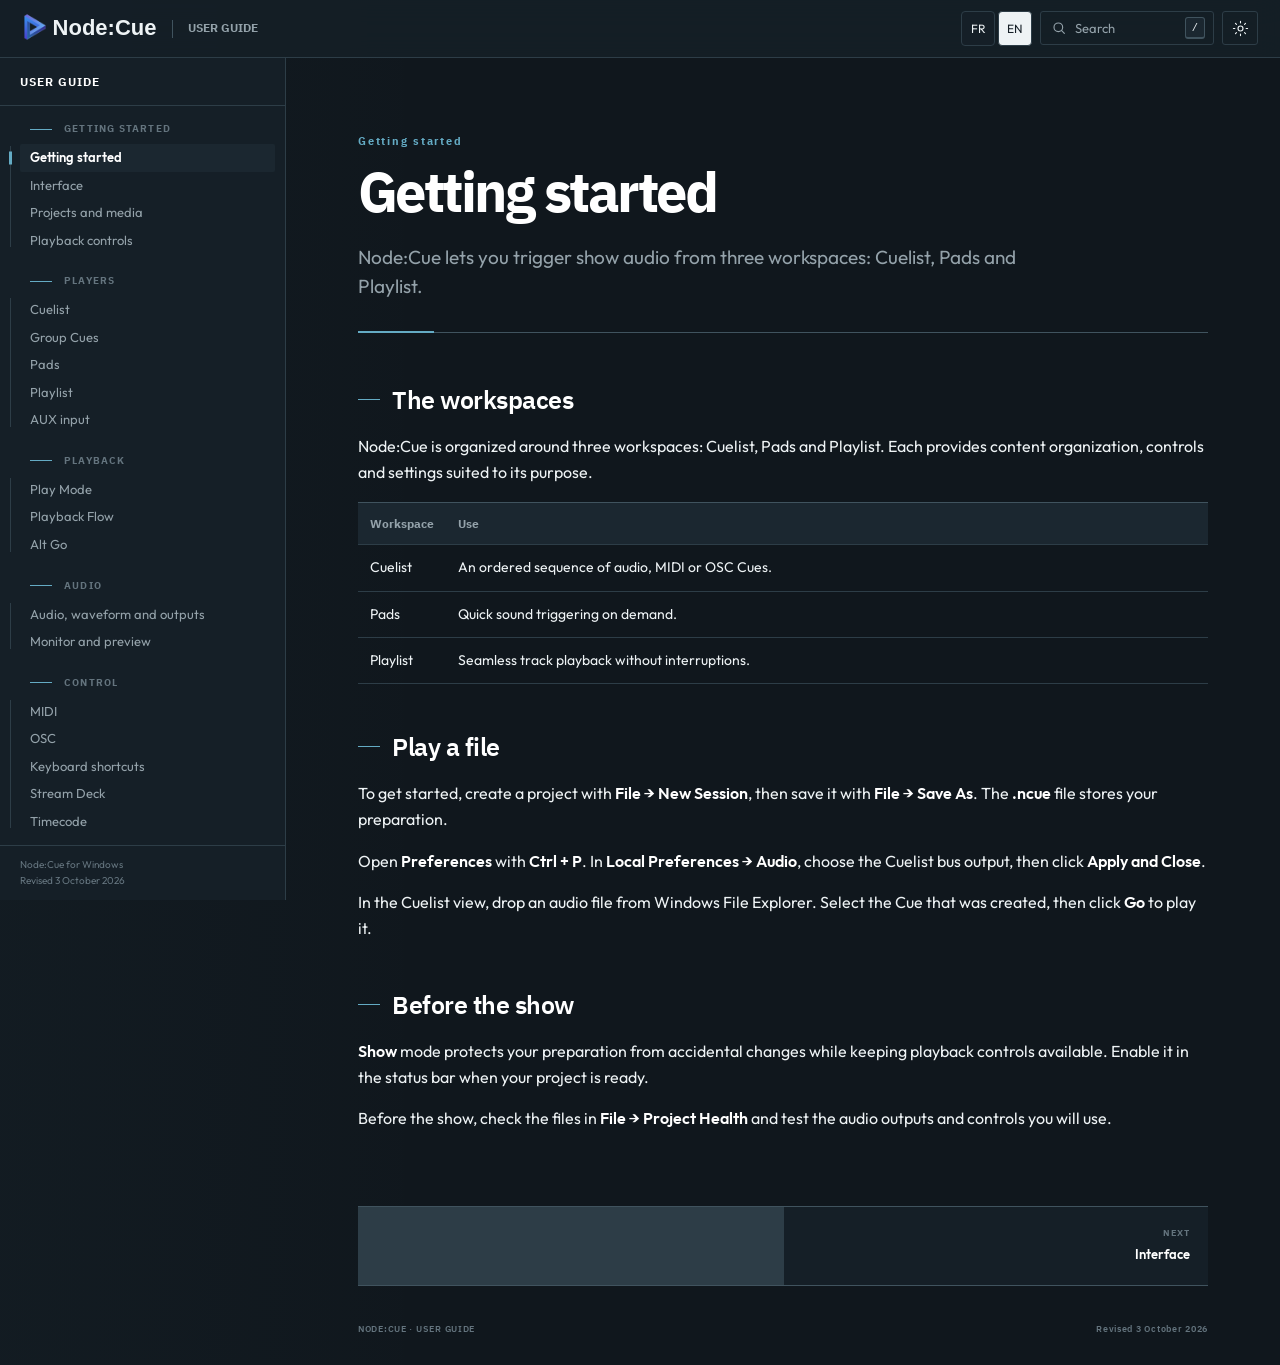
==== commit 39db133d: "Polish website navigation and unify header branding" ====
--- a/guide/en/index.html
+++ b/guide/en/index.html
@@ -13,6 +13,7 @@
   <script src="../assets/guide.js" defer></script>
 <script src="../assets/restored-demos.js" defer></script>
 <script src="../assets/monitor-embed.js" defer></script>
+  <link rel="stylesheet" href="../assets/brand.css">
   <link rel="canonical" href="https://nodecue.app/guide/en/index.html">
   <link rel="alternate" hreflang="fr" href="https://nodecue.app/guide/fr/index.html">
   <link rel="alternate" hreflang="en" href="https://nodecue.app/guide/en/index.html">
@@ -23,9 +24,9 @@
   <div class="reading-progress" aria-hidden="true"><span id="reading-progress-bar"></span></div>
   <header class="topbar">
     <button class="icon-button mobile-nav-toggle" id="mobile-nav-toggle" type="button" aria-label="Open navigation" aria-expanded="false" aria-controls="guide-sidebar"><span></span><span></span><span></span></button>
-    <a class="brand" href="#welcome" aria-label="Node:Cue user guide home">
-      <img class="brand-mark" src="../assets/app-icon.png" alt="" width="31" height="31">
-      <span class="brand-name" translate="no">NODE:CUE</span><span class="brand-divider" aria-hidden="true"></span><span class="brand-section">USER GUIDE</span>
+    <a class="brand nodecue-brand" href="../../index.html" aria-label="Node:Cue website home">
+      <img class="brand-mark nodecue-brand-mark" src="../assets/nodecue-logo.png" alt="" width="31" height="31">
+      <span class="brand-name nodecue-brand-name" translate="no">Node:Cue</span><span class="brand-divider" aria-hidden="true"></span><span class="brand-section">USER GUIDE</span>
     </a>
     <div class="topbar-actions">
       <div class="language-selector" id="guide-language" role="group" aria-label="Guide language"><button type="button" data-guide-language="fr" aria-label="Français" aria-pressed="true">FR</button><button type="button" data-guide-language="en" aria-label="English" aria-pressed="false">EN</button></div>
--- a/guide/assets/brand.css
+++ b/guide/assets/brand.css
@@ -0,0 +1,29 @@
+/* Shared Node:Cue lockup, scaled from the homepage hero typography and alignment. */
+.nodecue-brand {
+  display: inline-flex;
+  align-items: center;
+  gap: .2em;
+  color: inherit;
+  font: 700 22px/.86 "Bahnschrift", "DIN Alternate", "Arial Narrow", sans-serif;
+  letter-spacing: 0;
+  text-transform: none;
+  text-decoration: none;
+  white-space: nowrap;
+}
+.nodecue-brand .nodecue-brand-mark {
+  display: block;
+  flex: 0 0 auto;
+  width: 1.19em;
+  height: 1.19em;
+  margin: 0;
+  object-fit: contain;
+  transform: translateY(-.07143em);
+}
+.nodecue-brand .nodecue-brand-name {
+  font: inherit;
+  letter-spacing: 0;
+  text-transform: none;
+}
+@media (max-width: 620px) {
+  .nodecue-brand { font-size: 20px; }
+}
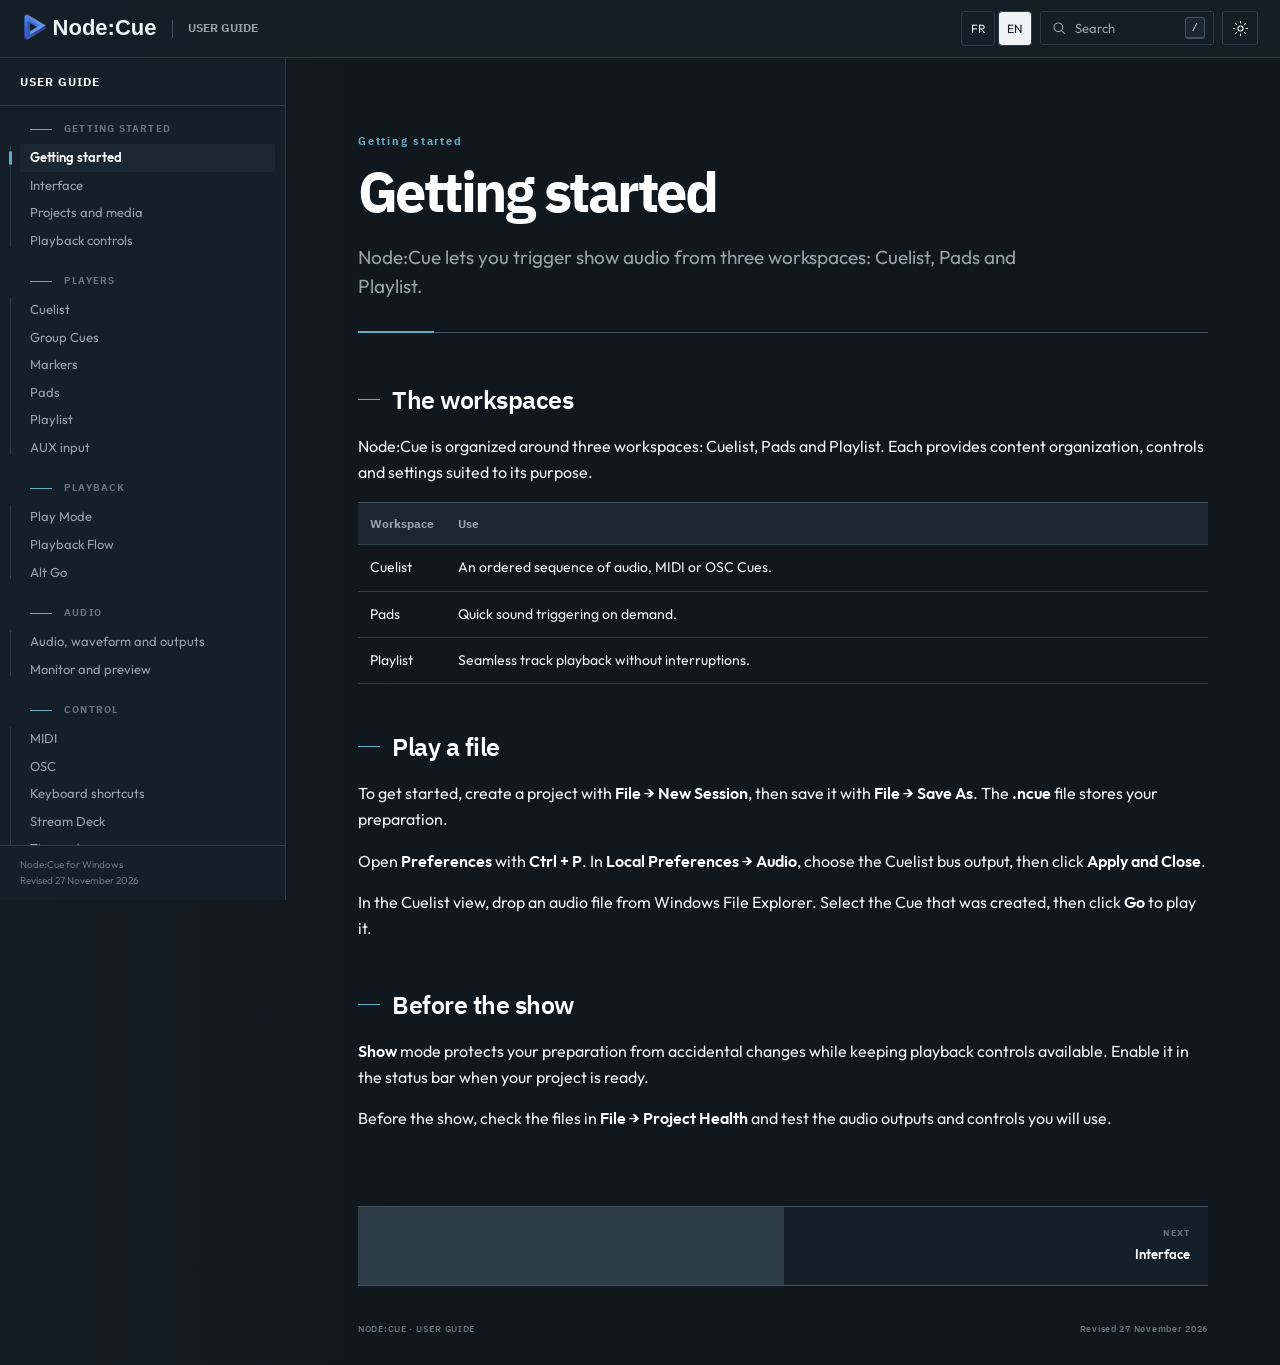
==== commit 933c49d1: "Publish Node:Cue 1.2.0 website, documentation and license agreement Co-Authored-By: Claude Opus 5.5 " ====
--- a/guide/en/index.html
+++ b/guide/en/index.html
@@ -48,6 +48,7 @@
 <section class="nav-group"><h2>Players</h2>
 <a href="#page=cuelist" data-page="cuelist">Cuelist</a>
 <a href="#page=group-cues" data-page="group-cues">Group Cues</a>
+<a href="#page=markers" data-page="markers">Markers</a>
 <a href="#page=pads" data-page="pads">Pads</a>
 <a href="#page=playlist" data-page="playlist">Playlist</a>
 <a href="#page=aux-input" data-page="aux-input">AUX input</a>
@@ -74,7 +75,7 @@
 <a href="#page=sync-operation" data-page="sync-operation">Use Sync</a>
 </section>
 </nav>
-      <div class="sidebar-foot"><span>Node:Cue for Windows</span><span>Revised 3 October 2026</span></div>
+      <div class="sidebar-foot"><span>Node:Cue for Windows</span><span>Revised 27 November 2026</span></div>
     </aside>
 
     <main class="content" id="guide-content" tabindex="-1">
@@ -111,18 +112,29 @@
 </article>
 
 <article class="guide-page" id="cuelist" data-title="Cuelist" hidden>
-<header class="page-header"><p class="eyebrow">Players</p><h1>Cuelist</h1><p class="lead">Cuelist organizes Cues in show order. A Cue can play a sound, send a MIDI or OSC command, stop playback or bring other Cues together in a group.</p></header>
+<header class="page-header"><p class="eyebrow">Players</p><h1>Cuelist</h1><p class="lead">Cuelist organizes Cues in show order. A Cue can play a sound, send a MIDI or OSC command, stop playback, move the selection, manage a wait, display notes or bring other Cues together in a group.</p></header>
 <section><h2>Prepare and launch a Cue</h2><p>In <strong>Edit</strong> mode, drop an audio file into Cuelist or use <strong>Add audio cue</strong>. Selecting a Cue displays its properties in the Lower Panel.</p><p>The name and ID identify the Cue in the show sequence. The waveform lets you view the sound and adjust the <strong>Start</strong>, <strong>End</strong>, <strong>Fade In</strong> and <strong>Fade Out</strong> markers. <strong>Go</strong> launches the Cue shown in the Control Bar.</p><p>In <strong>Local Preferences → Config → Cuelist</strong>, <strong>Advance selected cue on Go</strong> automatically selects the next Cue after a launch. <strong>Keep editor on launched cue</strong> keeps the Lower Panel on the launched Cue to follow its playback, then automatically displays the next Cue when playback ends.</p><p>A Cue set to <strong>Off</strong> stays in the project with its settings, but cannot be launched and is skipped during automatic playback.</p></section>
 <section><h2>Audio Cue Properties</h2><p>The <strong>Properties</strong> tab in the Lower Panel contains the selected Cue's settings. The following table describes the fields and controls for an audio Cue.</p><div class="table-scroll"><table><thead><tr><th scope="col">Setting</th><th scope="col">Function</th></tr></thead><tbody><tr><td><strong>Name</strong></td><td>Changes the Cue name displayed in Cuelist.</td></tr><tr><td><strong>On / Off</strong></td><td>Enables or disables the Cue. A Cue set to Off cannot be launched and is skipped during automatic playback.</td></tr><tr><td><strong>Gain</strong> and fader</td><td>Adjust the same gain, in dB.</td></tr><tr><td><strong>Normalize</strong></td><td>Applies the calculated gain correction to target -18 dBFS, limiting amplification to preserve peaks. The displayed value shows this correction in dB.</td></tr><tr><td><strong>Start</strong></td><td>Sets the playback start position in the audio file.</td></tr><tr><td><strong>End</strong></td><td>Sets the playback end position in the audio file.</td></tr><tr><td><strong>Fade In</strong></td><td>Sets the duration of the gradual sound fade-in from Start.</td></tr><tr><td><strong>Fade Out</strong></td><td>Sets the duration of the gradual sound fade-out up to End.</td></tr><tr><td><strong>Pre-wait</strong></td><td>Adds a wait before the Cue's first launch.</td></tr><tr><td><strong>Post-wait</strong></td><td>Adds a wait after Cue playback and any repeats, before the next automatic launch.</td></tr><tr><td><strong>Play count</strong></td><td>Sets the total number of plays, from 1 to 999.</td></tr><tr><td><strong>Infinite play</strong></td><td>Repeats playback until interrupted.</td></tr><tr><td><strong>Repeat fades</strong> (<strong>First / Last</strong> menu)</td><td>Chooses whether fades apply to every repeat, or only to the first play for Fade In and the last for Fade Out.</td></tr><tr><td><strong>Play next</strong></td><td>Automatically launches the next Cue after the configured repeats and waits.</td></tr><tr><td><strong>Overlap</strong></td><td>Brings the next Cue's launch forward to create an overlap. Available when Play next is enabled.</td></tr><tr><td><strong>Cue ID</strong></td><td>Changes the Cue's identifier in Cuelist.</td></tr><tr><td>Color dots (<strong>Cue ID</strong> row)</td><td>Assign a color to the Cue to identify it in the list.</td></tr><tr><td><strong>BAL</strong></td><td>Adjusts the balance between the left and right channels.</td></tr></tbody></table></div></section>
 <section><h2>Program automatic playback</h2><p><strong>Pre-wait</strong> adds a wait before the Cue's first launch. <strong>Post-wait</strong> adds a wait after it has run.</p><p><strong>Play Count</strong> sets the total number of plays. <strong>Infinite play</strong> repeats playback until interrupted. When <strong>Play Next</strong> is enabled, the next Cue launches after the configured repeats and waits.</p><p><strong>Overlap</strong> starts the next Cue before the current step ends. The value in this field brings the next Cue's launch forward by that amount.</p><aside class="callout callout-example" aria-label="Example"><h3>Example</h3><p>To play two announcements with two seconds between them, enable Play Next on the first Cue and set its Post-wait to 2 seconds, without Overlap.</p></aside></section>
-<section><h2>Control Cues</h2><p><strong>Add stop cue</strong> adds a Stop Cue to Cuelist to include stopping another Cue in the show sequence.</p><p>In its properties, choose the Cue to stop in <strong>Target</strong>. <strong>Fade out</strong> chooses how it stops:</p><ul><li><strong>Target fade</strong> uses the Fade Out configured in the target Cue's properties.</li><li><strong>Custom fade</strong> lets you set a different fade duration for this stop.</li><li>Disabling <strong>Fade out</strong> stops the target Cue without a fade.</li></ul><p><strong>Add MIDI cue</strong> and <strong>Add OSC cue</strong> add command Cues. Their destination and message are set in their properties. The <a href="#page=midi">MIDI</a> and <a href="#page=osc">OSC</a> chapters explain output configuration.</p><p>These Control Cues can also trigger <a href="#page=playback-flow">Playback Flow</a> transitions when the corresponding option is enabled.</p><p><a href="#page=group-cues">Group Cues</a> bring several Cues together in a single step.</p></section>
+<section><h2>Control Cues</h2><p><strong>Add stop cue</strong> adds a Stop Cue to Cuelist to include stopping another Cue in the show sequence.</p><p>In its properties, enter the ID of the Cue to stop in <strong>Target ID</strong>. <strong>Fade out</strong> chooses how it stops:</p><ul><li><strong>Target fade</strong> uses the Fade Out configured in the target Cue's properties.</li><li><strong>Custom fade</strong> lets you set a different fade duration for this stop.</li><li>Disabling <strong>Fade out</strong> stops the target Cue without a fade.</li></ul><p><strong>Add MIDI cue</strong> and <strong>Add OSC cue</strong> add command Cues. Their destination and message are set in their properties. The <a href="#page=midi">MIDI</a> and <a href="#page=osc">OSC</a> chapters explain output configuration.</p><p>These Control Cues can also trigger <a href="#page=playback-flow">Playback Flow</a> transitions when the corresponding option is enabled.</p><p><a href="#page=group-cues">Group Cues</a> bring several Cues together in a single step.</p></section>
+<section><h2>Go To cue</h2><p><strong>Add Go To cue</strong> adds a Cue that moves the selection to another Cue without launching it. Enter the target Cue's ID in <strong>Target ID</strong>.</p></section>
+<section><h2>Time Cue</h2><p><strong>Add Time Cue</strong> adds a wait or a clock to the cue list. <strong>Mode</strong> offers three behaviors:</p><ul><li><strong>Count down</strong>: counts down for the specified duration.</li><li><strong>Wait until</strong>: waits for the specified time, based on the computer's clock. If that time has passed, the wait continues until the next day.</li><li><strong>Clock</strong>: displays the time until the Cue is stopped.</li></ul><p>In Count down or Wait until mode, <strong>Post-wait</strong> and <strong>Play next</strong> can lead to the next Cue.</p></section>
+<section><h2>Note Cue</h2><p><strong>Add Note Cue</strong> adds operator instructions. Text can be formatted, arranged in two columns and given a subtitle shown in the Cuelist. <strong>Ctrl + click</strong> opens a link. Go on a Note Cue selects the next Cue; a Note Cue cannot be triggered by Timecode.</p></section>
 </article>
 
 <article class="guide-page" id="group-cues" data-title="Group Cues" hidden>
 <header class="page-header"><p class="eyebrow">Players</p><h1>Group Cues</h1><p class="lead">A Group Cue contains several child Cues. Its playback mode lets you launch them together, control them as a sublist or play them automatically in sequence.</p></header>
 <section><h2>Create a group</h2><p>In Cuelist, <strong>Create empty group</strong> creates an empty group. To add Cues, select them, right-click the selection, then choose <strong>Move to group</strong> from the menu.</p><p><strong>Group selected cues</strong> <kbd>Ctrl</kbd> + <kbd>G</kbd> groups at least two adjacent Cues directly.</p><p><strong>Ungroup</strong> removes the group while keeping its child Cues.</p><p>Select the Group Cue to choose its <strong>Mode</strong> in the properties. Its <strong>On/Off</strong> button makes the entire group available or unavailable without changing the individual state of its child Cues.</p></section>
-<section><h2>Playback mode</h2><p>In <strong>Group Play</strong> mode, Go on the Group Cue launches all child Cues simultaneously. Each child Cue keeps its waits and repeats, but its <strong>Play Next</strong> and <strong>Overlap</strong> settings are not used.</p><p>The group can repeat: the next repeat starts once all child Cues have finished, including Post-wait. The group's Post-wait is added if set.</p><p><strong>Sublist</strong> mode is mainly used to organize Cuelist by grouping Cues from the same part of the show. Child Cues keep their usual behavior, launched by the operator's Go commands or their own <strong>Play Next</strong> and <strong>Overlap</strong> settings. Go on the Group Cue launches the first available child Cue. The Group Cue's repeats, Post-wait and Play Next are inactive.</p><p>When a Group Cue is in <strong>Sequence</strong> mode, the <strong>Sequence manager</strong> appears in the Lower Panel. Child Cues play automatically in order. Overlaps are set in this manager; the child Cues' individual Play Next and Overlap settings are not used.</p><p>A child Cue can always be launched directly with Go on that Cue. It then behaves like any other Cue, independently of the Group Cue's mode.</p><p>The Group Cue's <strong>Gain</strong> is added to its child audio Cues' gain, including when they are launched individually. It does not replace their gain settings.</p></section>
-
+<section><h2>Playback mode</h2><p>In <strong>Group Play</strong> mode, Go on the Group Cue launches all child Cues simultaneously. Each child Cue keeps its waits and repeats, but its <strong>Play Next</strong> and <strong>Overlap</strong> settings are not used.</p><p>The group can repeat: the next repeat starts once all child Cues have finished, including Post-wait. The group's Post-wait is added if set.</p><p><strong>Sublist</strong> mode is mainly used to organize Cuelist by grouping Cues from the same part of the show. Child Cues keep their usual behavior, launched by the operator's Go commands or their own <strong>Play Next</strong> and <strong>Overlap</strong> settings. Go on the Group Cue launches the first available child Cue. The Group Cue's repeats, Post-wait and Play Next are inactive.</p><p>When a Group Cue is in <strong>Sequence</strong> mode, the <strong>Sequence manager</strong> appears in the Lower Panel. Child Cues play automatically in order. Overlaps are set in this manager; the child Cues' individual Play Next and Overlap settings are not used.</p><p>A child Cue can always be launched directly with Go on that Cue. It then behaves like any other Cue, independently of the Group Cue's mode.</p><p>The Group Cue's <strong>Gain</strong> is added to its child audio Cues' gain, including when they are launched individually. It does not replace their gain settings.</p><p>In <strong>Group Play</strong> mode, several Go To cues in the same group are ignored because their targets conflict. A single Go To cue remains usable.</p></section>
+
+</article>
+
+<article class="guide-page" id="markers" data-title="Markers" hidden>
+<header class="page-header"><p class="eyebrow">Players</p><h1>Markers</h1><p class="lead">Markers identify positions in an audio Cue and let you go to them directly.</p></header>
+<section><h2>Add and move a marker</h2><p>In Edit mode, position the playhead and press <strong>M</strong>. The marker appears in the waveform, where you can move it. In the Lower Panel, <strong>Markers</strong> lists the Cue's markers: name, color, position and trigger settings.</p><p>A marker outside the Start and End limits cannot be used.</p></section>
+<section><h2>Choose its behavior</h2><p><strong>When marker is triggered</strong> determines its effect:</p><ul><li><strong>Start playback at marker</strong> starts playback at this position.</li><li><strong>Move playhead without playing</strong> moves the playhead without starting playback.</li></ul><p>If the Cue is already playing, playback continues from the marker. The default behavior of new markers is set in <strong>Local Preferences</strong> with <strong>Default marker settings</strong>.</p></section>
+<section><h2>Trigger a marker</h2><p>A marker can have a keyboard shortcut, a MIDI message and an OSC address. It can also be chosen as the target of a Timecode trigger.</p><p><strong>Hotkey active when</strong> determines whether the shortcut works only when the Cue is selected, or at all times.</p></section>
+<section><h2>Marker List</h2><p><strong>Tools → Marker List</strong> opens a window listing a Cuelist's markers. It lets you edit their settings and delete several at once. Double-clicking displays the corresponding Cue without launching it.</p></section>
 </article>
 
 <article class="guide-page" id="pads" data-title="Pads" hidden>
@@ -141,24 +153,25 @@
 <section><h2>Track Properties</h2><p>The <strong>Properties</strong> tab in the Lower Panel contains the selected track's settings. The following table describes its fields and controls.</p><div class="table-scroll"><table><thead><tr><th scope="col">Setting</th><th scope="col">Function</th></tr></thead><tbody><tr><td><strong>Name</strong></td><td>Changes the track's name.</td></tr><tr><td><strong>On / Off</strong></td><td>Enables or disables the track. Tracks set to Off are skipped during navigation and automatic playback.</td></tr><tr><td><strong>Gain</strong> and fader</td><td>Adjust the same gain, in dB.</td></tr><tr><td><strong>Normalize</strong></td><td>Applies the calculated gain correction to target -18 dBFS, limiting amplification to preserve peaks. The displayed value shows this correction in dB.</td></tr><tr><td><strong>Start</strong></td><td>Sets the playback start position in the audio file.</td></tr><tr><td><strong>End</strong></td><td>Sets the playback end position in the audio file.</td></tr><tr><td><strong>Fade In</strong></td><td>Sets the duration of the gradual sound fade-in from Start.</td></tr><tr><td><strong>Fade Out</strong></td><td>Sets the duration of the gradual sound fade-out up to End.</td></tr><tr><td><strong>M</strong> / <strong>Switch to Auto Trim</strong></td><td>The M indicator marks a Start or End parameter set manually. Click it to restore Auto Trim for that parameter only.</td></tr><tr><td><strong>BAL</strong></td><td>Adjusts the balance between the left and right channels.</td></tr></tbody></table></div></section>
 <section><h2>Trims and transitions</h2><p><strong>Auto Trim</strong> automatically sets each track's <strong>Start</strong> and <strong>End</strong> parameters to remove silence at the beginning and end of the file.</p><p>Setting <strong>Start</strong> or <strong>End</strong> manually on a track makes that parameter independent of Auto Trim. The manual setting is preserved even if you disable and then enable Auto Trim again.</p><p>To let Auto Trim set that parameter again, click <strong>M</strong> or <strong>Switch to Auto Trim</strong> on the corresponding marker.</p><p><strong>Overlap</strong> automates crossfades between two tracks. <strong>Crossfade duration</strong> sets their transition duration.</p><p>You can apply a fade-in automatically to every Playlist <strong>Go</strong> launch. In <strong>Project Properties → Project → Go mode</strong>, choose <strong>Fade In</strong> and set its duration.</p></section>
 <section><h2>Loops and random order</h2><p>The <strong>Loop</strong> button has three states.</p><ul><li><strong>Off</strong>: playback stops at the end of the last track in the list.</li><li><strong>Loop playlist</strong>: at the end of the last track, playback continues from the start of the list.</li><li><strong>Single track</strong>: repeats only the current track.</li></ul><p>At the top of Playlist, <strong>Random</strong> switches to random playback. <strong>Shuffle</strong> reshuffles Playlist in Random mode. <strong>Auto</strong> automatically triggers a Shuffle at each end of Playlist in Random mode.</p></section>
+<section><h2>Use two playlists</h2><p><strong>Dual Playlist</strong>, in the Control Bar, displays two playlists side by side: <strong>Playlist A</strong> and <strong>Playlist B</strong>. It can be enabled or disabled when the playlists and AUX are stopped.</p><p>The adjacent button chooses their playback mode:</p><ul><li><strong>Simultaneous</strong>: both playlists can play at the same time.</li><li><strong>Exclusive</strong>: launching one playlist stops the other, using the configured Overlap duration.</li></ul><p>In the Playlist view, Control Bar commands act on both panels. In Exclusive mode, Go launches the selected panel. Each panel also has its own controls. In the Sidebar, <strong>Playlist A</strong> and <strong>Playlist B</strong> choose the displayed panel.</p><p>Each playlist can be assigned to the <strong>Playlist 1</strong> or <strong>Playlist 2</strong> bus. This choice is kept with the playlist.</p><p>You can move tracks from one panel to the other if they are not playing.</p></section>
 <section><h2>Resume after stopping</h2><p><strong>Pause / Resume</strong> <kbd>Space</kbd> resumes a track where playback was paused.</p><p>After <strong>Stop</strong> <kbd>Esc</kbd>, <strong>Stopped at</strong> and <strong>Resume</strong> let you restart from the position retained in the session. A new launch replaces this resume point.</p><p><strong>Last played track</strong> shows the last track that finished naturally.</p></section>
 </article>
 
 <article class="guide-page" id="aux-input" data-title="AUX input" hidden>
 <header class="page-header"><p class="eyebrow">Players</p><h1>AUX input</h1><p class="lead">The AUX input plays a source from outside Node:Cue. In particular, it can receive audio from a playlist playing in another application or browser, centralizing audio control in Node:Cue and using transitions managed by Flow.</p></header>
 <section><h2>Configure the input</h2><p>The auxiliary menu in the Playlist view's Control Bar selects the auxiliary input device.</p><p>To receive audio from another application, assign that application an output to a virtual audio cable in Windows settings. We recommend <a href="https://vb-audio.com/Cable/">VB-Audio VB-CABLE</a>. In Node:Cue, select the virtual device corresponding to that output as the AUX input source.</p><p>To play the auxiliary source, select the AUX row in Playlist's content area, then use <strong>Go</strong> to open its audio feed to the Playlist bus.</p><p><strong>AUX / Playlist transition</strong> sets the transition between the input and tracks.</p></section>
-<section><h2>Switch from music to AUX</h2><p>Launching <strong>AUX</strong> interrupts Playlist tracks and their automatic starts. Launching or resuming a track closes AUX using the configured transition.</p><p><strong>Stop Playlist</strong> and <strong>Fade Out</strong> close the AUX audio feed. The source stays selected and can be reopened with another Go. When the target is AUX, Pause, Previous, Next and Loop are unavailable.</p><p>AUX meters show the input level even when its audio feed is closed.</p><p>In the active playback panel, the AUX input display shows whether its audio feed is open, even when the source is silent.</p></section>
+<section><h2>Switch from music to AUX</h2><p>Launching <strong>AUX</strong> interrupts Playlist tracks and their automatic starts. Launching or resuming a track closes AUX using the configured transition.</p><p><strong>Stop Playlist</strong> and <strong>Fade Out</strong> close the AUX audio feed. The source stays selected and can be reopened with another Go. When the target is AUX, Pause, Previous, Next and Loop are unavailable.</p><p>AUX meters show the input level even when its audio feed is closed.</p><p>In the active playback panel, the AUX input display shows whether its audio feed is open, even when the source is silent.</p><p>With <strong>Dual Playlist</strong>, AUX can be launched separately in Playlist A and Playlist B from the same input. If you open another playlist while AUX is live, AUX keeps its bus until it is stopped.</p></section>
 <section><h2>Configure AUX on Backup with Sync</h2><p>When using <strong>Sync</strong>, the AUX device is selected separately on <strong>Primary</strong> and <strong>Backup</strong>. Sync does not carry this input's audio signal.</p><p>For the AUX input to be available on Backup, the audio source must also reach that computer. Configure its AUX input and check its audio routing before enabling synchronization.</p></section>
 </article>
 
 <article class="guide-page" id="play-mode" data-title="Play Mode" hidden><header class="page-header"><p class="eyebrow text-flow">Transitions</p><h1>Play Mode</h1><p class="lead"><strong>Play Mode</strong> chooses how Cues and Pads are played.</p></header><section class="play-mode-demo-section"><h2>Choose a playback mode</h2><p>In <strong>Multi</strong> mode, several Cues or Pads can play simultaneously.</p><p>In <strong>Single</strong> mode, only one Cue, apart from exceptions related to Group Cues, or one Pad can play at a time. If a Cue launches while Cuelist is already playing, active playback stops according to the transitions configured in the <strong>Single</strong> mode options.</p><div class="guide-play-mode-demo" data-guide-play-mode-demo><div class="guide-play-mode-demo-grid"><div class="guide-play-mode-demo-item"><span class="guide-play-mode-demo-view text-cuelist">Cuelist</span><div class="transport-compact-card transport-compact-play-mode guide-play-mode-card" data-guide-play-mode-card="cuelist"><div class="guide-play-mode-title">Play Mode</div><div class="guide-play-mode-row transport-compact-menu-row"><button class="guide-play-mode-toggle playlist-setting-action-btn cuelist-play-mode-toggle" type="button" aria-pressed="true" data-mode="single">Single</button><button class="guide-play-mode-menu-toggle transport-compact-menu-btn" type="button" aria-label="Open Play Mode transition settings" aria-expanded="false"><svg class="guide-play-mode-chevron transport-menu-chevron" viewBox="0 0 24 24" fill="none" stroke="currentColor" stroke-width="2" stroke-linecap="round" stroke-linejoin="round" aria-hidden="true"><path d="m6 9 6 6 6-6"/></svg></button></div><div class="guide-play-mode-menu transport-compact-menu" data-guide-play-mode-menu aria-hidden="true"><div class="guide-play-mode-profile transport-transition-profile"><span class="guide-play-mode-profile-label transport-transition-profile-label">Main transition</span><select class="guide-play-mode-select cuelist-transition-mode-toggle" data-guide-play-mode-field="main-mode" aria-label="Cuelist Main transition"><option value="immediate">Immediate</option><option value="fade_out">Fade Out, Then Go</option><option value="crossfade">Crossfade</option><option value="go_with_fade_out">Go + Fade Out</option></select><label class="guide-play-mode-duration playlist-setting"><input class="transport-compact-menu-input" type="text" inputmode="decimal" value="3" data-guide-play-mode-field="main-duration" aria-label="Cuelist Main transition duration"><em>s</em></label></div><div class="guide-play-mode-profile transport-transition-profile"><span class="guide-play-mode-profile-label transport-transition-profile-label">Alternative transition</span><select class="guide-play-mode-select cuelist-transition-mode-toggle" data-guide-play-mode-field="alt-mode" aria-label="Cuelist Alternative transition"><option value="none">None</option><option value="immediate">Immediate</option><option value="fade_out">Fade Out, Then Go</option><option value="crossfade">Crossfade</option><option value="go_with_fade_out">Go + Fade Out</option></select><label class="guide-play-mode-duration playlist-setting"><input class="transport-compact-menu-input" type="text" inputmode="decimal" value="3" data-guide-play-mode-field="alt-duration" aria-label="Cuelist Alternative transition duration" disabled><em>s</em></label></div></div></div></div><div class="guide-play-mode-demo-item"><span class="guide-play-mode-demo-view text-pads">Pads</span><div class="transport-compact-card transport-compact-play-mode guide-play-mode-card" data-guide-play-mode-card="pads"><div class="guide-play-mode-title">Play Mode</div><div class="guide-play-mode-row transport-compact-menu-row"><button class="guide-play-mode-toggle playlist-setting-action-btn cuelist-play-mode-toggle" type="button" aria-pressed="true" data-mode="single">Single</button><button class="guide-play-mode-menu-toggle transport-compact-menu-btn" type="button" aria-label="Open Play Mode transition settings" aria-expanded="false"><svg class="guide-play-mode-chevron transport-menu-chevron" viewBox="0 0 24 24" fill="none" stroke="currentColor" stroke-width="2" stroke-linecap="round" stroke-linejoin="round" aria-hidden="true"><path d="m6 9 6 6 6-6"/></svg></button></div><div class="guide-play-mode-menu transport-compact-menu" data-guide-play-mode-menu aria-hidden="true"><div class="guide-play-mode-profile transport-transition-profile"><span class="guide-play-mode-profile-label transport-transition-profile-label">Main transition</span><select class="guide-play-mode-select cuelist-transition-mode-toggle" data-guide-play-mode-field="main-mode" aria-label="Pads Main transition"><option value="immediate">Immediate</option><option value="fade_out">Fade Out, Then Go</option><option value="crossfade">Crossfade</option><option value="go_with_fade_out">Go + Fade Out</option></select><label class="guide-play-mode-duration playlist-setting"><input class="transport-compact-menu-input" type="text" inputmode="decimal" value="3" data-guide-play-mode-field="main-duration" aria-label="Pads Main transition duration"><em>s</em></label></div><div class="guide-play-mode-profile transport-transition-profile"><span class="guide-play-mode-profile-label transport-transition-profile-label">Alternative transition</span><select class="guide-play-mode-select cuelist-transition-mode-toggle" data-guide-play-mode-field="alt-mode" aria-label="Pads Alternative transition"><option value="none">None</option><option value="immediate">Immediate</option><option value="fade_out">Fade Out, Then Go</option><option value="crossfade">Crossfade</option><option value="go_with_fade_out">Go + Fade Out</option></select><label class="guide-play-mode-duration playlist-setting"><input class="transport-compact-menu-input" type="text" inputmode="decimal" value="3" data-guide-play-mode-field="alt-duration" aria-label="Pads Alternative transition duration" disabled><em>s</em></label></div></div></div></div></div></div></section><section><h2>Configure Cuelist and Pads</h2><p>Cuelist and Pads each keep their own <strong>Play Mode</strong> settings and transitions. Interruptions between players are configured in <a href="#page=playback-flow">Playback Flow</a>.</p></section></article>
 
-<article class="guide-page" id="playback-flow" data-title="Playback Flow" hidden><header class="page-header"><p class="eyebrow text-flow">Flow</p><h1>Playback Flow</h1><p class="lead"><strong>Playback Flow</strong> is the operational core of transitions between Node:Cue's players.</p></header><section><h2>Open Playback Flow</h2><p><strong>Flow</strong> is available in the title bar of Node:Cue's three main views. Click <strong>Flow</strong> to open the transition settings menu between players.</p><p>Playback Flow assigns two separate transitions to each scenario: the main transition and the <strong>Alternative Transition</strong>.</p></section><section><h2>Read the menu</h2><p>Read the menu from left to right. Its default configuration uses these scenarios:</p><ul><li><strong>When a Cue is launched</strong>: Playlist stops with a 3-second Fade Out. With <strong>Alternative Transition</strong>, Playlist also stops with a 3-second Fade Out before the Cue actually launches.</li><li><strong>When a Pad is launched</strong>: Playlist stops with a 3-second Fade Out. With <strong>Alternative Transition</strong>, Playlist also stops with a 3-second Fade Out before the Pad actually launches.</li><li><strong>When a Playlist track is launched</strong>: Cuelist and Pads stop with a 3-second Crossfade. With <strong>Alternative Transition</strong>, Cuelist and Pads stop with a 3-second Fade Out before the track actually launches.</li></ul><div class="flow-demo" aria-label="Playback Flow matrix example"></div></section><section><h2>Pause Playlist</h2><p>Enabling <strong>Pause Playlist when interrupted</strong> pauses the current track instead of stopping it.</p></section><section><h2>Apply Playback Flow to Control Cues</h2><p><strong>Apply Flow to Stop, MIDI, and OSC cues</strong> chooses whether Control Cues trigger the configured transitions.</p><p>If disabled, launching a Control Cue does not stop playback in Pads or Playlist.</p></section><section><h2>Save the default configuration</h2><p>Click <strong>Use as new-project default</strong> to save the <strong>Flow</strong> configuration as the default for new projects.</p></section></article>
+<article class="guide-page" id="playback-flow" data-title="Playback Flow" hidden><header class="page-header"><p class="eyebrow text-flow">Flow</p><h1>Playback Flow</h1><p class="lead"><strong>Playback Flow</strong> is the operational core of transitions between Node:Cue's players.</p></header><section><h2>Open Playback Flow</h2><p><strong>Flow</strong> is available in the title bar of Node:Cue's three main views. Click <strong>Flow</strong> to open the transition settings menu between players.</p><p>Playback Flow assigns two separate transitions to each scenario: the main transition and the <strong>Alternative Transition</strong>.</p></section><section><h2>Read the menu</h2><p>Read the menu from left to right. Its default configuration uses these scenarios:</p><ul><li><strong>When a Cue is launched</strong>: Playlist stops with a 3-second Fade Out. With <strong>Alternative Transition</strong>, Playlist also stops with a 3-second Fade Out before the Cue actually launches.</li><li><strong>When a Pad is launched</strong>: Playlist stops with a 3-second Fade Out. With <strong>Alternative Transition</strong>, Playlist also stops with a 3-second Fade Out before the Pad actually launches.</li><li><strong>When a Playlist track is launched</strong>: Cuelist and Pads stop with a 3-second Crossfade. With <strong>Alternative Transition</strong>, Cuelist and Pads stop with a 3-second Fade Out before the track actually launches.</li></ul><div class="flow-demo" aria-label="Playback Flow matrix example"></div></section><section><h2>Pause Playlist</h2><p>Enabling <strong>Pause Playlist when interrupted</strong> pauses the current track instead of stopping it.</p></section><section><h2>Apply Playback Flow to Control Cues</h2><p><strong>Apply Flow to control cues</strong> chooses whether Stop, MIDI and OSC cues trigger the Cuelist transitions. A Group Cue without audio that contains one of these Cues follows the same setting. Go To, Time and Note Cues do not trigger Playback Flow.</p><p>If disabled, launching a Control Cue does not stop playback in Pads or Playlist.</p></section><section><h2>Save the default configuration</h2><p>Click <strong>Use as new-project default</strong> to save the <strong>Flow</strong> configuration as the default for new projects.</p></section></article>
 
 <article class="guide-page" id="alt-go" data-title="Alt Go" hidden><header class="page-header"><p class="eyebrow text-flow">Transitions</p><h1>Alt Go</h1><p class="lead"><strong>Alt Go</strong> extends both <strong>Playback Flow</strong> and the internal <strong>Single Play</strong> transitions of <strong>Cuelist</strong> and <strong>Pads</strong>. This adds flexibility, for example by using a more responsive transition for a one-off start without changing the show's main behavior.</p></header><section class="alt-go-demo-section"><div class="guide-go-demo" data-guide-go-demo><div class="guide-go-demo-toolbar"><span class="guide-go-setting-label">Show ALT GO on GO button</span><button class="guide-go-switch" type="button" data-guide-go-toggle role="switch" aria-checked="true" aria-label="Show ALT GO on GO button"><span class="guide-go-switch-track" aria-hidden="true"><span></span></span><strong data-guide-go-toggle-label>On</strong></button></div><div class="guide-go-demo-grid"><div class="guide-go-demo-item"><span class="guide-go-demo-label text-cuelist">Cuelist</span><button class="guide-go-button guide-go-button--cuelist" type="button" data-guide-go-demo-button="Cuelist" aria-label="Cuelist GO"><span class="guide-go-main-surface" aria-hidden="true"></span><span class="guide-go-label" aria-hidden="true">GO</span><span class="guide-go-alt-face" aria-hidden="true"><span>ALT GO</span></span><span class="guide-go-alt-segment" data-alt-go aria-hidden="true"></span></button></div><div class="guide-go-demo-item"><span class="guide-go-demo-label text-pads">Pads</span><button class="guide-go-button guide-go-button--pads" type="button" data-guide-go-demo-button="Pads" aria-label="Pads GO"><span class="guide-go-main-surface" aria-hidden="true"></span><span class="guide-go-label" aria-hidden="true">GO</span><span class="guide-go-alt-face" aria-hidden="true"><span>ALT GO</span></span><span class="guide-go-alt-segment" data-alt-go aria-hidden="true"></span></button></div><div class="guide-go-demo-item"><span class="guide-go-demo-label text-playlist">Playlist</span><button class="guide-go-button guide-go-button--playlist" type="button" data-guide-go-demo-button="Playlist" aria-label="Playlist GO"><span class="guide-go-main-surface" aria-hidden="true"></span><span class="guide-go-label" aria-hidden="true">GO</span><span class="guide-go-alt-face" aria-hidden="true"><span>ALT GO</span></span><span class="guide-go-alt-segment" data-alt-go aria-hidden="true"></span></button></div></div><p class="guide-go-demo-status" data-guide-go-status aria-live="polite" hidden></p></div></section><section><h2>Configure the alternative transition</h2><p>Configure <strong>Alternative Transition</strong> in the <strong>Flow</strong> window for the relevant Playback Flow row or Single Play mode. This configuration is used only when Alt Go is requested; normal starts still use the main transition.</p><p>If no alternative transition is configured, Alt Go has the same effect as a normal <strong>Go</strong>.</p></section><section><h2>Trigger Alt Go</h2><ul><li>press <strong>Alt + Enter</strong> in the active view;</li><li>hold <strong>Alt</strong> while clicking <strong>Go</strong> or a Pad;</li><li>click <strong>Alt Go</strong> when it is displayed because the option is enabled.</li></ul><p><strong>Alt Go</strong> respects the element's own Pre-wait and fades.</p></section></article>
 
 <article class="guide-page" id="audio-properties" data-title="Audio, waveform and outputs" hidden>
-<header class="page-header"><p class="eyebrow">Audio</p><h1>Audio, waveform and outputs</h1><p class="lead">Audio properties adjust each element before it is sent to a bus. Bus routing then determines which physical outputs the computer uses.</p></header><section><h2>Assign outputs</h2><p>In <strong>Local Preferences → Audio</strong>, the <strong>Driver</strong> choice determines the available devices and channels. In WASAPI, each bus can use its own device; in ASIO, buses use the selected driver's channels.</p><p><strong>Bus routing</strong> assigns Cuelist, Pads and Playlist buses to Mono or Stereo outputs. Several buses can share an output. Their faders and Mute buttons remain independent.</p><p>When a configured device is lost, an alert identifies the affected buses. <strong>Audio unavailable</strong> in the status bar or on a bus opens audio preferences. If the same device becomes available again, Node:Cue attempts to restore its output without changing the selected assignment.</p></section>
+<header class="page-header"><p class="eyebrow">Audio</p><h1>Audio, waveform and outputs</h1><p class="lead">Audio properties adjust each element before it is sent to a bus. Bus routing then determines which physical outputs the computer uses.</p></header><section><h2>Assign outputs</h2><p>In <strong>Local Preferences → Audio</strong>, the <strong>Driver</strong> choice determines the available devices and channels. In WASAPI, each bus can use its own device; in ASIO, buses use the selected driver's channels.</p><p><strong>Bus routing</strong> assigns Cuelist, Pads, Playlist 1 and Playlist 2 buses to Mono or Stereo outputs. Several buses can share an output. Their faders and Mute buttons remain independent.</p><p>When a configured device is lost, an alert identifies the affected buses. <strong>Audio unavailable</strong> in the status bar or on a bus opens audio preferences. If the same device becomes available again, Node:Cue attempts to restore its output without changing the selected assignment.</p></section>
 <section><h2>Adjust an audio element</h2><p>Selecting an audio Cue, Pad or track displays its settings in the Lower Panel.</p><ul><li><strong>Gain</strong> adjusts the element's level. <strong>Normalize</strong> applies the correction from the file's normalization analysis.</li><li><strong>Start</strong> and <strong>End</strong> define the part of the file to play.</li><li><strong>Fade In</strong> and <strong>Fade Out</strong> set the element's gradual fade-in and fade-out.</li><li><strong>BAL</strong> adjusts the balance.</li><li><strong>Equalizer</strong> and <strong>Compressor</strong> adjust the spectrum and dynamics before mixing into the bus.</li></ul><p>For audio Cues and Pads, <strong>Play Count</strong> sets the total number of plays, from 1 to 999. <strong>Infinite play</strong> keeps repeating until interrupted.</p></section>
 <section><h2>Choose repeat fades</h2><p><strong>Repeat fades</strong> determines which plays receive fades when an audio element repeats. The first value is for Fade In and the second for Fade Out.</p><ul><li><strong>First / Last</strong>: Fade In on the first play and Fade Out on the last.</li><li><strong>Every / Every</strong>: both fades on every play.</li><li><strong>Every / Last</strong>: Fade In on every play and Fade Out on the last.</li><li><strong>First / Every</strong>: Fade In on the first play and Fade Out on every play.</li></ul><p>Infinite playback has no natural last play. These settings do not replace transport stop fades or transitions between players.</p></section>
 <section><h2>Use the waveform</h2><p>The waveform displays the file and lets you move the <strong>Start</strong>, <strong>End</strong>, <strong>Fade In</strong> and <strong>Fade Out</strong> markers. Click in the waveform to position the playhead. During playback, this also changes the playback position.</p><p>When gain is too high, red lines appear in the waveform where peaks reach or exceed 0 dBFS with the applied gain. They indicate a clipping risk: reduce the affected element's gain.</p><aside class="callout callout-note" aria-label="Safety limiter"><h3>Safety limiter</h3><p>A safety limiter operates at the output, after bus mixing. It automatically reduces peaks to prevent output clipping and the resulting distortion, particularly when excessive gain or simultaneous playback exceeds the maximum level.</p></aside><p>The mouse wheel adjusts zoom. <strong>Shift + mouse wheel</strong> moves the visible area. The overview below lets you move or resize that area. <strong>Compact / L/R</strong> chooses a combined display or separate channels.</p><p><strong>Follow playhead</strong>, to the left of Compact/L/R, enables automatic playhead tracking when the waveform is zoomed in. Disable it to keep the displayed area while working on a passage without stopping playback.</p><p>When the element is not playing, markers close to the playhead automatically snap to its position. Hold <strong>Shift</strong> while dragging to bypass snapping.</p><p>The four bypass buttons independently bypass trims and fades without erasing their values. A red cross indicates an active bypass. Right-clicking a marker changes the same state. <strong>W</strong> returns the playhead to the element's effective start without changing its playing or paused state.</p></section>
@@ -169,14 +182,14 @@
 <header class="page-header"><p class="eyebrow">Audio</p><h1>Monitor and preview</h1><p class="lead">Monitor lets you preview elements alongside playback on the show buses (Cuelist, Pads and Playlist), or listen to ongoing playback on those buses.</p></header>
 <section><h2>Choose the output</h2><p>In <strong>Local Preferences → Audio → Monitor</strong>, <strong>Enable Monitor</strong> enables the monitoring circuit. Assign the device and channels used by your monitoring system.</p><p>Monitor can use a dedicated output or share an output with a show bus. With a shared output, <strong>Bus Monitoring</strong> is unavailable. Preview remains available when show playback is stopped.</p><p>This setup can be used to prepare or rehearse a show sequence: <strong>Skip waits</strong> bypasses <strong>Pre-wait</strong> and <strong>Post-wait</strong>.</p><aside class="callout callout-warning" aria-label="During a show"><h3>During a show</h3><p>During a show, disable Monitor or assign it a dedicated output separate from those used for show playback.</p></aside></section>
 <section><h2>Preview an element</h2><div data-guide-monitor-mockup></div><p><strong>Single item</strong> mode previews the selected element once, ignoring automation such as repeats and <strong>Play Next</strong> automatic playback.</p><p><strong>Show simulation</strong> mode reproduces transitions, groups and automatic playback in a show sequence. To preview a Group Cue, enable <strong>Show simulation</strong> mode.</p><p><strong>Timing</strong> has two options: <strong>Skip waits</strong> bypasses <strong>Pre-wait</strong> and <strong>Post-wait</strong>; <strong>Follow timing</strong> respects them.</p><p>Select the element, then hold <strong>Ctrl</strong> while clicking the large Go button, which becomes <strong>PFL Go</strong>. On a Pad, Ctrl reveals <strong>Select</strong> and <strong>Preview</strong> areas. To stop previews, hold Ctrl and use <strong>Stop All PFL</strong>.</p><p><strong>Send MIDI / OSC</strong>, available in <strong>Show simulation</strong> mode, allows real MIDI or OSC messages to be sent to the configured destinations. Leave it disabled to preview without sending MIDI or OSC messages.</p></section>
-<section><h2>Listen to the show</h2><p><strong>Bus Monitoring</strong> lets you listen to a Cuelist, Pads or Playlist bus, or all of them with <strong>All buses</strong>.</p><p><strong>AFL</strong> mode follows the bus fader and Mute. <strong>PFL</strong> mode listens before those controls. <strong>Bus Level</strong> and the Monitor fader adjust the listening level.</p><p>Monitor and previews are unavailable on a Backup following Primary.</p></section>
+<section><h2>Listen to the show</h2><p><strong>Bus Monitoring</strong> lets you listen to a Cuelist, Pads or Playlist bus, or all of them with <strong>All buses</strong>. With <strong>Dual Playlist</strong>, the Playlist 1 and Playlist 2 buses can be listened to separately when a playlist is assigned to the Playlist 2 bus.</p><p><strong>AFL</strong> mode follows the bus fader and Mute. <strong>PFL</strong> mode listens before those controls. <strong>Bus Level</strong> and the Monitor fader adjust the listening level.</p><p>Monitor and previews are unavailable on a Backup following Primary.</p></section>
 </article>
 
 <article class="guide-page" id="midi" data-title="MIDI" hidden>
 <header class="page-header"><p class="eyebrow">Control</p><h1>MIDI</h1><p class="lead">Node:Cue can be controlled by MIDI and can also send MIDI messages from Cuelist.</p></header>
 <section><h2>Configure local devices</h2><p>In <strong>Local Preferences → Control → MIDI</strong>, <strong>MIDI input</strong> selects the devices from which Node:Cue receives messages. <strong>MIDI output</strong> selects the outputs used to send messages.</p><p><strong>+</strong> adds an input or output. <strong>Refresh devices</strong> updates the list of available devices after a connection.</p><p>These choices are specific to the computer. Assignments that determine what received messages trigger are saved in the project using <strong>MIDI Map</strong>.</p></section>
 <section><h2>Configure the project's MIDI patch</h2><p>MIDI Cues use destinations defined in the project patch. Each destination must be linked to a local MIDI output device.</p><ol><li>Open <strong>Project Properties → MIDI Patch</strong> and use <strong>+</strong> to add a patch point.</li><li>In the <strong>Patch point</strong> column, give it a name corresponding to its role in the show.</li><li>In <strong>Local MIDI Output</strong>, choose the output declared in local preferences.</li></ol><p>This makes the project portable: the patch stays the same between computers. Only the local devices assigned to patch points may change, without modifying MIDI Cues.</p><p>Renaming a point preserves its Cue assignments. To delete a point in use, first reassign the affected Cues. An <strong>Unassigned</strong> point has no output assigned yet; an <strong>Unavailable</strong> output should be checked before sending.</p></section>
-<section><h2>Assign commands with MIDI Map</h2><p><strong>MIDI Map</strong> (in the status bar) assigns a received MIDI message to a Node:Cue command, such as Go, launching a Pad or adjusting a bus level. <strong>MIDI Learn</strong> learns the message sent by your controller.</p><ol><li>First choose the MIDI input in local preferences, then open <strong>MIDI Map</strong> from the status bar.</li><li>In the assignment panel, click <strong>+</strong> and choose the command to control in <strong>Target</strong>.</li><li>Click <strong>MIDI Learn</strong>, then move or press your controller's button, fader or knob. The form captures the message type, channel and number.</li><li>Click <strong>Assign</strong> to save the assignment in the project.</li><li>Exit <strong>MIDI Map</strong> mode, then use the controller again to operate the assigned command.</li></ol><p>You can also enter the message type, channel and number manually in the form. Double-click an existing assignment to edit it; <strong>Save</strong> then saves the changes.</p><p>During MIDI learning, use a fader or knob sending an <strong>absolute CC</strong>, a level value from 0 to 127, to assign a level command. Move it over a sufficient range for Node:Cue to recognize this continuous control.</p></section>
+<section><h2>Assign commands with MIDI Map</h2><p><strong>MIDI Map</strong> (in the status bar) assigns a received MIDI message to a Node:Cue command, such as Go, launching a Pad or adjusting a bus level. <strong>MIDI Learn</strong> learns the message sent by your controller.</p><ol><li>First choose the MIDI input in local preferences, then open <strong>MIDI Map</strong> from the status bar.</li><li>In the assignment panel, click <strong>+</strong> and choose the command to control in <strong>Target</strong>.</li><li>Click <strong>MIDI Learn</strong>, then move or press your controller's button, fader or knob. The form captures the message type, channel and number.</li><li>Click <strong>Assign</strong> to save the assignment in the project.</li><li>Exit <strong>MIDI Map</strong> mode, then use the controller again to operate the assigned command.</li></ol><p>You can also enter the message type, channel and number manually in the form. Double-click an existing assignment to edit it; <strong>Save</strong> then saves the changes.</p><p>During MIDI learning, use a fader or knob sending an <strong>absolute CC</strong>, a level value from 0 to 127, to assign a level command. Move it over a sufficient range for Node:Cue to recognize this continuous control.</p><p>Marker commands and those of Playlist A, Playlist B or both playlists can also be assigned. <strong>Clear all MIDI mappings</strong> removes all assignments after confirmation.</p></section>
 <section><h2>Send a message with a MIDI Cue</h2><p>A MIDI Cue sends a MIDI message from Cuelist. It uses a destination defined in the project's MIDI patch.</p><ol><li>In <strong>Edit</strong> mode, use <strong>Add MIDI cue</strong> to add the Cue.</li><li>Select it and open its <strong>Properties</strong> in the Lower Panel.</li><li>In <strong>Destination</strong>, choose the MIDI patch point you want.</li><li>Enter the message type, channel and data, then launch the Cue with <strong>Go</strong>.</li></ol><p>A <strong>Note</strong> message uses a note, velocity and duration. A <strong>Control Change</strong> uses a controller number and value. A <strong>Program Change</strong> uses a program number.</p></section>
 <section><h2>Use MIDI with Sync</h2><p><strong>Sync</strong> transfers project patch points and MIDI Map assignments. MIDI inputs, MIDI outputs and each patch point's local assignment are specific to each computer.</p><p>Prepare <strong>Backup</strong> devices and destinations on that computer. These local settings remain accessible while it follows <strong>Primary</strong>. While following, Backup ignores received MIDI commands and does not send MIDI Cue messages. Its local destinations are used when it operates in <strong>Standalone</strong> mode.</p></section>
 </article>
@@ -184,26 +197,26 @@
 <header class="page-header"><p class="eyebrow">Control</p><h1>OSC</h1><p class="lead">Node:Cue can be controlled by OSC and can also send OSC messages from Cuelist.</p></header>
 <section><h2>Configure local OSC connections</h2><p>In <strong>Local Preferences → Control → OSC</strong>, <strong>+</strong> adds a named connection, called an <strong>endpoint</strong> in the application. Each connection has a name, mode, address or interface, and UDP port.</p><div class="table-scroll"><table><thead><tr><th>Mode</th><th>Role and settings</th></tr></thead><tbody><tr><td><strong>Receive</strong></td><td>Receives messages for Node:Cue. Choose the local network interface to listen on and the UDP port to use.</td></tr><tr><td><strong>Send</strong></td><td>Sends messages from Node:Cue. Enter the recipient's IP address and UDP port.</td></tr></tbody></table></div><p>To communicate in both directions, create a Receive connection and a Send connection. These connections are local to the computer; they are not saved in the project.</p><p>For reception, the sender must send messages to the Node:Cue computer's IP address and chosen port. Also check that Windows Firewall allows this communication. Two Receive connections must not use the same interface and port.</p></section>
 <section><h2>Configure the project's OSC patch</h2><p>OSC Cues use destinations defined in the project patch. Each destination must be linked to a local OSC connection in <strong>Send</strong> mode.</p><ol><li>First create a <strong>Send</strong> endpoint in local preferences.</li><li>Open <strong>Project Properties → OSC Patch</strong>, then use <strong>+</strong> to add a patch point.</li><li>Give it a name in <strong>Patch point</strong> and choose its connection in <strong>Local OSC Endpoint</strong>.</li></ol><p>This makes the project portable: the patch stays the same between computers. Only the local connections assigned to patch points may change, without modifying OSC Cues.</p><p>Renaming a patch point preserves its use by Cues. A point still in use cannot be deleted: first reassign the affected Cues.</p><p>The OSC patch is used only for outgoing OSC messages sent by Cues. Incoming messages that control Node:Cue use <strong>Receive</strong> endpoints without passing through the project patch.</p></section>
-<section><h2>Control Node:Cue by OSC</h2><p>A <strong>Receive</strong> connection lets you control Node:Cue from an application or device capable of sending OSC messages.</p><p>All commands are listed in the <a href="../../osc.html">OSC command reference</a>.</p><div class="table-scroll"><table><thead><tr><th>OSC address</th><th>Action</th></tr></thead><tbody><tr><td><code>/nodecue/cuelist/go</code></td><td>Launches the Cue shown in the Control Bar.</td></tr><tr><td><code>/nodecue/cuelist/go/12.5</code></td><td>Launches the Cue with ID 12.5.</td></tr><tr><td><code>/nodecue/pads/go/7</code></td><td>Triggers Pad 7.</td></tr><tr><td><code>/nodecue/playlist/go</code></td><td>Launches the track shown in Playlist's Control Bar.</td></tr></tbody></table></div><p>The commands in the OSC reference’s <strong>Active View</strong> section control only the active view, like its playback controls.</p>
-<p>The general <code>/nodecue/cuelist/go</code> command launches the Cue shown in the Control Bar. To choose a Cue by ID, use an explicit address such as <code>/nodecue/cuelist/go/12.5</code>. Adding an argument to the general Go address does not select another Cue.</p><p>Each player has its own open list. That player's OSC commands act on this list even when another view is displayed. Use <code>/nodecue/cuelist/open/CL2</code>, <code>/nodecue/pads/open/PS3</code> or <code>/nodecue/playlist/open/PL2</code> to change lists. This does not launch playback or stop playback from the previous list.</p><p>OSC bus IDs are <code>1</code> for Cuelist, <code>2</code> for Pads, <code>3</code> for Playlist and <code>4</code> for Monitor. For example, <code>/nodecue/bus/leveldb/4</code> with the numeric argument <code>-6</code> sets Monitor to -6 dB. <code>/nodecue/aux/leveldb</code> sets AUX in the same way. <code>0</code> means 0 dB and the text <code>-inf</code> means silence. The <code>level</code> commands keep their 0 to 1 scale. Cuelist, Pads, Playlist and AUX Fade Out commands, and global Fade Out, accept a duration from 0 to 60,000 milliseconds (60 seconds). Without a duration argument, they use the configured fade setting, capped at 60 seconds.</p><p>The <code>rewind</code> command, for example <code>/nodecue/playlist/rewind</code>, returns the selected audio element to its effective start while preserving its playing or paused state. <code>/nodecue/stopall</code> and <code>/nodecue/fadeoutall</code> affect all playback in the project, including previously opened lists.</p></section>
+<section><h2>Control Node:Cue by OSC</h2><p>A <strong>Receive</strong> connection lets you control Node:Cue from an application or device capable of sending OSC messages.</p><p>All commands are listed in the <a href="../../osc.html">OSC command reference</a>.</p><div class="table-scroll"><table><thead><tr><th>OSC address</th><th>Action</th></tr></thead><tbody><tr><td><code>/nodecue/cuelist/go</code></td><td>Launches the Cue shown in the Control Bar.</td></tr><tr><td><code>/nodecue/cuelist/go/12.5</code></td><td>Launches the Cue with ID 12.5.</td></tr><tr><td><code>/nodecue/pads/go/7</code></td><td>Triggers Pad 7.</td></tr><tr><td><code>/nodecue/playlist/go</code></td><td>Launches the track shown in Playlist's Control Bar.</td></tr><tr><td><code>/nodecue/cuelist/marker/go/12.5/intro</code></td><td>Triggers the intro marker of Cue 12.5.</td></tr><tr><td><code>/nodecue/cuelist/marker/next</code></td><td>Goes to the next marker of the displayed Cue.</td></tr><tr><td><code>/nodecue/playlist/b/go</code></td><td>Launches the selected track in Playlist B.</td></tr></tbody></table></div><p>The commands in the OSC reference’s <strong>Active View</strong> section control only the active view, like its playback controls.</p>
+<p>The general <code>/nodecue/cuelist/go</code> command launches the Cue shown in the Control Bar. To choose a Cue by ID, use an explicit address such as <code>/nodecue/cuelist/go/12.5</code>. Adding an argument to the general Go address does not select another Cue.</p><p>Each player has its own open list. That player's OSC commands act on this list even when another view is displayed. Use <code>/nodecue/cuelist/open/CL2</code>, <code>/nodecue/pads/open/PS3</code> or <code>/nodecue/playlist/open/PL2</code> to change lists. This does not launch playback or stop playback from the previous list.</p><p>OSC bus IDs are <code>0</code> for Monitor, <code>1</code> for Cuelist, <code>2</code> for Pads, <code>3</code> for Playlist 1 and <code>4</code> for Playlist 2. For example, <code>/nodecue/bus/leveldb/0</code> with the numeric argument <code>-6</code> sets Monitor to -6 dB. <code>/nodecue/aux/leveldb</code> sets AUX in the same way. <code>0</code> means 0 dB and the text <code>-inf</code> means silence. The <code>level</code> commands keep their 0 to 1 scale. Cuelist, Pads, Playlist and AUX Fade Out commands, and global Fade Out, accept a duration from 0 to 60,000 milliseconds (60 seconds). Without a duration argument, they use the configured fade setting, capped at 60 seconds.</p><p>The <code>rewind</code> command, for example <code>/nodecue/playlist/rewind</code>, returns the selected audio element to its effective start while preserving its playing or paused state. <code>/nodecue/stopall</code> and <code>/nodecue/fadeoutall</code> affect all playback in the project, including previously opened lists.</p></section>
 <section><h2>Send a message with an OSC Cue</h2><p>An OSC Cue sends an OSC message from Cuelist. It uses a destination defined in the project's OSC patch.</p><ol><li>In <strong>Edit</strong> mode, use <strong>Add OSC cue</strong> to add the Cue.</li><li>Select it and open its <strong>Properties</strong> in the Lower Panel.</li><li>In <strong>Destination</strong>, choose the OSC patch point you want.</li><li>Enter the OSC address and arguments expected by that recipient, then launch the Cue with <strong>Go</strong>.</li></ol><p>The OSC address starts with <code>/</code>. It identifies a command on the recipient, while the Send connection's IP address and port identify where to send the message. The address and arguments remain specific to the Cue when you change the connection assigned to the patch point.</p></section>
 <section><h2>Use OSC with Sync</h2><p><strong>Sync</strong> transfers project patch points and OSC Cues. OSC connections and their local patch point assignments are specific to each computer.</p><p>Prepare <strong>Backup</strong> connections and destinations on that computer. These local settings remain accessible while it follows <strong>Primary</strong>. While following, Backup does not execute received OSC commands or send its OSC Cue messages. Its local connections are used when it operates in <strong>Standalone</strong> mode.</p></section>
 </article>
 <article class="guide-page" id="shortcuts" data-title="Keyboard shortcuts" hidden>
-<header class="page-header"><p class="eyebrow">Control</p><h1>Keyboard shortcuts</h1><p class="lead">This page presents the default keyboard shortcuts and their configuration. General hotkeys are local settings on each computer; shortcuts assigned to Pads are saved in the project.</p></header>
-<section><h2>Default shortcuts</h2><p><strong>Local Preferences → Hotkeys</strong> lets you view and edit general hotkeys. Commands marked <strong>Fixed</strong> cannot be changed, and an assigned combination cannot be reused.</p><h3>Playback and preview</h3><div class="table-scroll"><table><thead><tr><th>Default key</th><th>Action</th><th>Customization</th></tr></thead><tbody><tr><td>Enter</td><td>Go in the active view.</td><td>Fixed</td></tr><tr><td>Alt + Enter</td><td>Alt Go in the active view.</td><td>Fixed</td></tr><tr><td>Ctrl + Enter</td><td>Go Monitor: preview the selected element in the active view.</td><td>Fixed</td></tr><tr><td>Space</td><td>Pause / Resume in the active view.</td><td>Fixed</td></tr><tr><td>Backspace</td><td>Fade Out in the active view.</td><td>Customizable</td></tr><tr><td>Esc</td><td>Stop in the active view.</td><td>Customizable</td></tr><tr><td>Double Esc</td><td>Stop all: stop playback in all players.</td><td>Customizable</td></tr><tr><td>W</td><td>Return the selected audio element's playhead to its effective start while preserving its playing or paused state.</td><td>Customizable</td></tr></tbody></table></div><h3>Project and interface</h3><div class="table-scroll"><table><thead><tr><th>Default key</th><th>Action</th><th>Customization</th></tr></thead><tbody><tr><td>Ctrl + S</td><td>Save the project.</td><td>Fixed</td></tr><tr><td>Ctrl + P</td><td>Open Preferences.</td><td>Fixed</td></tr><tr><td>F7</td><td>Switch to Edit mode.</td><td>Customizable</td></tr><tr><td>F8</td><td>Switch to Show mode.</td><td>Customizable</td></tr><tr><td>Ctrl + 1</td><td>Show Cuelist view.</td><td>Customizable</td></tr><tr><td>Ctrl + 2</td><td>Show Pads view.</td><td>Customizable</td></tr><tr><td>Ctrl + 3</td><td>Show Playlist view.</td><td>Customizable</td></tr><tr><td>Tab</td><td>Show or hide the Sidebar.</td><td>Fixed</td></tr><tr><td>Ctrl + Tab</td><td>Show or hide the Lower Panel.</td><td>Fixed</td></tr><tr><td>F11</td><td>Enter or exit full screen.</td><td>Fixed</td></tr></tbody></table></div><h3>Selection and editing</h3><div class="table-scroll"><table><thead><tr><th>Default key</th><th>Action</th><th>Customization</th></tr></thead><tbody><tr><td>Ctrl + A</td><td>Select all elements in the active area.</td><td>Fixed</td></tr><tr><td>Ctrl + D</td><td>Deselect elements.</td><td>Fixed</td></tr><tr><td>Delete</td><td>Delete the selected elements.</td><td>Fixed</td></tr><tr><td>Ctrl + G</td><td>Group the selected Cues into a Group Cue in Cuelist.</td><td>Fixed</td></tr><tr><td>Ctrl + C</td><td>Copy the selection.</td><td>Fixed</td></tr><tr><td>Ctrl + X</td><td>Cut the selection.</td><td>Fixed</td></tr><tr><td>Ctrl + V</td><td>Paste into the active view.</td><td>Fixed</td></tr><tr><td>Ctrl + Z</td><td>Undo the last structural change.</td><td>Fixed</td></tr><tr><td>Ctrl + Y or Ctrl + Shift + Z</td><td>Redo the undone change.</td><td>Fixed</td></tr></tbody></table></div><h3>Player navigation</h3><div class="table-scroll"><table><thead><tr><th>Default key</th><th>Action</th><th>Customization</th></tr></thead><tbody><tr><td>Up arrow</td><td>Move the selection up in the active player.</td><td>Customizable</td></tr><tr><td>Down arrow</td><td>Move the selection down in the active player.</td><td>Customizable</td></tr><tr><td>Left arrow</td><td>Move the selection left in the Pad grid.</td><td>Customizable</td></tr><tr><td>Right arrow</td><td>Move the selection right in the Pad grid.</td><td>Customizable</td></tr><tr><td>Page Up</td><td>Show the previous Pad Set page.</td><td>Customizable</td></tr><tr><td>Page Down</td><td>Show the next Pad Set page.</td><td>Customizable</td></tr><tr><td>Home</td><td>Show the first Pad Set page.</td><td>Customizable</td></tr></tbody></table></div><p>When Node:Cue is not in the foreground, general hotkeys do not control playback. The crossed-out keyboard in the Control Bar indicates this state. Click in the playback control area to restore this function.</p></section><section><h2>Global Pads Hotkeys</h2><p>The <strong>Global Pads Hotkeys</strong> switch in the status bar lets you trigger Pad hotkeys while using another application with Node:Cue in the background. It is disabled by default.</p><p>This function uses the shortcuts assigned to available Pads in the open Pad Set, across all its pages. Node:Cue's general hotkeys do not become global. This setting is specific to the computer and cannot control a Backup following Primary.</p><p>In <strong>Local Preferences → Pads</strong>, <strong>Show floating Global Pads Hotkeys widget</strong> displays a small panel above other windows when Node:Cue is in the background. Its switch enables or disables global hotkeys. Closing this panel does not disable hotkeys.</p></section>
+<header class="page-header"><p class="eyebrow">Control</p><h1>Keyboard shortcuts</h1><p class="lead">This page presents the default keyboard shortcuts and their configuration. General hotkeys are local settings on each computer; shortcuts assigned to Pads and markers are saved in the project.</p></header>
+<section><h2>Default shortcuts</h2><p><strong>Local Preferences → Hotkeys</strong> lets you view and edit general hotkeys. Commands marked <strong>Fixed</strong> cannot be changed, and an assigned combination cannot be reused.</p><h3>Playback and preview</h3><div class="table-scroll"><table><thead><tr><th>Default key</th><th>Action</th><th>Customization</th></tr></thead><tbody><tr><td>Enter</td><td>Go in the active view.</td><td>Fixed</td></tr><tr><td>Alt + Enter</td><td>Alt Go in the active view.</td><td>Fixed</td></tr><tr><td>Ctrl + Enter</td><td>Go Monitor: preview the selected element in the active view.</td><td>Fixed</td></tr><tr><td>Space</td><td>Pause / Resume in the active view.</td><td>Fixed</td></tr><tr><td>Backspace</td><td>Fade Out in the active view.</td><td>Customizable</td></tr><tr><td>Esc</td><td>Stop in the active view.</td><td>Customizable</td></tr><tr><td>Double Esc</td><td>Stop all: stop playback in all players.</td><td>Customizable</td></tr><tr><td>W</td><td>Return the selected audio element's playhead to its effective start while preserving its playing or paused state.</td><td>Customizable</td></tr><tr><td>M</td><td>Add a marker at the playhead in the Cuelist.</td><td>Customizable</td></tr></tbody></table></div><h3>Project and interface</h3><div class="table-scroll"><table><thead><tr><th>Default key</th><th>Action</th><th>Customization</th></tr></thead><tbody><tr><td>Ctrl + S</td><td>Save the project.</td><td>Fixed</td></tr><tr><td>Ctrl + P</td><td>Open Preferences.</td><td>Fixed</td></tr><tr><td>F7</td><td>Switch to Edit mode.</td><td>Customizable</td></tr><tr><td>F8</td><td>Switch to Show mode.</td><td>Customizable</td></tr><tr><td>Ctrl + 1</td><td>Show Cuelist view.</td><td>Customizable</td></tr><tr><td>Ctrl + 2</td><td>Show Pads view.</td><td>Customizable</td></tr><tr><td>Ctrl + 3</td><td>Show Playlist view.</td><td>Customizable</td></tr><tr><td>Tab</td><td>Show or hide the Sidebar.</td><td>Fixed</td></tr><tr><td>Ctrl + Tab</td><td>Show or hide the Lower Panel.</td><td>Fixed</td></tr><tr><td>F11</td><td>Enter or exit full screen.</td><td>Fixed</td></tr></tbody></table></div><h3>Selection and editing</h3><div class="table-scroll"><table><thead><tr><th>Default key</th><th>Action</th><th>Customization</th></tr></thead><tbody><tr><td>Ctrl + A</td><td>Select all elements in the active area.</td><td>Fixed</td></tr><tr><td>Ctrl + D</td><td>Deselect elements.</td><td>Fixed</td></tr><tr><td>Delete</td><td>Delete the selected elements.</td><td>Fixed</td></tr><tr><td>Ctrl + G</td><td>Group the selected Cues into a Group Cue in Cuelist.</td><td>Fixed</td></tr><tr><td>Ctrl + C</td><td>Copy the selection.</td><td>Fixed</td></tr><tr><td>Ctrl + X</td><td>Cut the selection.</td><td>Fixed</td></tr><tr><td>Ctrl + V</td><td>Paste into the active view.</td><td>Fixed</td></tr><tr><td>Ctrl + Z</td><td>Undo the last structural change.</td><td>Fixed</td></tr><tr><td>Ctrl + Y or Ctrl + Shift + Z</td><td>Redo the undone change.</td><td>Fixed</td></tr></tbody></table></div><h3>Player navigation</h3><div class="table-scroll"><table><thead><tr><th>Default key</th><th>Action</th><th>Customization</th></tr></thead><tbody><tr><td>Up arrow</td><td>Move the selection up in the active player.</td><td>Customizable</td></tr><tr><td>Down arrow</td><td>Move the selection down in the active player.</td><td>Customizable</td></tr><tr><td>Left arrow</td><td>Move the selection left in the Pad grid.</td><td>Customizable</td></tr><tr><td>Right arrow</td><td>Move the selection right in the Pad grid.</td><td>Customizable</td></tr><tr><td>Page Up</td><td>Show the previous Pad Set page.</td><td>Customizable</td></tr><tr><td>Page Down</td><td>Show the next Pad Set page.</td><td>Customizable</td></tr><tr><td>Home</td><td>Show the first Pad Set page.</td><td>Customizable</td></tr></tbody></table></div><p>When Node:Cue is not in the foreground, general hotkeys do not control playback. The crossed-out keyboard in the Control Bar indicates this state. Click in the playback control area to restore this function.</p></section><section><h2>Global Pads Hotkeys</h2><p>The <strong>Global Pads Hotkeys</strong> switch in the status bar lets you trigger Pad hotkeys while using another application with Node:Cue in the background. It is disabled by default.</p><p>This function uses the shortcuts assigned to available Pads in the open Pad Set, across all its pages. Node:Cue's general hotkeys do not become global. This setting is specific to the computer and cannot control a Backup following Primary.</p><p>In <strong>Local Preferences → Pads</strong>, <strong>Show floating Global Pads Hotkeys widget</strong> displays a small panel above other windows when Node:Cue is in the background. Its switch enables or disables global hotkeys. Closing this panel does not disable hotkeys.</p></section>
 </article>
 
 <article class="guide-page" id="stream-deck" data-title="Stream Deck" hidden>
 <header class="page-header"><p class="eyebrow">Control</p><h1>Stream Deck</h1><p class="lead">The Node:Cue Stream Deck plugin provides native control of the software with feedback on its keys. It is available on <a href="https://marketplace.elgato.com/product/nodecue-80402450-4deb-4399-9f52-6a81f0e7c088">Elgato Marketplace</a>.</p></header>
 <section><h2>Set up a key</h2><p><strong>Tools → Install Stream Deck plugin</strong> opens the plugin page on Elgato Marketplace. Once installed, add a Node:Cue action in Stream Deck.</p><p>Choose the command you want and, for a specific target, enter the requested ID. A general Go action launches the selected element in the player; an action by ID targets the specified element.</p><p>The name and state displayed on the key let you check the target. In Playlist, an action targeting a track by ID keeps that target in Random mode. Previous/Next follows the displayed order.</p></section>
-<section><h2>Available commands</h2><p>The plugin <strong>2.1</strong> catalog contains the following 13 actions. In Stream Deck, choose an action, then set its source, target or mode when those options are available.</p><div class="table-scroll"><table><thead><tr><th>Action</th><th>Role and settings</th></tr></thead><tbody><tr><td><strong>Go</strong></td><td>Launch the selected element or an element chosen by ID in Cuelist, Pads or Playlist. The AUX source launches the auxiliary audio feed directly.</td></tr><tr><td><strong>Stop</strong></td><td>Stop playback in the chosen source: Cuelist, Pads, Playlist or AUX. For Cuelist, <strong>All</strong>, <strong>Selected</strong> and <strong>By ID</strong> target all Cues, the selected Cue or a specific Cue.</td></tr><tr><td><strong>Pause / Resume</strong></td><td>Pause or resume Cuelist, Pads or Playlist playback, or all players with <strong>All views</strong>. For Cuelist, <strong>All</strong>, <strong>Selected</strong> and <strong>By ID</strong> are available. The AUX source has no pause.</td></tr><tr><td><strong>Next</strong></td><td>Select the next element in Cuelist, Pads or Playlist without launching playback.</td></tr><tr><td><strong>Back</strong></td><td>Select the previous element in Cuelist, Pads or Playlist without launching playback.</td></tr><tr><td><strong>Return Playhead to Start</strong></td><td>Return the audio element displayed in the editor to its effective start, preserving its playing or paused state, as with the W shortcut.</td></tr><tr><td><strong>Stop All</strong></td><td>Stop playback in all players. <strong>Activation</strong> offers <strong>Single press</strong>, <strong>Double press</strong> or <strong>Hold</strong>, with an adjustable hold duration.</td></tr><tr><td><strong>Fade Out</strong></td><td>Trigger a Fade Out on Cuelist, Pads or Playlist, or all players with the <strong>All</strong> target.</td></tr><tr><td><strong>Mute Bus</strong></td><td>Enable or disable Mute on the chosen bus: Cuelist, Pads, Playlist or Monitor.</td></tr><tr><td><strong>ALT</strong></td><td>Apply Alt Go to Stream Deck Go keys. The selected mode determines whether it applies to the next Go, while the key is held, or until disabled.</td></tr><tr><td><strong>Monitor</strong></td><td>Access preview and bus listening: <strong>PFL Go</strong>, <strong>PFL Pause / Resume</strong>, <strong>Stop All PFL</strong>, <strong>Bus Monitoring</strong> or <strong>AFL / PFL</strong>.</td></tr><tr><td>Timecode</td><td>Arm or disarm Timecode Cue triggering, display received Timecode or capture a trigger point, depending on the selected mode.</td></tr><tr><td><strong>Sync Status</strong></td><td>Display the computer's role and Sync connection state on the key. This action is for display only.</td></tr></tbody></table></div><h3>ALT action modes</h3><div class="table-scroll"><table><thead><tr><th>ALT mode</th><th>Effect</th></tr></thead><tbody><tr><td><strong>Next Go Only</strong></td><td>Apply Alt Go to the next accepted Go, then disable ALT.</td></tr><tr><td><strong>Hold</strong></td><td>Apply Alt Go to Go commands launched while the ALT key is held.</td></tr><tr><td><strong>Toggle</strong></td><td>Enable Alt Go for Go keys until ALT is pressed again.</td></tr></tbody></table></div><h3>Monitor action commands</h3><div class="table-scroll"><table><thead><tr><th>Monitor command</th><th>Effect</th></tr></thead><tbody><tr><td><strong>PFL Go</strong></td><td>Prepare Stream Deck Go keys to launch a preview, including AUX. <strong>Hold</strong> applies while the key is held; <strong>Next Go Only</strong> applies to the next accepted Go.</td></tr><tr><td><strong>PFL Pause / Resume</strong></td><td>Pause or resume current previews, excluding AUX.</td></tr><tr><td><strong>Stop All PFL</strong></td><td>Stop all previews without stopping show playback.</td></tr><tr><td><strong>Bus Monitoring</strong></td><td>Enable or disable listening to show buses.</td></tr><tr><td><strong>AFL / PFL</strong></td><td>Choose whether bus listening follows its fader and Mute (<strong>AFL</strong>) or occurs before those controls (<strong>PFL</strong>).</td></tr></tbody></table></div><h3>Timecode action modes</h3><div class="table-scroll"><table><thead><tr><th>Timecode mode</th><th>Effect</th></tr></thead><tbody><tr><td><strong>Arm / Disarm</strong></td><td>Arm or disarm Timecode Cue triggering.</td></tr><tr><td><strong>Monitor</strong></td><td>Display received Timecode and its synchronization state without executing a command on press.</td></tr><tr><td><strong>Capture Trigger</strong></td><td>Assign the current Timecode as a trigger point for the selected Cue in the open Cuelist.</td></tr></tbody></table></div><p><strong>ALT</strong> and <strong>PFL Go</strong> modifiers apply to Go commands launched from Stream Deck. They are exclusive: enabling one disables the other.</p></section>
+<section><h2>Available commands</h2><p>The plugin <strong>2.2</strong> catalog contains the following 14 actions. In Stream Deck, choose an action, then set its source, target or mode when those options are available.</p><div class="table-scroll"><table><thead><tr><th>Action</th><th>Role and settings</th></tr></thead><tbody><tr><td><strong>Go</strong></td><td>Launch the selected element or an element chosen by ID in Cuelist, Pads or Playlist. The AUX source launches the auxiliary audio feed directly.</td></tr><tr><td><strong>Stop</strong></td><td>Stop playback in the chosen source: Cuelist, Pads, Playlist or AUX. For Cuelist, <strong>All</strong>, <strong>Selected</strong> and <strong>By ID</strong> target all Cues, the selected Cue or a specific Cue.</td></tr><tr><td><strong>Pause / Resume</strong></td><td>Pause or resume Cuelist, Pads or Playlist playback, or all players with <strong>All views</strong>. For Cuelist, <strong>All</strong>, <strong>Selected</strong> and <strong>By ID</strong> are available. The AUX source has no pause.</td></tr><tr><td><strong>Next</strong></td><td>Select the next element in Cuelist, Pads or Playlist without launching playback.</td></tr><tr><td><strong>Back</strong></td><td>Select the previous element in Cuelist, Pads or Playlist without launching playback.</td></tr><tr><td><strong>Return Playhead to Start</strong></td><td>Return the audio element displayed in the editor to its effective start, preserving its playing or paused state, as with the W shortcut.</td></tr><tr><td><strong>Stop All</strong></td><td>Stop playback in all players. <strong>Activation</strong> offers <strong>Single press</strong>, <strong>Double press</strong> or <strong>Hold</strong>, with an adjustable hold duration.</td></tr><tr><td><strong>Fade Out</strong></td><td>Trigger a Fade Out on Cuelist, Pads or Playlist, or all players with the <strong>All</strong> target.</td></tr><tr><td><strong>Mute Bus</strong></td><td>Enable or disable Mute on the chosen bus: Cuelist, Pads, Playlist or Monitor.</td></tr><tr><td><strong>ALT</strong></td><td>Apply Alt Go to Stream Deck Go keys. The selected mode determines whether it applies to the next Go, while the key is held, or until disabled.</td></tr><tr><td><strong>Monitor</strong></td><td>Access preview and bus listening: <strong>PFL Go</strong>, <strong>PFL Pause / Resume</strong>, <strong>Stop All PFL</strong>, <strong>Bus Monitoring</strong> or <strong>AFL / PFL</strong>.</td></tr><tr><td>Timecode</td><td>Arm or disarm Timecode Cue triggering, display received Timecode or capture a trigger point, depending on the selected mode.</td></tr><tr><td><strong>Sync Status</strong></td><td>Display the computer's role and Sync connection state on the key. This action is for display only.</td></tr><tr><td><strong>Marker</strong></td><td>Add a marker, go to the previous or next marker, or trigger a chosen marker.</td></tr></tbody></table></div><p>For Playlist, playback and Fade Out actions can target Playlist A, Playlist B or both when Dual Playlist is used. Mute Bus can target the Playlist 1 bus, the Playlist 2 bus or both.</p><h3>ALT action modes</h3><div class="table-scroll"><table><thead><tr><th>ALT mode</th><th>Effect</th></tr></thead><tbody><tr><td><strong>Next Go Only</strong></td><td>Apply Alt Go to the next accepted Go, then disable ALT.</td></tr><tr><td><strong>Hold</strong></td><td>Apply Alt Go to Go commands launched while the ALT key is held.</td></tr><tr><td><strong>Toggle</strong></td><td>Enable Alt Go for Go keys until ALT is pressed again.</td></tr></tbody></table></div><h3>Monitor action commands</h3><div class="table-scroll"><table><thead><tr><th>Monitor command</th><th>Effect</th></tr></thead><tbody><tr><td><strong>PFL Go</strong></td><td>Prepare Stream Deck Go keys to launch a preview, including AUX. <strong>Hold</strong> applies while the key is held; <strong>Next Go Only</strong> applies to the next accepted Go.</td></tr><tr><td><strong>PFL Pause / Resume</strong></td><td>Pause or resume current previews, excluding AUX.</td></tr><tr><td><strong>Stop All PFL</strong></td><td>Stop all previews without stopping show playback.</td></tr><tr><td><strong>Bus Monitoring</strong></td><td>Enable or disable listening to show buses.</td></tr><tr><td><strong>AFL / PFL</strong></td><td>Choose whether bus listening follows its fader and Mute (<strong>AFL</strong>) or occurs before those controls (<strong>PFL</strong>).</td></tr></tbody></table></div><h3>Timecode action modes</h3><div class="table-scroll"><table><thead><tr><th>Timecode mode</th><th>Effect</th></tr></thead><tbody><tr><td><strong>Arm / Disarm</strong></td><td>Arm or disarm Timecode Cue triggering.</td></tr><tr><td><strong>Monitor</strong></td><td>Display received Timecode and its synchronization state without executing a command on press.</td></tr><tr><td><strong>Capture Trigger</strong></td><td>Assign the current Timecode as a trigger point for the selected Cue in the open Cuelist.</td></tr></tbody></table></div><p><strong>ALT</strong> and <strong>PFL Go</strong> modifiers apply to Go commands launched from Stream Deck. They are exclusive: enabling one disables the other.</p></section>
 </article>
 
 <article class="guide-page" id="timecode" data-title="Timecode" hidden>
 <header class="page-header"><p class="eyebrow">Control</p><h1>Timecode</h1><p class="lead">Timecode triggers Cues.</p></header>
 <section><h2>Configure reception</h2><p>In <strong>Local Preferences → Control → Timecode</strong>, <strong>Enable Timecode</strong> displays the associated tools. Choose <strong>MTC</strong> with its MIDI input, or <strong>LTC</strong> with its audio input and channel.</p><p><strong>Frame rate</strong> sets the rate used, in frames per second. <strong>Freewheel</strong> sets how long Node:Cue can keep advancing timecode if the signal is lost.</p><p>The Timecode monitor displays the received value and reception state. <strong>Locked</strong> means Node:Cue is synchronized with the received signal.</p><p>Displaying the tools and arming are separate. <strong>Arm</strong> allows Cues to trigger.</p></section>
-<section><h2>Program a start</h2><p>In the Lower Panel, the <strong>Timecode</strong> tab defines one or more trigger timecodes for a Cue. In Edit mode, select the Cue and use <strong>Add trigger</strong> to enter a value in <strong>HH:MM:SS:FF</strong> format: hours, minutes, seconds and frames. <strong>Capture current timecode</strong> uses the currently received value directly.</p><p>After checking the Cue, its trigger timecode and the frame rate, enable <strong>Arm timecode</strong>. When received timecode reaches the programmed value, Node:Cue triggers the Cue with its transitions and Pre-wait. These settings can delay the start of audio.</p><p><strong>Disarm</strong> prevents new Timecode triggers without stopping playback already launched.</p></section>
+<section><h2>Program a start</h2><p>In the Lower Panel, the <strong>Timecode</strong> tab defines one or more trigger timecodes for a Cue. In Edit mode, select the Cue and use <strong>Add trigger</strong> to enter a value in <strong>HH:MM:SS:FF</strong> format: hours, minutes, seconds and frames. <strong>Capture current timecode</strong> uses the currently received value directly.</p><p>A trigger's target menu lets you choose <strong>Cue Start</strong> or one of the Cue's markers.</p><p>After checking the Cue, its trigger timecode and the frame rate, enable <strong>Arm timecode</strong>. When received timecode reaches the programmed value, Node:Cue triggers the Cue with its transitions and Pre-wait. These settings can delay the start of audio.</p><p><strong>Disarm</strong> prevents new Timecode triggers without stopping playback already launched.</p></section>
 <section><h2>Shifts and signal handling</h2><p><strong>Shift Cue by</strong> and <strong>Shift Cuelist by</strong> move a Cue's or Cuelist's trigger timecodes earlier or later, depending on the chosen scope. Enter the shift duration, then use <strong>−</strong> to bring triggers forward or <strong>+</strong> to delay them.</p><p>If the signal is lost after synchronization, <strong>Freewheel</strong> lets Node:Cue keep advancing timecode for the configured duration. Cues scheduled during that period can still trigger. If the signal has not returned in time, Node:Cue waits for a synchronized signal again before triggering further Cues.</p><p>If timecode jumps forward by several seconds, Cues whose trigger times were passed are not launched automatically.</p><p>With <strong>Sync</strong>, only Primary triggers Cues from Timecode. Backup follows Primary's triggers.</p></section>
 </article>
 
@@ -218,7 +231,7 @@
 <article class="guide-page" id="sync-operation" data-title="Use Sync" hidden><header class="page-header"><p class="eyebrow">Sync · Operation</p><h1>Use Sync</h1><p class="lead">Once paired, Primary becomes the session authority. Backup follows events launched on Primary and indicates any states that prevent it from being considered immediately available for takeover.</p></header><section><h2>What is synchronized</h2><p>Primary sends, in particular:</p><ul><li>committed changes to Cues, Pads and Playlist elements;</li><li>playback, transition, fade, wait and loop settings;</li><li><strong>Go</strong>, <strong>Stop</strong>, <strong>Pause</strong>, <strong>Resume</strong>, <strong>Fade Out</strong>, <strong>Play next</strong> and <strong>Stop all</strong> commands;</li><li>selections and playback states needed to prepare a consistent takeover.</li></ul></section><section><h2>What stays specific to each computer</h2><p>Machine-related items remain local:</p><ul><li>the audio device and physical outputs;</li><li>local MIDI interfaces, devices and output assignments;</li><li>local OSC endpoints and their listening interfaces;</li><li>Timecode inputs and their local settings;</li><li>network interfaces and Sync connection settings;</li><li>local media paths when the project is already present on both computers.</li></ul><p>Backup remains read-only while following Primary. MIDI and OSC commands are suppressed as external effects during this phase while retaining their synchronized playback state. Project MIDI mappings stay identical, but their physical destinations are adapted to Backup's local outputs. OSC <strong>Receive</strong> endpoints also stay configured locally for takeover after switching to <strong>Standalone</strong>.</p></section><section><h2>Monitor the session state</h2><p><strong>Synced</strong> means events are being applied, both instances' projects match and required media is available. <strong>Needs Resync</strong>, <strong>Media missing</strong>, <strong>Degraded</strong> and <strong>Diverged</strong> indicate that a check or intervention is needed.</p><p><strong>Degraded</strong> can indicate a non-blocking playback difference. <strong>Diverged</strong> means an event was rejected or the projects no longer converge. In either case, do not consider Backup ready until the displayed issue is resolved.</p></section><section><h2>After losing Primary</h2><p>If Primary fails, Backup switches to <strong>Standalone</strong> mode without interrupting ongoing playback. You can use it to continue the show without interruption.</p><p>To restore synchronization, wait until nothing is playing, click <strong>Start Primary</strong> on the main computer, then click <strong>Connect to Primary</strong> on the backup computer.</p></section></article>
 
 <nav class="page-pagination" id="page-pagination" aria-label="Chapter navigation"><a class="pagination-link previous" id="previous-page" href="#welcome"><span>PREVIOUS</span><strong></strong></a><a class="pagination-link next" id="next-page" href="#interface"><span>NEXT</span><strong></strong></a></nav>
-      <footer class="content-footer"><span>NODE:CUE · USER GUIDE</span><span>Revised 3 October 2026</span></footer>
+      <footer class="content-footer"><span>NODE:CUE · USER GUIDE</span><span>Revised 27 November 2026</span></footer>
     </main>
   </div>
 
@@ -268,7 +281,7 @@
           <div class="guide-flow-mockup-rule" data-source="pads"><div class="guide-flow-mockup-source"><strong>Starting a pad</strong><span>Pads</span></div><div class="guide-flow-mockup-targets"><button type="button" class="guide-flow-mockup-target is-active is-cuelist" data-guide-flow-source="pads" data-guide-flow-target="cuelist" aria-pressed="true" aria-label="Stop Cuelist when Pads starts"><svg viewBox="0 0 24 24" aria-hidden="true"><path d="M5 13l4 4L19 7"></path></svg></button><span class="guide-flow-mockup-target is-unavailable" aria-hidden="true"></span><button type="button" class="guide-flow-mockup-target is-active is-playlist" data-guide-flow-source="pads" data-guide-flow-target="playlist" aria-pressed="true" aria-label="Stop Playlist when Pads starts"><svg viewBox="0 0 24 24" aria-hidden="true"><path d="M5 13l4 4L19 7"></path></svg></button></div><select class="guide-flow-mockup-control" data-guide-flow-field="pads:main-mode" aria-label="Pads Main transition"><option value="immediate">Immediate</option><option value="crossfade">Crossfade</option><option value="fade_out" selected>Fade out, then GO</option><option value="go_with_fade_out">GO + fade out</option></select><label class="guide-flow-mockup-duration"><input type="text" inputmode="decimal" value="3" data-guide-flow-field="pads:main-duration" aria-label="Pads Main transition duration"><small>s</small></label><select class="guide-flow-mockup-control" data-guide-flow-field="pads:alternate-mode" aria-label="Pads ALT GO transition"><option value="none">None</option><option value="immediate">Immediate</option><option value="crossfade">Crossfade</option><option value="fade_out" selected>Fade out, then GO</option><option value="go_with_fade_out">GO + fade out</option></select><label class="guide-flow-mockup-duration"><input type="text" inputmode="decimal" value="3" data-guide-flow-field="pads:alternate-duration" aria-label="Pads ALT GO transition duration"><small>s</small></label></div>
           <div class="guide-flow-mockup-rule" data-source="playlist"><div class="guide-flow-mockup-source"><strong>Starting a track</strong><span>Playlist</span></div><div class="guide-flow-mockup-targets"><button type="button" class="guide-flow-mockup-target is-active is-cuelist" data-guide-flow-source="playlist" data-guide-flow-target="cuelist" aria-pressed="true" aria-label="Stop Cuelist when Playlist starts"><svg viewBox="0 0 24 24" aria-hidden="true"><path d="M5 13l4 4L19 7"></path></svg></button><button type="button" class="guide-flow-mockup-target" data-guide-flow-source="playlist" data-guide-flow-target="pads" aria-pressed="false" aria-label="Stop Pads when Playlist starts"><svg viewBox="0 0 24 24" aria-hidden="true"><path d="M5 13l4 4L19 7"></path></svg></button><span class="guide-flow-mockup-target is-unavailable" aria-hidden="true"></span></div><select class="guide-flow-mockup-control" data-guide-flow-field="playlist:main-mode" aria-label="Playlist Main transition"><option value="immediate">Immediate</option><option value="crossfade" selected>Crossfade</option><option value="fade_out">Fade out, then GO</option><option value="go_with_fade_out">GO + fade out</option></select><label class="guide-flow-mockup-duration"><input type="text" inputmode="decimal" value="3" data-guide-flow-field="playlist:main-duration" aria-label="Playlist Main transition duration"><small>s</small></label><select class="guide-flow-mockup-control" data-guide-flow-field="playlist:alternate-mode" aria-label="Playlist ALT GO transition"><option value="none">None</option><option value="immediate">Immediate</option><option value="crossfade">Crossfade</option><option value="fade_out" selected>Fade out, then GO</option><option value="go_with_fade_out">GO + fade out</option></select><label class="guide-flow-mockup-duration"><input type="text" inputmode="decimal" value="3" data-guide-flow-field="playlist:alternate-duration" aria-label="Playlist ALT GO transition duration"><small>s</small></label></div>
         </div>
-        <div class="guide-flow-mockup-settings"><div><strong>Playlist interruption</strong><span>Pause Playlist when interrupted <button type="button" class="guide-flow-mockup-switch" data-guide-flow-switch="pause-playlist" aria-pressed="false" aria-label="Pause Playlist when interrupted"></button></span><small>Keep the current track and position when Playback Flow targets Playlist.</small></div><div><strong>Control cues</strong><span>Apply Flow to STOP, MIDI and OSC cues <button type="button" class="guide-flow-mockup-switch is-on" data-guide-flow-switch="control-cues" aria-pressed="true" aria-label="Apply Flow to control cues"></button></span><small>Use Cuelist Flow transitions when starting a control cue.</small></div></div>
+        <div class="guide-flow-mockup-settings"><div><strong>Playlist interruption</strong><span>Pause Playlist when interrupted <button type="button" class="guide-flow-mockup-switch" data-guide-flow-switch="pause-playlist" aria-pressed="false" aria-label="Pause Playlist when interrupted"></button></span><small>Keep the current track and position when Playback Flow targets Playlist.</small></div><div><strong>Control cues</strong><span>Apply Flow to control cues <button type="button" class="guide-flow-mockup-switch is-on" data-guide-flow-switch="control-cues" aria-pressed="true" aria-label="Apply Flow to control cues"></button></span><small>Use Cuelist Flow transitions when starting a control cue.</small></div></div>
         <div class="guide-flow-mockup-handoff"><strong>Cross Project List</strong><small>Applied when starting playback in another Cuelist, Pad Set or Playlist. Browsing alone does not interrupt playback.</small><div><select class="guide-flow-mockup-control" data-guide-handoff-mode aria-label="Cross Project List transition"><option value="immediate">Immediate</option><option value="crossfade">Crossfade</option><option value="fade_out">Fade out, then GO</option><option value="go_with_fade_out">GO + fade out</option></select><label class="guide-flow-mockup-duration"><input type="text" inputmode="decimal" value="1" data-guide-handoff-duration aria-label="Cross Project List duration" disabled><small>s</small></label></div></div>
         <div class="guide-flow-mockup-footer"><span>Current project</span><button type="button" data-guide-flow-save>Use as new-project default</button></div>
       </div>
